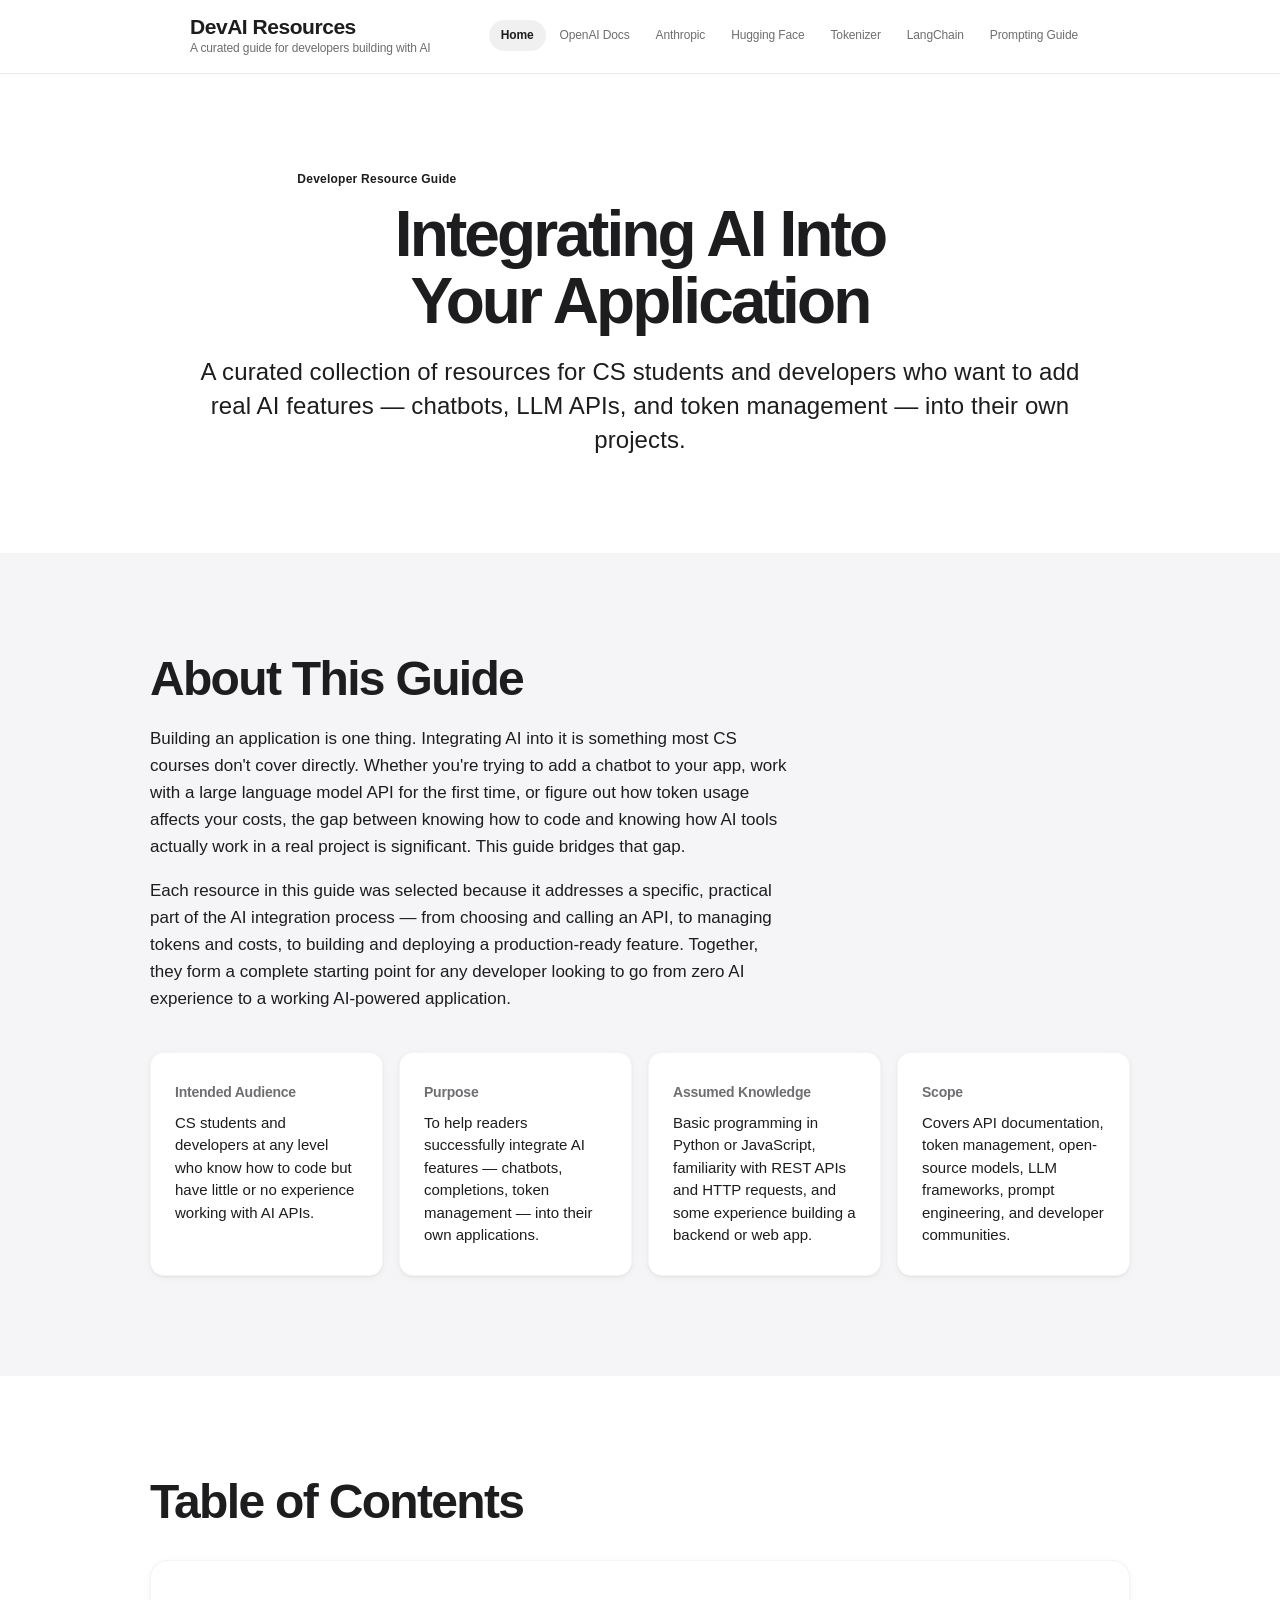
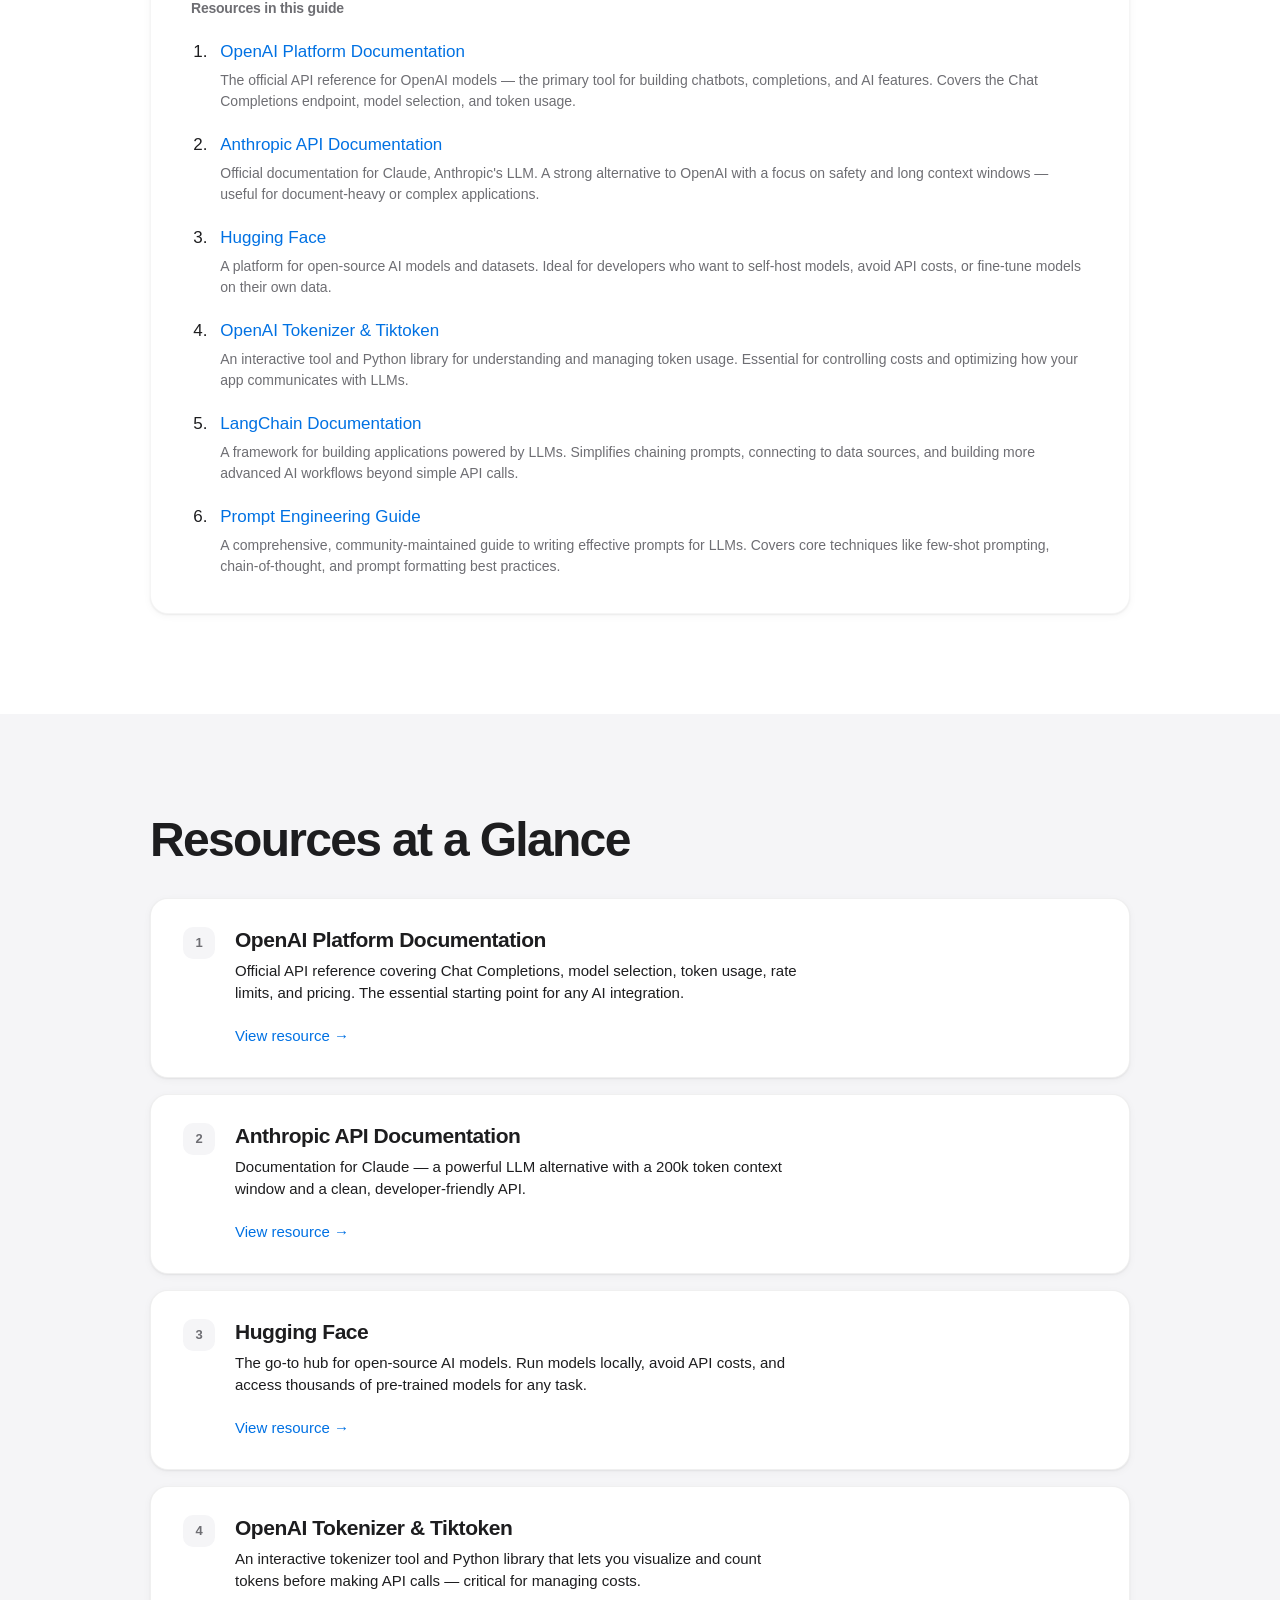
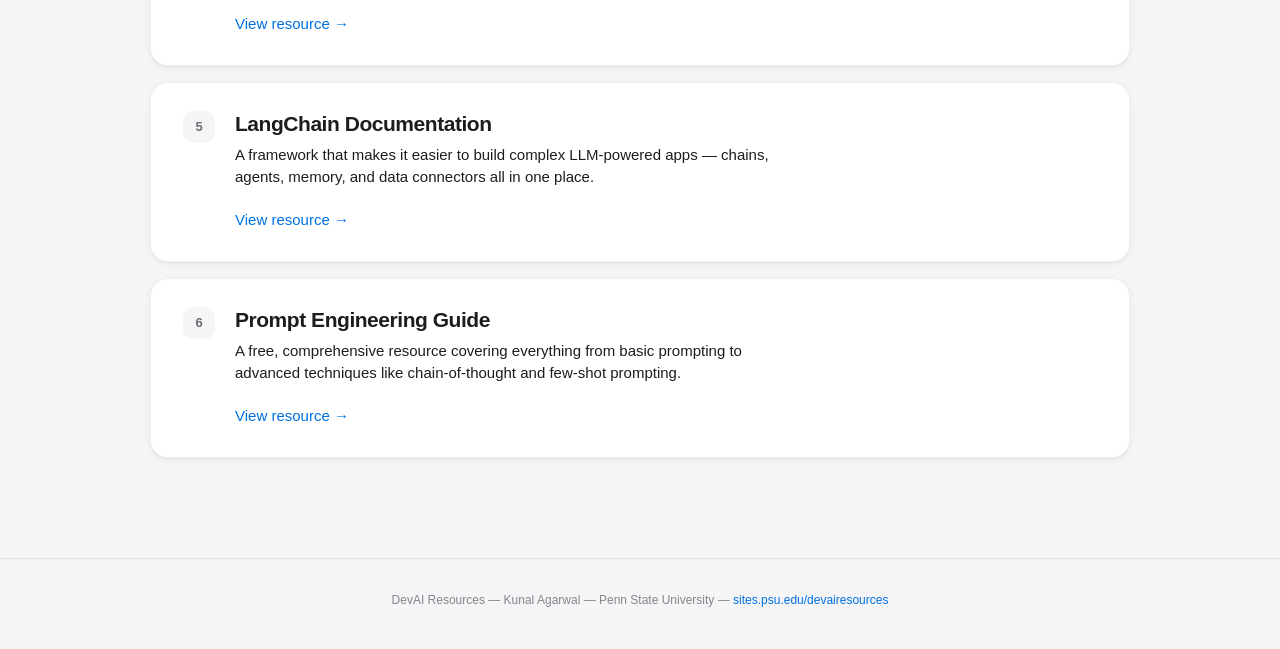
==== index.html @ 5e5536e2 "Redesign DevAI Resources with premium Apple-inspired UI Rebuild the static site styling and page str" ====
<!DOCTYPE html>
<html lang="en">
<head>
  <meta charset="UTF-8" />
  <meta name="viewport" content="width=device-width, initial-scale=1.0" />
  <title>DevAI Resources — Integrating AI Into Your Application</title>
  <link rel="stylesheet" href="style.css" />
</head>
<body>

  <header class="chrome-header">
    <div class="chrome-header__inner">
      <div class="brand-block">
        <div class="brand-block__title"><a href="index.html">DevAI Resources</a></div>
        <div class="brand-block__tagline">A curated guide for developers building with AI</div>
      </div>
      <nav class="site-nav" aria-label="Primary">
        <ul class="site-nav__list">
          <li><a href="index.html" class="site-nav__link is-current">Home</a></li>
          <li><a href="openai-docs.html" class="site-nav__link">OpenAI Docs</a></li>
          <li><a href="anthropic.html" class="site-nav__link">Anthropic</a></li>
          <li><a href="huggingface.html" class="site-nav__link">Hugging Face</a></li>
          <li><a href="tokenizer.html" class="site-nav__link">Tokenizer</a></li>
          <li><a href="langchain.html" class="site-nav__link">LangChain</a></li>
          <li><a href="prompting-guide.html" class="site-nav__link">Prompting Guide</a></li>
        </ul>
      </nav>
    </div>
  </header>

  <section class="band band--white hero" aria-label="Hero">
    <div class="layout-constrain">
      <p class="hero__eyebrow">Developer Resource Guide</p>
      <h1 class="hero__headline">Integrating AI Into<br>Your Application</h1>
      <p class="hero__subhead">A curated collection of resources for CS students and developers who want to add real AI features — chatbots, LLM APIs, and token management — into their own projects.</p>
    </div>
  </section>

  <main class="page-main">
    <section class="band band--tint">
      <div class="layout-constrain">
        <h2 class="section-headline">About This Guide</h2>
        <p>
          Building an application is one thing. Integrating AI into it is something most CS courses don't cover directly.
          Whether you're trying to add a chatbot to your app, work with a large language model API for the first time,
          or figure out how token usage affects your costs, the gap between knowing how to code and knowing how AI tools
          actually work in a real project is significant. This guide bridges that gap.
        </p>
        <p>
          Each resource in this guide was selected because it addresses a specific, practical part of the AI integration
          process — from choosing and calling an API, to managing tokens and costs, to building and deploying a
          production-ready feature. Together, they form a complete starting point for any developer looking to go from
          zero AI experience to a working AI-powered application.
        </p>

        <div class="pillar-grid">
          <div class="pillar-card">
            <h3 class="pillar-card__label">Intended Audience</h3>
            <p>CS students and developers at any level who know how to code but have little or no experience working with AI APIs.</p>
          </div>
          <div class="pillar-card">
            <h3 class="pillar-card__label">Purpose</h3>
            <p>To help readers successfully integrate AI features — chatbots, completions, token management — into their own applications.</p>
          </div>
          <div class="pillar-card">
            <h3 class="pillar-card__label">Assumed Knowledge</h3>
            <p>Basic programming in Python or JavaScript, familiarity with REST APIs and HTTP requests, and some experience building a backend or web app.</p>
          </div>
          <div class="pillar-card">
            <h3 class="pillar-card__label">Scope</h3>
            <p>Covers API documentation, token management, open-source models, LLM frameworks, prompt engineering, and developer communities.</p>
          </div>
        </div>
      </div>
    </section>

    <section class="band band--white">
      <div class="layout-constrain">
        <h2 class="section-headline">Table of Contents</h2>
        <div class="toc-panel">
          <div class="toc-panel__label">Resources in this guide</div>
          <ol class="toc-panel__list">
            <li>
              <a href="openai-docs.html">OpenAI Platform Documentation</a>
              <span class="toc-panel__summary">The official API reference for OpenAI models — the primary tool for building chatbots, completions, and AI features. Covers the Chat Completions endpoint, model selection, and token usage.</span>
            </li>
            <li>
              <a href="anthropic.html">Anthropic API Documentation</a>
              <span class="toc-panel__summary">Official documentation for Claude, Anthropic's LLM. A strong alternative to OpenAI with a focus on safety and long context windows — useful for document-heavy or complex applications.</span>
            </li>
            <li>
              <a href="huggingface.html">Hugging Face</a>
              <span class="toc-panel__summary">A platform for open-source AI models and datasets. Ideal for developers who want to self-host models, avoid API costs, or fine-tune models on their own data.</span>
            </li>
            <li>
              <a href="tokenizer.html">OpenAI Tokenizer &amp; Tiktoken</a>
              <span class="toc-panel__summary">An interactive tool and Python library for understanding and managing token usage. Essential for controlling costs and optimizing how your app communicates with LLMs.</span>
            </li>
            <li>
              <a href="langchain.html">LangChain Documentation</a>
              <span class="toc-panel__summary">A framework for building applications powered by LLMs. Simplifies chaining prompts, connecting to data sources, and building more advanced AI workflows beyond simple API calls.</span>
            </li>
            <li>
              <a href="prompting-guide.html">Prompt Engineering Guide</a>
              <span class="toc-panel__summary">A comprehensive, community-maintained guide to writing effective prompts for LLMs. Covers core techniques like few-shot prompting, chain-of-thought, and prompt formatting best practices.</span>
            </li>
          </ol>
        </div>
      </div>
    </section>

    <section class="band band--tint">
      <div class="layout-constrain">
        <h2 class="section-headline">Resources at a Glance</h2>
        <div class="resource-deck">

          <article class="resource-card">
            <div class="resource-card__index" aria-hidden="true">1</div>
            <div class="resource-card__body">
              <h3 class="resource-card__title">OpenAI Platform Documentation</h3>
              <p class="resource-card__blurb">Official API reference covering Chat Completions, model selection, token usage, rate limits, and pricing. The essential starting point for any AI integration.</p>
              <a class="resource-card__link" href="openai-docs.html">View resource →</a>
            </div>
          </article>

          <article class="resource-card">
            <div class="resource-card__index" aria-hidden="true">2</div>
            <div class="resource-card__body">
              <h3 class="resource-card__title">Anthropic API Documentation</h3>
              <p class="resource-card__blurb">Documentation for Claude — a powerful LLM alternative with a 200k token context window and a clean, developer-friendly API.</p>
              <a class="resource-card__link" href="anthropic.html">View resource →</a>
            </div>
          </article>

          <article class="resource-card">
            <div class="resource-card__index" aria-hidden="true">3</div>
            <div class="resource-card__body">
              <h3 class="resource-card__title">Hugging Face</h3>
              <p class="resource-card__blurb">The go-to hub for open-source AI models. Run models locally, avoid API costs, and access thousands of pre-trained models for any task.</p>
              <a class="resource-card__link" href="huggingface.html">View resource →</a>
            </div>
          </article>

          <article class="resource-card">
            <div class="resource-card__index" aria-hidden="true">4</div>
            <div class="resource-card__body">
              <h3 class="resource-card__title">OpenAI Tokenizer &amp; Tiktoken</h3>
              <p class="resource-card__blurb">An interactive tokenizer tool and Python library that lets you visualize and count tokens before making API calls — critical for managing costs.</p>
              <a class="resource-card__link" href="tokenizer.html">View resource →</a>
            </div>
          </article>

          <article class="resource-card">
            <div class="resource-card__index" aria-hidden="true">5</div>
            <div class="resource-card__body">
              <h3 class="resource-card__title">LangChain Documentation</h3>
              <p class="resource-card__blurb">A framework that makes it easier to build complex LLM-powered apps — chains, agents, memory, and data connectors all in one place.</p>
              <a class="resource-card__link" href="langchain.html">View resource →</a>
            </div>
          </article>

          <article class="resource-card">
            <div class="resource-card__index" aria-hidden="true">6</div>
            <div class="resource-card__body">
              <h3 class="resource-card__title">Prompt Engineering Guide</h3>
              <p class="resource-card__blurb">A free, comprehensive resource covering everything from basic prompting to advanced techniques like chain-of-thought and few-shot prompting.</p>
              <a class="resource-card__link" href="prompting-guide.html">View resource →</a>
            </div>
          </article>

        </div>
      </div>
    </section>
  </main>

  <footer class="chrome-footer">
    <div class="layout-constrain">
      <p class="chrome-footer__legal">DevAI Resources &mdash; Kunal Agarwal &mdash; Penn State University &mdash; <a href="https://sites.psu.edu/devairesources">sites.psu.edu/devairesources</a></p>
    </div>
  </footer>

</body>
</html>
---- style.css ----
/* ============================================
   DevAI Resources — Apple-inspired design system
   GitHub Pages: link from each HTML <head>
   WordPress: Appearance → Additional CSS (no <style> in HTML)
   ============================================ */

:root {
  --bg-white: #ffffff;
  --bg-tint: #f5f5f7;
  --text: #1d1d1f;
  --text-secondary: #6e6e73;
  --text-tertiary: #86868b;
  --link: #0071e3;
  --link-hover: #0077ed;
  --hairline: rgba(0, 0, 0, 0.08);
  --shadow-card: 0 2px 8px rgba(0, 0, 0, 0.04), 0 1px 2px rgba(0, 0, 0, 0.06);
  --shadow-card-hover: 0 12px 40px rgba(0, 0, 0, 0.08), 0 4px 12px rgba(0, 0, 0, 0.04);
  --radius-sm: 10px;
  --radius-md: 14px;
  --radius-lg: 18px;
  --font-stack: -apple-system, BlinkMacSystemFont, "SF Pro Display", "SF Pro Text",
    "Segoe UI", Roboto, "Helvetica Neue", Arial, sans-serif;
  --mono: "SF Mono", ui-monospace, Menlo, Monaco, "Cascadia Mono", monospace;
  --max-content: 980px;
  --band-pad-y: clamp(5rem, 11vw, 6.25rem);
  --band-pad-x: clamp(1.25rem, 5vw, 2.5rem);
  --ease: cubic-bezier(0.25, 0.1, 0.25, 1);
}

*,
*::before,
*::after {
  box-sizing: border-box;
  margin: 0;
  padding: 0;
}

html {
  scroll-behavior: smooth;
}

@media (prefers-reduced-motion: reduce) {
  html {
    scroll-behavior: auto;
  }
  *,
  *::before,
  *::after {
    transition-duration: 0.01ms !important;
  }
}

body {
  font-family: var(--font-stack);
  font-size: 17px;
  line-height: 1.5882352941;
  font-weight: 400;
  color: var(--text);
  background: var(--bg-white);
  -webkit-font-smoothing: antialiased;
  text-rendering: optimizeLegibility;
}

/* —— Links —— */
a {
  color: var(--link);
  text-decoration: none;
}

a:hover {
  text-decoration: underline;
  color: var(--link-hover);
}

a:focus-visible {
  outline: 2px solid var(--link);
  outline-offset: 3px;
  border-radius: 2px;
}

/* —— Chrome header (frosted, sticky) —— */
.chrome-header {
  position: sticky;
  top: 0;
  z-index: 1000;
  background: rgba(255, 255, 255, 0.72);
  -webkit-backdrop-filter: saturate(180%) blur(20px);
  backdrop-filter: saturate(180%) blur(20px);
  border-bottom: 1px solid var(--hairline);
}

.chrome-header__inner {
  max-width: var(--max-content);
  margin: 0 auto;
  padding: 14px var(--band-pad-x) 16px;
  display: flex;
  align-items: center;
  justify-content: space-between;
  flex-wrap: wrap;
  gap: 16px 24px;
}

.brand-block__title {
  font-size: 21px;
  font-weight: 600;
  letter-spacing: -0.022em;
  line-height: 1.2;
}

.brand-block__title a {
  color: var(--text);
  text-decoration: none;
}

.brand-block__title a:hover {
  color: var(--text);
  text-decoration: none;
  opacity: 0.85;
}

.brand-block__tagline {
  margin-top: 2px;
  font-size: 12px;
  font-weight: 400;
  letter-spacing: -0.01em;
  color: var(--text-secondary);
  line-height: 1.3;
}

.site-nav__list {
  list-style: none;
  display: flex;
  flex-wrap: wrap;
  align-items: center;
  gap: 4px 2px;
}

.site-nav__link {
  display: inline-block;
  padding: 6px 12px;
  font-size: 12px;
  font-weight: 400;
  letter-spacing: -0.01em;
  color: var(--text-secondary);
  text-decoration: none;
  border-radius: 980px;
  transition: color 0.2s var(--ease), background 0.2s var(--ease);
}

.site-nav__link:hover {
  color: var(--text);
  text-decoration: none;
  background: rgba(0, 0, 0, 0.04);
}

.site-nav__link.is-current {
  color: var(--text);
  font-weight: 600;
  text-decoration: none;
  background: rgba(0, 0, 0, 0.06);
}

.site-nav__link.is-current:hover {
  color: var(--text);
}

/* —— Layout bands —— */
.band {
  width: 100%;
  padding: var(--band-pad-y) var(--band-pad-x);
}

.band--white {
  background: var(--bg-white);
}

.band--tint {
  background: var(--bg-tint);
}

.band--tight-top {
  padding-top: clamp(2rem, 5vw, 3rem);
}

.layout-constrain {
  max-width: var(--max-content);
  margin: 0 auto;
  width: 100%;
}

/* —— Home hero —— */
.hero {
  text-align: center;
  padding-top: clamp(3.5rem, 12vw, 6rem);
  padding-bottom: clamp(3.5rem, 12vw, 6rem);
}

.hero__eyebrow {
  font-size: 12px;
  font-weight: 600;
  letter-spacing: 0.02em;
  color: var(--text-tertiary);
  margin-bottom: 12px;
}

.hero__headline {
  font-size: clamp(40px, 7vw, 64px);
  font-weight: 600;
  letter-spacing: -0.045em;
  line-height: 1.05;
  color: var(--text);
  margin: 0 auto 20px;
}

.hero__subhead {
  font-size: clamp(19px, 2.5vw, 24px);
  font-weight: 400;
  letter-spacing: 0.004em;
  line-height: 1.4211;
  color: var(--text-secondary);
  max-width: 38rem;
  margin: 0 auto;
}

/* —— Page main —— */
.page-main {
  display: block;
}

/* —— Section typography —— */
.band .section-headline {
  font-size: clamp(32px, 5vw, 48px);
  font-weight: 600;
  letter-spacing: -0.035em;
  line-height: 1.0833333333;
  color: var(--text);
  margin-bottom: 20px;
}

.band p {
  color: var(--text);
  margin-bottom: 1em;
  max-width: 68ch;
}

.band p:last-child {
  margin-bottom: 0;
}

/* —— Pillar grid (audience / purpose / etc.) —— */
.pillar-grid {
  display: grid;
  grid-template-columns: repeat(auto-fit, minmax(220px, 1fr));
  gap: 16px;
  margin-top: 40px;
}

.pillar-card {
  background: var(--bg-white);
  border-radius: var(--radius-md);
  padding: 28px 24px;
  box-shadow: var(--shadow-card);
  border: 1px solid rgba(0, 0, 0, 0.04);
  transition: box-shadow 0.35s var(--ease), transform 0.35s var(--ease);
}

.pillar-card:hover {
  box-shadow: var(--shadow-card-hover);
  transform: translateY(-2px);
}

.pillar-card h3.pillar-card__label {
  font-size: 14px;
  font-weight: 600;
  letter-spacing: -0.016em;
  color: var(--text-secondary);
  margin: 0 0 8px;
}

.pillar-card p {
  font-size: 15px;
  line-height: 1.5;
  color: var(--text);
  margin: 0;
  max-width: none;
}

/* —— TOC panel —— */
.toc-panel {
  margin-top: 32px;
  background: var(--bg-white);
  border-radius: var(--radius-lg);
  padding: 36px 40px;
  box-shadow: var(--shadow-card);
  border: 1px solid rgba(0, 0, 0, 0.04);
}

.toc-panel__label {
  font-size: 14px;
  font-weight: 600;
  letter-spacing: -0.016em;
  color: var(--text-secondary);
  margin-bottom: 20px;
}

.toc-panel__list {
  list-style: decimal;
  padding-left: 1.25em;
  margin: 0;
}

.toc-panel__list > li {
  margin-bottom: 20px;
  padding-left: 8px;
  font-size: 17px;
  line-height: 1.4705882353;
  color: var(--text);
}

.toc-panel__list > li:last-child {
  margin-bottom: 0;
}

.toc-panel__list a {
  font-weight: 500;
  color: var(--link);
}

.toc-panel__list a:hover {
  color: var(--link-hover);
}

.toc-panel__summary {
  display: block;
  margin-top: 6px;
  font-size: 14px;
  font-weight: 400;
  line-height: 1.5;
  color: var(--text-secondary);
  max-width: none;
}

/* —— Resource deck (index) —— */
.resource-deck {
  display: grid;
  gap: 16px;
  margin-top: 32px;
}

.resource-card {
  display: flex;
  align-items: flex-start;
  gap: 20px;
  background: var(--bg-white);
  border-radius: var(--radius-lg);
  padding: 28px 32px;
  border: 1px solid rgba(0, 0, 0, 0.06);
  box-shadow: var(--shadow-card);
  transition: box-shadow 0.35s var(--ease), transform 0.35s var(--ease);
}

.resource-card:hover {
  box-shadow: var(--shadow-card-hover);
  transform: translateY(-3px);
}

.resource-card__index {
  flex-shrink: 0;
  width: 32px;
  height: 32px;
  display: flex;
  align-items: center;
  justify-content: center;
  font-size: 13px;
  font-weight: 600;
  letter-spacing: -0.02em;
  color: var(--text-secondary);
  background: var(--bg-tint);
  border-radius: var(--radius-sm);
}

.resource-card__body {
  min-width: 0;
  flex: 1;
}

.resource-card__title {
  font-size: 21px;
  font-weight: 600;
  letter-spacing: -0.022em;
  line-height: 1.1904761905;
  color: var(--text);
  margin: 0 0 8px;
}

.resource-card__blurb {
  font-size: 15px;
  line-height: 1.5;
  color: var(--text-secondary);
  margin: 0 0 12px;
  max-width: none;
}

.resource-card__link {
  display: inline-flex;
  align-items: center;
  gap: 6px;
  font-size: 15px;
  font-weight: 400;
  color: var(--link);
  margin-top: 4px;
  text-decoration: none;
}

.resource-card__link:hover {
  text-decoration: underline;
  color: var(--link-hover);
}

/* —— Resource article (subpages) —— */
.resource-lede__tags {
  display: flex;
  flex-wrap: wrap;
  gap: 8px;
  margin-bottom: 16px;
}

.resource-lede__tag {
  display: inline-block;
  font-size: 12px;
  font-weight: 500;
  letter-spacing: -0.01em;
  color: var(--text-secondary);
  background: var(--bg-tint);
  padding: 5px 10px;
  border-radius: 980px;
  border: 1px solid rgba(0, 0, 0, 0.06);
}

.resource-lede__title {
  font-size: clamp(36px, 5.5vw, 56px);
  font-weight: 600;
  letter-spacing: -0.045em;
  line-height: 1.0714285714;
  color: var(--text);
  margin-bottom: 16px;
}

.resource-lede__url {
  font-size: 14px;
  line-height: 1.6;
  color: var(--text-secondary);
  margin: 0;
  max-width: none;
}

.resource-lede__url a {
  font-weight: 400;
  word-break: break-word;
}

.article-stack {
  display: flex;
  flex-direction: column;
  gap: 32px;
}

.feature-panel {
  background: var(--bg-white);
  border-radius: var(--radius-lg);
  padding: 40px 44px;
  border: 1px solid rgba(0, 0, 0, 0.05);
  box-shadow: var(--shadow-card);
}

.feature-panel__title {
  font-size: 24px;
  font-weight: 600;
  letter-spacing: -0.028em;
  line-height: 1.1666666667;
  color: var(--text);
  margin: 0 0 16px;
}

.feature-panel p {
  font-size: 17px;
  line-height: 1.5882352941;
  color: var(--text);
  margin-bottom: 1em;
  max-width: none;
}

.feature-panel p:last-child {
  margin-bottom: 0;
}

.tips-panel {
  background: var(--bg-white);
  border-radius: var(--radius-lg);
  padding: 40px 44px;
  border: 1px solid rgba(0, 0, 0, 0.05);
  box-shadow: var(--shadow-card);
  margin-bottom: 8px;
}

.tips-panel__title {
  font-size: 24px;
  font-weight: 600;
  letter-spacing: -0.028em;
  line-height: 1.1666666667;
  color: var(--text);
  margin: 0 0 20px;
}

.tips-panel ul {
  margin: 0;
  padding-left: 1.2em;
  max-width: none;
}

.tips-panel li {
  font-size: 17px;
  line-height: 1.5882352941;
  color: var(--text);
  margin-bottom: 12px;
}

.tips-panel li:last-child {
  margin-bottom: 0;
}

strong {
  font-weight: 600;
  color: var(--text);
}

code {
  font-family: var(--mono);
  font-size: 0.9em;
  font-weight: 500;
  color: var(--text);
  background: var(--bg-tint);
  padding: 0.12em 0.4em;
  border-radius: 6px;
  border: 1px solid rgba(0, 0, 0, 0.06);
}

/* —— Footer —— */
.chrome-footer {
  background: var(--bg-tint);
  border-top: 1px solid var(--hairline);
  padding: 32px var(--band-pad-x) 40px;
  text-align: center;
}

.chrome-footer__legal {
  font-size: 12px;
  line-height: 1.5;
  color: var(--text-tertiary);
  margin: 0 auto;
  max-width: 42rem;
}

.chrome-footer__legal a {
  color: var(--link);
  font-weight: 400;
}

.chrome-footer__legal a:hover {
  color: var(--link-hover);
}

/* —— Responsive —— */
@media (max-width: 734px) {
  .chrome-header__inner {
    flex-direction: column;
    align-items: flex-start;
  }

  .site-nav__list {
    gap: 2px;
  }

  .toc-panel {
    padding: 28px 24px;
  }

  .feature-panel,
  .tips-panel {
    padding: 32px 24px;
  }

  .resource-card {
    padding: 24px 20px;
    flex-direction: column;
    gap: 16px;
  }

  body {
    font-size: 16px;
  }

  .toc-panel__list > li,
  .feature-panel p,
  .tips-panel li {
    font-size: 16px;
  }
}
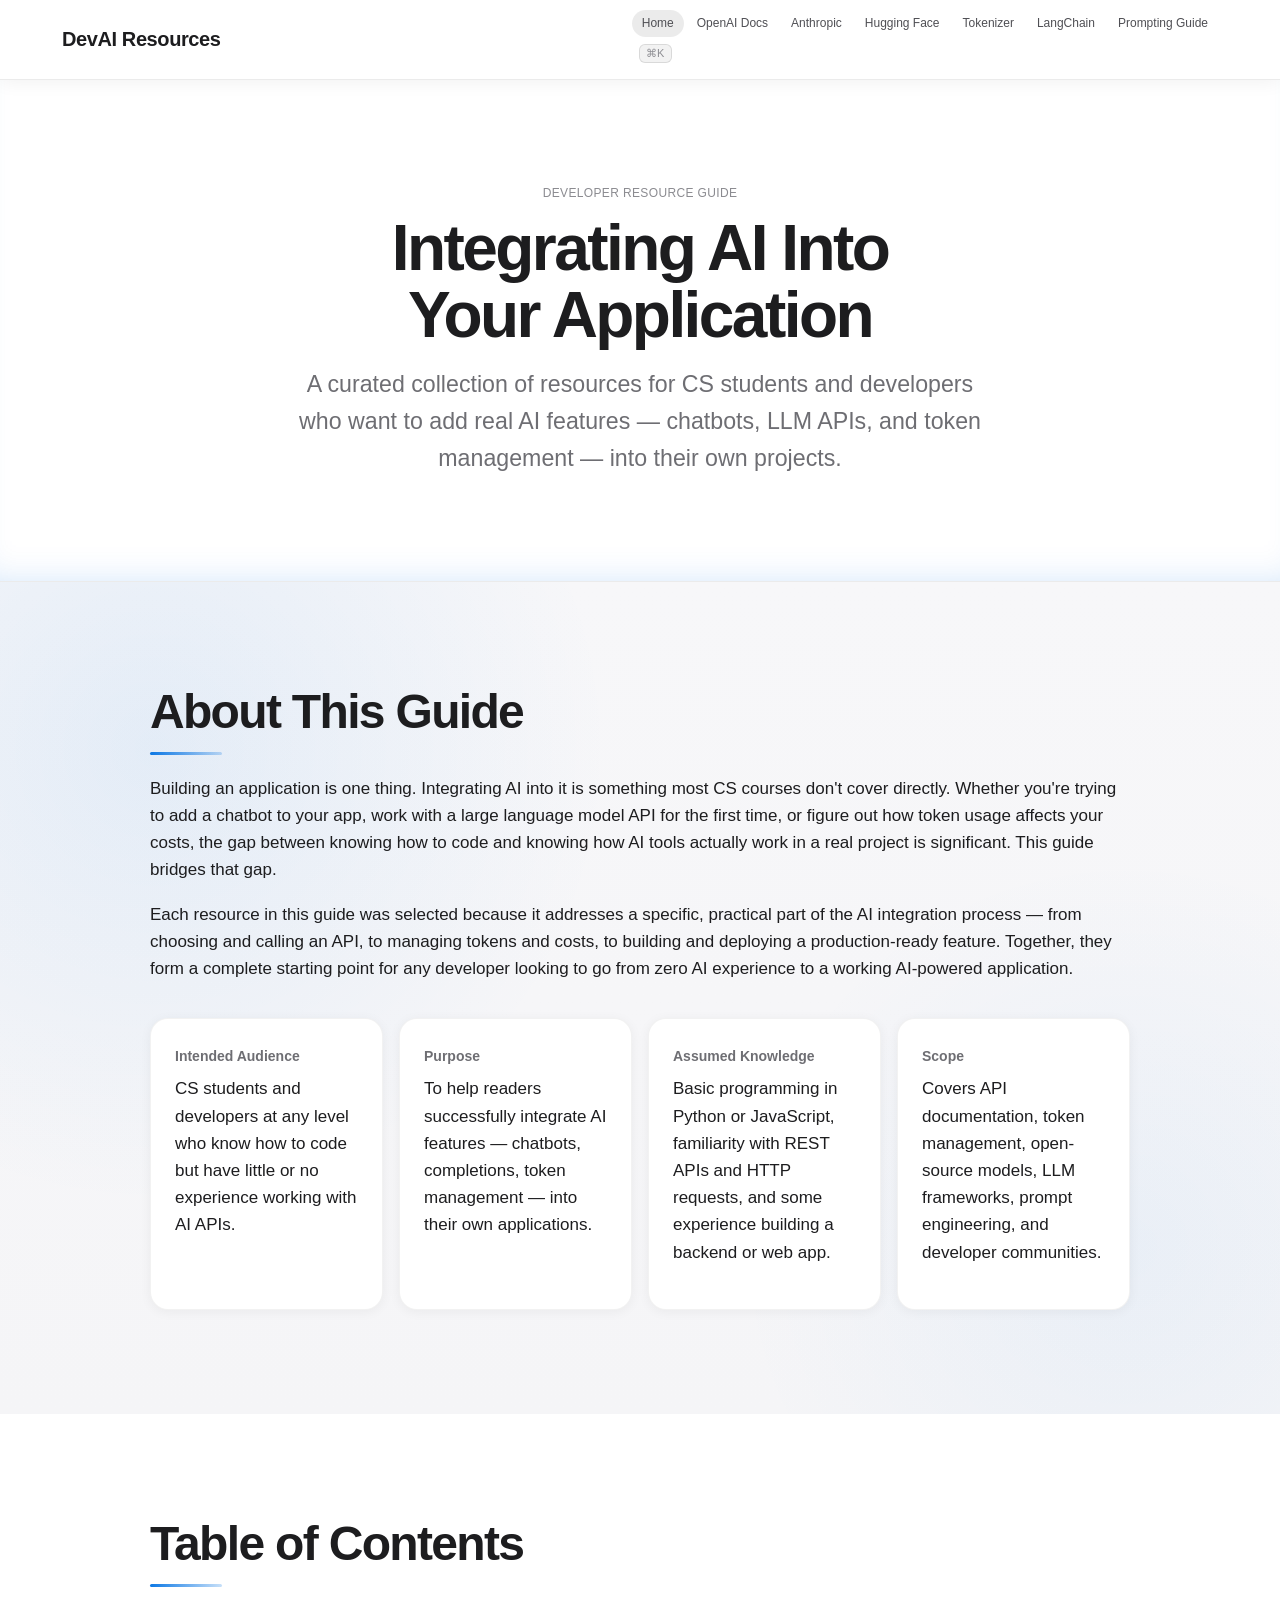
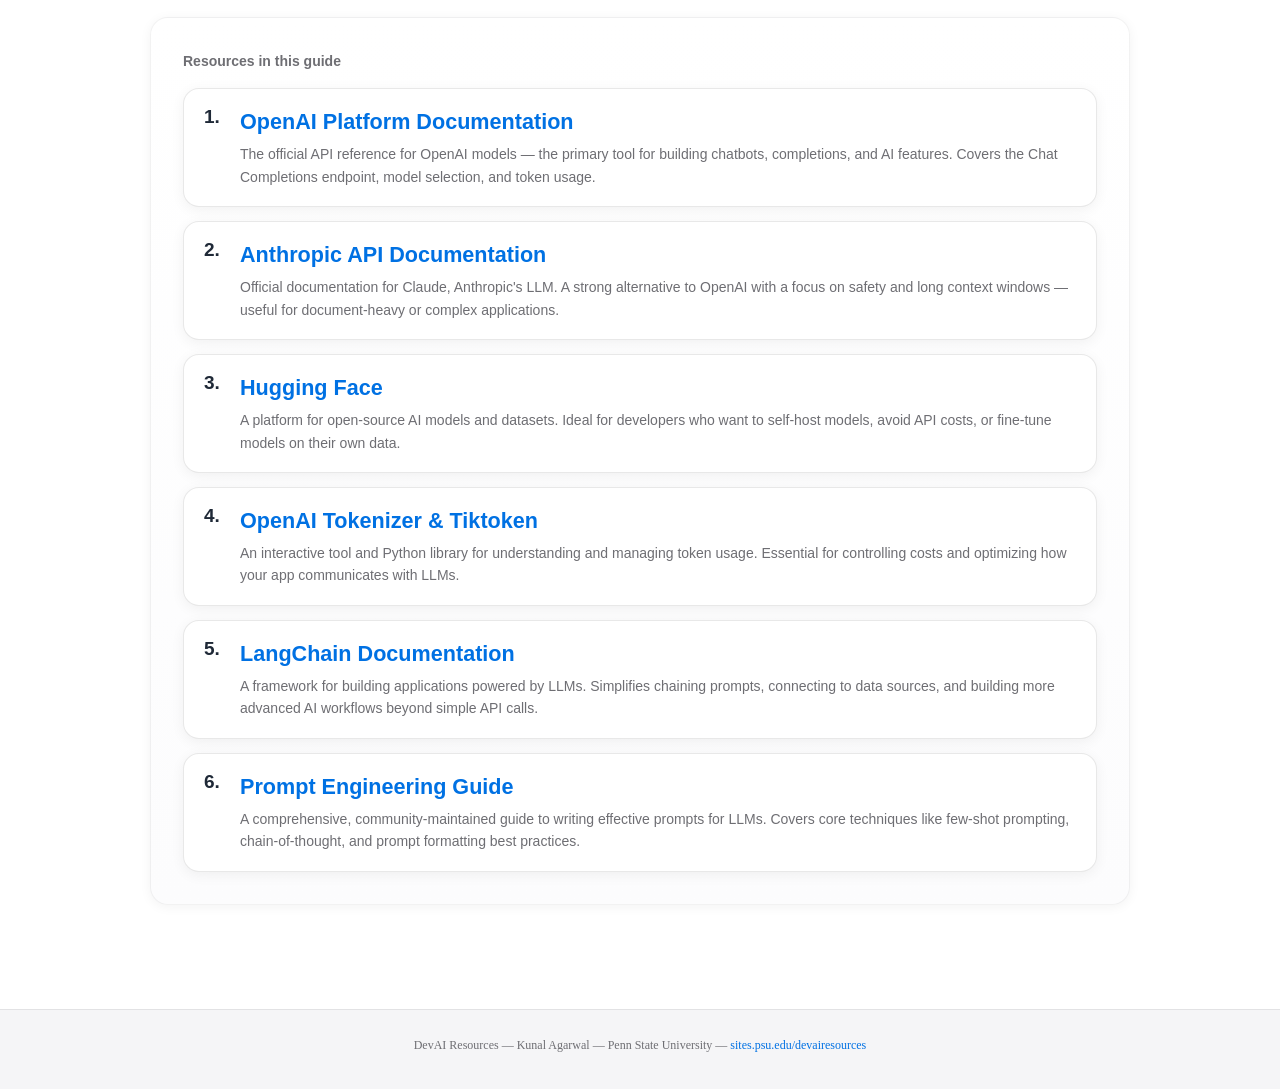
==== commit c2df6080: "Add fully functional client-side search bar to nav - New search.js with scored search index across a" ====
--- a/index.html
+++ b/index.html
@@ -3,40 +3,57 @@
 <head>
   <meta charset="UTF-8" />
   <meta name="viewport" content="width=device-width, initial-scale=1.0" />
-  <title>DevAI Resources — Integrating AI Into Your Application</title>
+<title>DevAI Resources — Integrating AI Into Your Application</title>
   <link rel="stylesheet" href="style.css" />
 </head>
 <body>
 
-  <header class="chrome-header">
-    <div class="chrome-header__inner">
-      <div class="brand-block">
-        <div class="brand-block__title"><a href="index.html">DevAI Resources</a></div>
-        <div class="brand-block__tagline">A curated guide for developers building with AI</div>
-      </div>
-      <nav class="site-nav" aria-label="Primary">
-        <ul class="site-nav__list">
-          <li><a href="index.html" class="site-nav__link is-current">Home</a></li>
-          <li><a href="openai-docs.html" class="site-nav__link">OpenAI Docs</a></li>
-          <li><a href="anthropic.html" class="site-nav__link">Anthropic</a></li>
-          <li><a href="huggingface.html" class="site-nav__link">Hugging Face</a></li>
-          <li><a href="tokenizer.html" class="site-nav__link">Tokenizer</a></li>
-          <li><a href="langchain.html" class="site-nav__link">LangChain</a></li>
-          <li><a href="prompting-guide.html" class="site-nav__link">Prompting Guide</a></li>
+  <!-- GITHUB PAGES ONLY — do not paste this into WordPress -->
+  <header class="devai-header">
+    <div class="devai-header__inner">
+      <a class="devai-brand" href="index.html">DevAI Resources</a>
+      <nav class="devai-nav" aria-label="Primary">
+        <ul class="devai-nav__list">
+          <li><a href="index.html" class="devai-nav__link is-current">Home</a></li>
+          <li><a href="openai-docs.html" class="devai-nav__link">OpenAI Docs</a></li>
+          <li><a href="anthropic.html" class="devai-nav__link">Anthropic</a></li>
+          <li><a href="huggingface.html" class="devai-nav__link">Hugging Face</a></li>
+          <li><a href="tokenizer.html" class="devai-nav__link">Tokenizer</a></li>
+          <li><a href="langchain.html" class="devai-nav__link">LangChain</a></li>
+          <li><a href="prompting-guide.html" class="devai-nav__link">Prompting Guide</a></li>
         </ul>
+        <div class="devai-search" id="devaiSearch">
+          <button class="devai-search__btn" id="devaiSearchToggle" aria-label="Search" aria-expanded="false">
+            <svg width="16" height="16" viewBox="0 0 16 16" fill="none" xmlns="http://www.w3.org/2000/svg">
+              <circle cx="6.5" cy="6.5" r="5" stroke="currentColor" stroke-width="1.5"/>
+              <path d="M10.5 10.5L14 14" stroke="currentColor" stroke-width="1.5" stroke-linecap="round"/>
+            </svg>
+            <span class="devai-search__shortcut">&#8984;K</span>
+          </button>
+          <div class="devai-search__popover" id="devaiSearchPopover">
+            <input
+              type="text"
+              class="devai-search__input"
+              id="devaiSearchInput"
+              placeholder="Search resources&#8230;"
+              autocomplete="off"
+              spellcheck="false"
+            />
+            <div class="devai-search__results" id="devaiSearchResults"></div>
+          </div>
+        </div>
       </nav>
     </div>
   </header>
 
-  <section class="band band--white hero" aria-label="Hero">
+<main class="page-main">
+<section class="band band--white hero devai-hero-break" aria-label="Hero">
     <div class="layout-constrain">
       <p class="hero__eyebrow">Developer Resource Guide</p>
       <h1 class="hero__headline">Integrating AI Into<br>Your Application</h1>
       <p class="hero__subhead">A curated collection of resources for CS students and developers who want to add real AI features — chatbots, LLM APIs, and token management — into their own projects.</p>
     </div>
   </section>
-
-  <main class="page-main">
     <section class="band band--tint">
       <div class="layout-constrain">
         <h2 class="section-headline">About This Guide</h2>
@@ -109,75 +126,15 @@
       </div>
     </section>
 
-    <section class="band band--tint">
-      <div class="layout-constrain">
-        <h2 class="section-headline">Resources at a Glance</h2>
-        <div class="resource-deck">
 
-          <article class="resource-card">
-            <div class="resource-card__index" aria-hidden="true">1</div>
-            <div class="resource-card__body">
-              <h3 class="resource-card__title">OpenAI Platform Documentation</h3>
-              <p class="resource-card__blurb">Official API reference covering Chat Completions, model selection, token usage, rate limits, and pricing. The essential starting point for any AI integration.</p>
-              <a class="resource-card__link" href="openai-docs.html">View resource →</a>
-            </div>
-          </article>
-
-          <article class="resource-card">
-            <div class="resource-card__index" aria-hidden="true">2</div>
-            <div class="resource-card__body">
-              <h3 class="resource-card__title">Anthropic API Documentation</h3>
-              <p class="resource-card__blurb">Documentation for Claude — a powerful LLM alternative with a 200k token context window and a clean, developer-friendly API.</p>
-              <a class="resource-card__link" href="anthropic.html">View resource →</a>
-            </div>
-          </article>
-
-          <article class="resource-card">
-            <div class="resource-card__index" aria-hidden="true">3</div>
-            <div class="resource-card__body">
-              <h3 class="resource-card__title">Hugging Face</h3>
-              <p class="resource-card__blurb">The go-to hub for open-source AI models. Run models locally, avoid API costs, and access thousands of pre-trained models for any task.</p>
-              <a class="resource-card__link" href="huggingface.html">View resource →</a>
-            </div>
-          </article>
-
-          <article class="resource-card">
-            <div class="resource-card__index" aria-hidden="true">4</div>
-            <div class="resource-card__body">
-              <h3 class="resource-card__title">OpenAI Tokenizer &amp; Tiktoken</h3>
-              <p class="resource-card__blurb">An interactive tokenizer tool and Python library that lets you visualize and count tokens before making API calls — critical for managing costs.</p>
-              <a class="resource-card__link" href="tokenizer.html">View resource →</a>
-            </div>
-          </article>
-
-          <article class="resource-card">
-            <div class="resource-card__index" aria-hidden="true">5</div>
-            <div class="resource-card__body">
-              <h3 class="resource-card__title">LangChain Documentation</h3>
-              <p class="resource-card__blurb">A framework that makes it easier to build complex LLM-powered apps — chains, agents, memory, and data connectors all in one place.</p>
-              <a class="resource-card__link" href="langchain.html">View resource →</a>
-            </div>
-          </article>
-
-          <article class="resource-card">
-            <div class="resource-card__index" aria-hidden="true">6</div>
-            <div class="resource-card__body">
-              <h3 class="resource-card__title">Prompt Engineering Guide</h3>
-              <p class="resource-card__blurb">A free, comprehensive resource covering everything from basic prompting to advanced techniques like chain-of-thought and few-shot prompting.</p>
-              <a class="resource-card__link" href="prompting-guide.html">View resource →</a>
-            </div>
-          </article>
-
-        </div>
-      </div>
-    </section>
   </main>
 
-  <footer class="chrome-footer">
-    <div class="layout-constrain">
-      <p class="chrome-footer__legal">DevAI Resources &mdash; Kunal Agarwal &mdash; Penn State University &mdash; <a href="https://sites.psu.edu/devairesources">sites.psu.edu/devairesources</a></p>
+  <footer class="devai-footer">
+    <div class="devai-footer__inner">
+      <p>DevAI Resources &mdash; Kunal Agarwal &mdash; Penn State University &mdash; <a href="https://sites.psu.edu/devairesources">sites.psu.edu/devairesources</a></p>
     </div>
   </footer>
 
+  <script src="search.js"></script>
 </body>
 </html>
--- a/style.css
+++ b/style.css
@@ -1,608 +1,1218 @@
-/* ============================================
-   DevAI Resources — Apple-inspired design system
-   GitHub Pages: link from each HTML <head>
-   WordPress: Appearance → Additional CSS (no <style> in HTML)
-   ============================================ */
+/* DevAI Resources — GitHub Pages + WordPress-friendly stylesheet */
 
 :root {
-  --bg-white: #ffffff;
-  --bg-tint: #f5f5f7;
-  --text: #1d1d1f;
-  --text-secondary: #6e6e73;
-  --text-tertiary: #86868b;
-  --link: #0071e3;
-  --link-hover: #0077ed;
-  --hairline: rgba(0, 0, 0, 0.08);
-  --shadow-card: 0 2px 8px rgba(0, 0, 0, 0.04), 0 1px 2px rgba(0, 0, 0, 0.06);
-  --shadow-card-hover: 0 12px 40px rgba(0, 0, 0, 0.08), 0 4px 12px rgba(0, 0, 0, 0.04);
-  --radius-sm: 10px;
-  --radius-md: 14px;
-  --radius-lg: 18px;
-  --font-stack: -apple-system, BlinkMacSystemFont, "SF Pro Display", "SF Pro Text",
-    "Segoe UI", Roboto, "Helvetica Neue", Arial, sans-serif;
-  --mono: "SF Mono", ui-monospace, Menlo, Monaco, "Cascadia Mono", monospace;
-  --max-content: 980px;
-  --band-pad-y: clamp(5rem, 11vw, 6.25rem);
-  --band-pad-x: clamp(1.25rem, 5vw, 2.5rem);
-  --ease: cubic-bezier(0.25, 0.1, 0.25, 1);
-}
-
-*,
-*::before,
-*::after {
-  box-sizing: border-box;
-  margin: 0;
-  padding: 0;
-}
-
-html {
-  scroll-behavior: smooth;
-}
-
-@media (prefers-reduced-motion: reduce) {
-  html {
-    scroll-behavior: auto;
+  --devai-bg: #ffffff;
+  --devai-bg-alt: #f5f5f7;
+  --devai-text: #1d1d1f;
+  --devai-muted: #6e6e73;
+  --devai-link: #0071e3;
+  --devai-link-hover: #0077ed;
+  --devai-border: rgba(0, 0, 0, 0.08);
+  --devai-border-soft: rgba(0, 0, 0, 0.05);
+  --devai-shadow: 0 2px 12px rgba(0, 0, 0, 0.05);
+  --devai-shadow-hover: 0 16px 38px rgba(0, 0, 0, 0.12);
+  --devai-accent-glow: rgba(0, 113, 227, 0.14);
+  --devai-radius: 18px;
+  --devai-max: 980px;
+}
+
+/* ── WordPress Twenty Sixteen nav override ─────────────────── */
+/* Replaces the default theme header with the devai-header look */
+.site-header {
+  position: sticky !important;
+  top: 0 !important;
+  z-index: 1000 !important;
+  background: rgba(255, 255, 255, 0.9) !important;
+  -webkit-backdrop-filter: saturate(180%) blur(18px) !important;
+  backdrop-filter: saturate(180%) blur(18px) !important;
+  border-bottom: 1px solid rgba(0, 0, 0, 0.08) !important;
+  box-shadow: 0 2px 18px rgba(0, 0, 0, 0.06) !important;
+  padding: 0 !important;
+}
+
+.site-header .site-branding {
+  display: flex !important;
+  align-items: center !important;
+  justify-content: space-between !important;
+  max-width: 1200px !important;
+  margin: 0 auto !important;
+  padding: 10px 22px !important;
+  gap: 20px !important;
+  flex-wrap: wrap !important;
+}
+
+.site-title {
+  margin: 0 !important;
+  padding: 0 !important;
+  font-size: 20px !important;
+  font-weight: 700 !important;
+  line-height: 1 !important;
+}
+
+.site-title a {
+  font-family: -apple-system, BlinkMacSystemFont, "SF Pro Display", "Segoe UI", sans-serif !important;
+  font-size: 20px !important;
+  font-weight: 700 !important;
+  color: #1d1d1f !important;
+  text-decoration: none !important;
+  letter-spacing: -0.02em !important;
+  white-space: nowrap !important;
+}
+
+.site-title a:hover {
+  color: #1d1d1f !important;
+  text-decoration: none !important;
+}
+
+/* Hide tagline and header image area */
+.site-description {
+  display: none !important;
+}
+
+.site-header-main {
+  padding: 0 !important;
+  border: none !important;
+}
+
+/* Nav container */
+.main-navigation {
+  background: none !important;
+  border: none !important;
+  padding: 0 !important;
+  float: none !important;
+  clear: none !important;
+}
+
+.main-navigation ul {
+  display: flex !important;
+  flex-wrap: wrap !important;
+  align-items: center !important;
+  gap: 3px !important;
+  list-style: none !important;
+  margin: 0 !important;
+  padding: 0 !important;
+  background: none !important;
+  border: none !important;
+  box-shadow: none !important;
+}
+
+.main-navigation ul li {
+  float: none !important;
+  margin: 0 !important;
+  padding: 0 !important;
+  border: none !important;
+  background: none !important;
+  position: static !important;
+}
+
+.main-navigation ul li a {
+  font-family: -apple-system, BlinkMacSystemFont, "SF Pro Display", "Segoe UI", sans-serif !important;
+  display: inline-flex !important;
+  align-items: center !important;
+  padding: 6px 10px !important;
+  border-radius: 999px !important;
+  color: #4f4f54 !important;
+  text-decoration: none !important;
+  font-size: 12px !important;
+  font-weight: 500 !important;
+  line-height: 1.25 !important;
+  background: none !important;
+  border: none !important;
+  transition: background 0.2s ease, color 0.2s ease !important;
+  white-space: nowrap !important;
+}
+
+.main-navigation ul li a:hover {
+  color: #1d1d1f !important;
+  background: rgba(0, 0, 0, 0.05) !important;
+  text-decoration: none !important;
+}
+
+.main-navigation ul li.current-menu-item > a,
+.main-navigation ul li.current_page_item > a,
+.main-navigation ul li.current-menu-ancestor > a {
+  color: #1d1d1f !important;
+  background: rgba(0, 0, 0, 0.08) !important;
+}
+
+/* Hide mobile hamburger toggle on all sizes */
+.menu-toggle {
+  display: none !important;
+}
+
+/* Hide dropdown arrows and sub-menus */
+.main-navigation .dropdown-toggle,
+.main-navigation ul ul {
+  display: none !important;
+}
+
+@media (max-width: 980px) {
+  .site-header .site-branding {
+    flex-direction: column !important;
+    align-items: flex-start !important;
+    gap: 8px !important;
   }
-  *,
-  *::before,
-  *::after {
-    transition-duration: 0.01ms !important;
+}
+/* ── end WordPress nav override ────────────────────────────── */
+
+/* ── Search bar ──────────────────────────────────────────────── */
+.devai-search {
+  position: relative;
+  display: flex;
+  align-items: center;
+  margin-left: 6px;
+}
+
+.devai-search__btn {
+  display: inline-flex !important;
+  align-items: center !important;
+  justify-content: center !important;
+  width: 32px !important;
+  height: 32px !important;
+  border-radius: 999px !important;
+  border: none !important;
+  background: none !important;
+  cursor: pointer !important;
+  color: #4f4f54 !important;
+  padding: 0 !important;
+  flex-shrink: 0;
+  transition: background 0.2s ease, color 0.2s ease;
+}
+
+.devai-search__btn:hover {
+  background: rgba(0, 0, 0, 0.05) !important;
+  color: #1d1d1f !important;
+}
+
+.devai-search__btn[aria-expanded="true"] {
+  background: rgba(0, 0, 0, 0.08) !important;
+  color: #1d1d1f !important;
+}
+
+.devai-search__popover {
+  display: none;
+  position: absolute;
+  top: calc(100% + 12px);
+  right: 0;
+  width: 340px;
+  background: #fff;
+  border-radius: 18px;
+  box-shadow: 0 12px 40px rgba(0, 0, 0, 0.14), 0 2px 8px rgba(0, 0, 0, 0.06);
+  border: 1px solid rgba(0, 0, 0, 0.08);
+  overflow: hidden;
+  z-index: 2000;
+  animation: devai-search-in 0.18s ease;
+}
+
+.devai-search__popover.is-open {
+  display: block;
+}
+
+@keyframes devai-search-in {
+  from { opacity: 0; transform: translateY(-6px) scale(0.98); }
+  to   { opacity: 1; transform: translateY(0)    scale(1);    }
+}
+
+.devai-search__input {
+  width: 100% !important;
+  border: none !important;
+  outline: none !important;
+  padding: 14px 16px !important;
+  font-size: 15px !important;
+  font-family: -apple-system, BlinkMacSystemFont, "SF Pro Text", "Segoe UI", sans-serif !important;
+  color: #1d1d1f !important;
+  background: transparent !important;
+  border-bottom: 1px solid rgba(0, 0, 0, 0.07) !important;
+  box-shadow: none !important;
+  border-radius: 0 !important;
+}
+
+.devai-search__input::placeholder {
+  color: #b0b0b8 !important;
+}
+
+.devai-search__results {
+  max-height: 300px;
+  overflow-y: auto;
+}
+
+.devai-search__result {
+  display: block !important;
+  padding: 12px 16px !important;
+  text-decoration: none !important;
+  border-bottom: 1px solid rgba(0, 0, 0, 0.04) !important;
+  transition: background 0.12s ease !important;
+  cursor: pointer;
+}
+
+.devai-search__result:last-child {
+  border-bottom: none !important;
+}
+
+.devai-search__result:hover,
+.devai-search__result.is-active {
+  background: rgba(0, 113, 227, 0.06) !important;
+  text-decoration: none !important;
+}
+
+.devai-search__result-title {
+  display: block;
+  font-size: 14px !important;
+  font-weight: 600 !important;
+  color: #1d1d1f !important;
+  margin-bottom: 3px !important;
+  line-height: 1.3 !important;
+}
+
+.devai-search__result-excerpt {
+  display: block;
+  font-size: 12px !important;
+  color: #6e6e73 !important;
+  line-height: 1.45 !important;
+  white-space: nowrap;
+  overflow: hidden;
+  text-overflow: ellipsis;
+  margin: 0 !important;
+}
+
+.devai-search__hl {
+  background: rgba(0, 113, 227, 0.12) !important;
+  color: #0071e3 !important;
+  border-radius: 3px;
+  padding: 0 2px;
+  font-style: normal;
+}
+
+.devai-search__result-excerpt .devai-search__hl {
+  background: transparent !important;
+  color: #0071e3 !important;
+  font-weight: 600 !important;
+}
+
+.devai-search__empty {
+  padding: 18px 16px !important;
+  font-size: 14px !important;
+  color: #6e6e73 !important;
+  text-align: center;
+  margin: 0 !important;
+}
+
+/* Keyboard shortcut hint inside the search button */
+.devai-search__shortcut {
+  display: inline-flex;
+  align-items: center;
+  gap: 3px;
+  padding: 2px 7px 2px 6px;
+  border-radius: 6px;
+  background: rgba(0, 0, 0, 0.05);
+  font-size: 11px;
+  font-weight: 500;
+  color: #8e8e93;
+  border: 1px solid rgba(0, 0, 0, 0.1);
+  pointer-events: none;
+  margin-left: 4px;
+}
+
+@media (max-width: 768px) {
+  .devai-search__popover {
+    width: calc(100vw - 32px);
+    right: -8px;
   }
-}
-
-body {
-  font-family: var(--font-stack);
-  font-size: 17px;
-  line-height: 1.5882352941;
-  font-weight: 400;
-  color: var(--text);
-  background: var(--bg-white);
-  -webkit-font-smoothing: antialiased;
-  text-rendering: optimizeLegibility;
-}
-
-/* —— Links —— */
-a {
-  color: var(--link);
-  text-decoration: none;
-}
-
-a:hover {
-  text-decoration: underline;
-  color: var(--link-hover);
-}
-
-a:focus-visible {
-  outline: 2px solid var(--link);
-  outline-offset: 3px;
-  border-radius: 2px;
-}
-
-/* —— Chrome header (frosted, sticky) —— */
-.chrome-header {
+
+  .devai-search__shortcut {
+    display: none;
+  }
+}
+/* ── end search bar ──────────────────────────────────────────── */
+
+/* GitHub-only header/footer chrome */
+.devai-header {
   position: sticky;
   top: 0;
   z-index: 1000;
-  background: rgba(255, 255, 255, 0.72);
-  -webkit-backdrop-filter: saturate(180%) blur(20px);
-  backdrop-filter: saturate(180%) blur(20px);
-  border-bottom: 1px solid var(--hairline);
-}
-
-.chrome-header__inner {
-  max-width: var(--max-content);
+  background: rgba(255, 255, 255, 0.9) !important;
+  -webkit-backdrop-filter: saturate(180%) blur(18px);
+  backdrop-filter: saturate(180%) blur(18px);
+  border-bottom: 1px solid var(--devai-border) !important;
+  box-shadow: 0 2px 18px rgba(0, 0, 0, 0.06) !important;
+}
+
+.devai-header,
+.devai-header * {
+  font-family: -apple-system, BlinkMacSystemFont, "SF Pro Display", "SF Pro Text", "Segoe UI",
+    Roboto, "Helvetica Neue", Arial, sans-serif !important;
+  box-sizing: border-box;
+}
+
+.devai-header__inner {
+  max-width: 1200px;
+  margin: 0 auto !important;
+  padding: 10px 22px !important;
+  display: flex !important;
+  align-items: center !important;
+  justify-content: space-between !important;
+  gap: 20px;
+}
+
+.devai-brand {
+  color: var(--devai-text) !important;
+  text-decoration: none !important;
+  font-size: 20px !important;
+  font-weight: 700 !important;
+  letter-spacing: -0.02em;
+  white-space: nowrap;
+}
+
+.devai-brand:hover {
+  color: var(--devai-text);
+  text-decoration: none;
+}
+
+.devai-nav__list {
+  list-style: none !important;
+  display: flex !important;
+  flex-wrap: wrap !important;
+  align-items: center !important;
+  gap: 3px !important;
+  margin: 0 !important;
+  padding: 0 !important;
+}
+
+.devai-header .devai-nav ul,
+.devai-header .devai-nav ol,
+.devai-header .devai-nav li {
+  list-style: none !important;
+  margin: 0 !important;
+  padding: 0 !important;
+}
+
+.devai-nav__list li {
+  list-style: none !important;
+  margin: 0 !important;
+  padding: 0 !important;
+}
+
+.devai-nav__link {
+  display: inline-flex !important;
+  align-items: center !important;
+  padding: 6px 10px !important;
+  border-radius: 999px !important;
+  color: #4f4f54 !important;
+  text-decoration: none !important;
+  font-size: 12px !important;
+  font-weight: 500 !important;
+  line-height: 1.25 !important;
+  transition: background 0.2s ease, color 0.2s ease;
+}
+
+.devai-header .devai-nav__link:link,
+.devai-header .devai-nav__link:visited {
+  color: #4f4f54 !important;
+  text-decoration: none !important;
+}
+
+.devai-nav__link:hover {
+  color: var(--devai-text) !important;
+  background: rgba(0, 0, 0, 0.05) !important;
+  text-decoration: none !important;
+}
+
+.devai-nav__link.is-current {
+  color: var(--devai-text) !important;
+  background: rgba(0, 0, 0, 0.08) !important;
+}
+
+.devai-footer {
+  background: var(--devai-bg-alt);
+  border-top: 1px solid var(--devai-border);
+  padding: 28px 20px 36px;
+}
+
+.devai-footer__inner {
+  max-width: var(--devai-max);
   margin: 0 auto;
-  padding: 14px var(--band-pad-x) 16px;
-  display: flex;
-  align-items: center;
-  justify-content: space-between;
-  flex-wrap: wrap;
-  gap: 16px 24px;
-}
-
-.brand-block__title {
-  font-size: 21px;
-  font-weight: 600;
-  letter-spacing: -0.022em;
-  line-height: 1.2;
-}
-
-.brand-block__title a {
-  color: var(--text);
+}
+
+.devai-footer__inner p {
+  margin: 0;
+  text-align: center;
+  color: var(--devai-muted);
+  font-size: 12px;
+}
+
+.devai-footer__inner a {
+  color: var(--devai-link);
   text-decoration: none;
 }
 
-.brand-block__title a:hover {
-  color: var(--text);
+.devai-footer__inner a:hover {
+  color: var(--devai-link-hover);
+  text-decoration: underline;
+}
+
+/* Page content blocks */
+.page-main {
+  font-family: -apple-system, BlinkMacSystemFont, "SF Pro Display", "SF Pro Text", "Segoe UI",
+    Roboto, "Helvetica Neue", Arial, sans-serif !important;
+  color: var(--devai-text) !important;
+  font-size: 17px !important;
+  line-height: 1.6 !important;
+  margin: 0 !important;
+}
+
+.page-main * {
+  box-sizing: border-box;
+}
+
+.page-main a {
+  color: var(--devai-link) !important;
   text-decoration: none;
-  opacity: 0.85;
-}
-
-.brand-block__tagline {
-  margin-top: 2px;
-  font-size: 12px;
-  font-weight: 400;
-  letter-spacing: -0.01em;
-  color: var(--text-secondary);
-  line-height: 1.3;
-}
-
-.site-nav__list {
-  list-style: none;
-  display: flex;
-  flex-wrap: wrap;
-  align-items: center;
-  gap: 4px 2px;
-}
-
-.site-nav__link {
-  display: inline-block;
-  padding: 6px 12px;
-  font-size: 12px;
-  font-weight: 400;
-  letter-spacing: -0.01em;
-  color: var(--text-secondary);
-  text-decoration: none;
-  border-radius: 980px;
-  transition: color 0.2s var(--ease), background 0.2s var(--ease);
-}
-
-.site-nav__link:hover {
-  color: var(--text);
-  text-decoration: none;
-  background: rgba(0, 0, 0, 0.04);
-}
-
-.site-nav__link.is-current {
-  color: var(--text);
-  font-weight: 600;
-  text-decoration: none;
-  background: rgba(0, 0, 0, 0.06);
-}
-
-.site-nav__link.is-current:hover {
-  color: var(--text);
-}
-
-/* —— Layout bands —— */
-.band {
+}
+
+.page-main a:hover {
+  color: var(--devai-link-hover) !important;
+  text-decoration: underline;
+}
+
+.page-main .band {
   width: 100%;
-  padding: var(--band-pad-y) var(--band-pad-x);
-}
-
-.band--white {
-  background: var(--bg-white);
-}
-
-.band--tint {
-  background: var(--bg-tint);
-}
-
-.band--tight-top {
-  padding-top: clamp(2rem, 5vw, 3rem);
-}
-
-.layout-constrain {
-  max-width: var(--max-content);
-  margin: 0 auto;
+  margin: 0 !important;
+  padding: clamp(5rem, 9vw, 6.5rem) clamp(1.25rem, 4vw, 2.5rem) !important;
+  position: relative;
+}
+
+.page-main .band--white {
+  background: var(--devai-bg) !important;
+}
+
+.page-main .band--tint {
+  background: linear-gradient(180deg, #f7f7f9 0%, var(--devai-bg-alt) 100%) !important;
+}
+
+.page-main .band--tint::before {
+  content: "";
+  position: absolute;
+  inset: 0;
+  pointer-events: none;
+  background: radial-gradient(circle at 12% 20%, rgba(0, 113, 227, 0.08), transparent 35%),
+    radial-gradient(circle at 88% 80%, rgba(0, 113, 227, 0.05), transparent 30%);
+}
+
+.page-main .band--tight-top {
+  padding-top: clamp(3rem, 6vw, 4rem) !important;
+}
+
+.page-main .layout-constrain {
+  max-width: var(--devai-max);
+  margin: 0 auto !important;
   width: 100%;
-}
-
-/* —— Home hero —— */
-.hero {
+  position: relative;
+  z-index: 1;
+}
+
+.page-main .hero {
   text-align: center;
-  padding-top: clamp(3.5rem, 12vw, 6rem);
-  padding-bottom: clamp(3.5rem, 12vw, 6rem);
-}
-
-.hero__eyebrow {
-  font-size: 12px;
-  font-weight: 600;
-  letter-spacing: 0.02em;
-  color: var(--text-tertiary);
-  margin-bottom: 12px;
-}
-
-.hero__headline {
-  font-size: clamp(40px, 7vw, 64px);
-  font-weight: 600;
-  letter-spacing: -0.045em;
-  line-height: 1.05;
-  color: var(--text);
-  margin: 0 auto 20px;
-}
-
-.hero__subhead {
-  font-size: clamp(19px, 2.5vw, 24px);
-  font-weight: 400;
-  letter-spacing: 0.004em;
-  line-height: 1.4211;
-  color: var(--text-secondary);
-  max-width: 38rem;
-  margin: 0 auto;
-}
-
-/* —— Page main —— */
-.page-main {
+}
+
+.page-main .devai-hero-break {
+  border-bottom: 1px solid var(--devai-border);
+  box-shadow: inset 0 -24px 44px -36px rgba(0, 113, 227, 0.3);
+}
+
+.page-main .hero__eyebrow {
+  margin: 0 0 12px !important;
+  font-size: 12px !important;
+  color: #8b8b90 !important;
+  text-transform: uppercase;
+  letter-spacing: 0.03em;
+}
+
+.page-main .hero__headline {
+  margin: 0 0 16px !important;
+  font-size: clamp(2.5rem, 7vw, 4rem) !important;
+  line-height: 1.05 !important;
+  letter-spacing: -0.04em !important;
+  font-weight: 700 !important;
+  color: var(--devai-text) !important;
+}
+
+.page-main .hero__subhead {
+  max-width: 700px;
+  margin: 0 auto !important;
+  color: var(--devai-muted) !important;
+  font-size: clamp(1.15rem, 2.4vw, 1.45rem) !important;
+}
+
+.page-main .section-headline {
+  margin: 0 0 20px !important;
+  font-size: clamp(2rem, 5vw, 3rem) !important;
+  line-height: 1.08 !important;
+  letter-spacing: -0.035em !important;
+  font-weight: 700 !important;
+  color: var(--devai-text) !important;
+}
+
+.page-main .section-headline::after {
+  content: "";
   display: block;
-}
-
-/* —— Section typography —— */
-.band .section-headline {
-  font-size: clamp(32px, 5vw, 48px);
-  font-weight: 600;
-  letter-spacing: -0.035em;
-  line-height: 1.0833333333;
-  color: var(--text);
-  margin-bottom: 20px;
-}
-
-.band p {
-  color: var(--text);
-  margin-bottom: 1em;
-  max-width: 68ch;
-}
-
-.band p:last-child {
-  margin-bottom: 0;
-}
-
-/* —— Pillar grid (audience / purpose / etc.) —— */
-.pillar-grid {
+  width: 72px;
+  height: 3px;
+  margin-top: 14px;
+  border-radius: 999px;
+  background: linear-gradient(90deg, rgba(0, 113, 227, 0.95), rgba(0, 113, 227, 0.22));
+}
+
+.page-main p {
+  margin: 0 0 1em !important;
+  color: var(--devai-text) !important;
+}
+
+.page-main strong {
+  color: var(--devai-text) !important;
+  font-weight: 600 !important;
+}
+
+.page-main code {
+  font-family: ui-monospace, SFMono-Regular, Menlo, Monaco, Consolas, "Liberation Mono", monospace !important;
+  font-size: 0.9em !important;
+  padding: 0.1em 0.4em !important;
+  border-radius: 6px !important;
+  border: 1px solid var(--devai-border) !important;
+  background: var(--devai-bg-alt) !important;
+}
+
+.page-main .pillar-grid {
   display: grid;
   grid-template-columns: repeat(auto-fit, minmax(220px, 1fr));
   gap: 16px;
-  margin-top: 40px;
-}
-
-.pillar-card {
-  background: var(--bg-white);
-  border-radius: var(--radius-md);
-  padding: 28px 24px;
-  box-shadow: var(--shadow-card);
-  border: 1px solid rgba(0, 0, 0, 0.04);
-  transition: box-shadow 0.35s var(--ease), transform 0.35s var(--ease);
-}
-
-.pillar-card:hover {
-  box-shadow: var(--shadow-card-hover);
+  margin-top: 36px !important;
+}
+
+.page-main .pillar-card,
+.page-main .toc-panel,
+.page-main .feature-panel,
+.page-main .tips-panel,
+.page-main .resource-card {
+  background: #fff !important;
+  border: 1px solid var(--devai-border-soft) !important;
+  border-radius: var(--devai-radius) !important;
+  box-shadow: var(--devai-shadow) !important;
+}
+
+.page-main .pillar-card,
+.page-main .feature-panel,
+.page-main .tips-panel {
+  transition: transform 0.28s ease, box-shadow 0.28s ease, border-color 0.28s ease;
+}
+
+.page-main .pillar-card:hover,
+.page-main .feature-panel:hover,
+.page-main .tips-panel:hover {
   transform: translateY(-2px);
-}
-
-.pillar-card h3.pillar-card__label {
-  font-size: 14px;
-  font-weight: 600;
-  letter-spacing: -0.016em;
-  color: var(--text-secondary);
-  margin: 0 0 8px;
-}
-
-.pillar-card p {
-  font-size: 15px;
-  line-height: 1.5;
-  color: var(--text);
-  margin: 0;
-  max-width: none;
-}
-
-/* —— TOC panel —— */
-.toc-panel {
-  margin-top: 32px;
-  background: var(--bg-white);
-  border-radius: var(--radius-lg);
-  padding: 36px 40px;
-  box-shadow: var(--shadow-card);
-  border: 1px solid rgba(0, 0, 0, 0.04);
-}
-
-.toc-panel__label {
-  font-size: 14px;
-  font-weight: 600;
-  letter-spacing: -0.016em;
-  color: var(--text-secondary);
-  margin-bottom: 20px;
-}
-
-.toc-panel__list {
-  list-style: decimal;
-  padding-left: 1.25em;
-  margin: 0;
-}
-
-.toc-panel__list > li {
-  margin-bottom: 20px;
-  padding-left: 8px;
-  font-size: 17px;
-  line-height: 1.4705882353;
-  color: var(--text);
-}
-
-.toc-panel__list > li:last-child {
-  margin-bottom: 0;
-}
-
-.toc-panel__list a {
-  font-weight: 500;
-  color: var(--link);
-}
-
-.toc-panel__list a:hover {
-  color: var(--link-hover);
-}
-
-.toc-panel__summary {
+  border-color: rgba(0, 113, 227, 0.2) !important;
+  box-shadow: 0 16px 36px rgba(0, 0, 0, 0.09), 0 4px 16px var(--devai-accent-glow) !important;
+}
+
+.page-main .pillar-card {
+  padding: 26px 24px !important;
+}
+
+.page-main .pillar-card__label {
+  margin: 0 0 8px !important;
+  font-size: 14px !important;
+  color: var(--devai-muted) !important;
+  font-weight: 600 !important;
+}
+
+.page-main .toc-panel {
+  margin-top: 30px !important;
+  padding: 32px !important;
+  background: linear-gradient(180deg, #ffffff 0%, #fcfcfd 100%) !important;
+}
+
+.page-main .toc-panel__label {
+  margin-bottom: 16px !important;
+  font-size: 14px !important;
+  font-weight: 600 !important;
+  color: var(--devai-muted) !important;
+}
+
+.page-main .toc-panel__list {
+  counter-reset: devai-toc;
+  list-style: none !important;
+  margin: 0 !important;
+  padding: 0 !important;
+}
+
+.page-main .toc-panel__list > li {
+  position: relative;
+  counter-increment: devai-toc;
+  margin: 0 0 14px !important;
+  padding: 20px 20px 18px 56px !important;
+  border-radius: 16px;
+  border: 1px solid rgba(0, 0, 0, 0.09);
+  background: #ffffff !important;
+  box-shadow: 0 3px 14px rgba(0, 0, 0, 0.055);
+  transition: transform 0.2s ease, box-shadow 0.2s ease, border-color 0.2s ease;
+}
+
+.page-main .toc-panel__list > li::before {
+  content: counter(devai-toc) ".";
+  position: absolute;
+  left: 20px;
+  top: 18px;
+  font-size: 19px;
+  font-weight: 700;
+  line-height: 1;
+  color: #1f2937;
+}
+
+.page-main .toc-panel__list > li:hover {
+  transform: translateY(-1px);
+  border-color: rgba(0, 113, 227, 0.3);
+  box-shadow: 0 8px 22px rgba(0, 0, 0, 0.08);
+}
+
+.page-main .toc-panel__list > li:last-child {
+  margin-bottom: 0 !important;
+}
+
+.page-main .toc-panel__list > li > a {
+  font-size: clamp(1.1rem, 1.8vw, 1.35rem) !important;
+  font-weight: 700 !important;
+  line-height: 1.2 !important;
+}
+
+.page-main .toc-panel__summary {
   display: block;
-  margin-top: 6px;
-  font-size: 14px;
-  font-weight: 400;
-  line-height: 1.5;
-  color: var(--text-secondary);
-  max-width: none;
-}
-
-/* —— Resource deck (index) —— */
-.resource-deck {
+  margin-top: 6px !important;
+  font-size: 14px !important;
+  color: var(--devai-muted) !important;
+}
+
+.page-main .resource-lede__tags {
+  display: flex;
+  flex-wrap: wrap;
+  gap: 8px;
+  margin-bottom: 16px !important;
+}
+
+.page-main .resource-lede__tag {
+  font-size: 12px !important;
+  padding: 5px 10px !important;
+  border-radius: 999px;
+  border: 1px solid var(--devai-border) !important;
+  color: var(--devai-muted) !important;
+  background: linear-gradient(180deg, #ffffff 0%, var(--devai-bg-alt) 100%) !important;
+}
+
+.page-main .resource-lede__title {
+  margin: 0 0 8px !important;
+  font-size: clamp(2.25rem, 5.5vw, 3.5rem) !important;
+  line-height: 1.08 !important;
+  letter-spacing: -0.04em !important;
+  font-weight: 700 !important;
+}
+
+.page-main .resource-lede__back {
+  margin: 0 0 14px !important;
+  font-size: 13px !important;
+  color: var(--devai-muted) !important;
+  letter-spacing: 0.01em;
+}
+
+.page-main .resource-lede__url {
+  margin: 0 !important;
+  display: inline-block;
+  padding-bottom: 2px;
+  font-size: 14px !important;
+  color: var(--devai-muted) !important;
+  border-bottom: 1px dashed rgba(0, 0, 0, 0.14);
+}
+
+.page-main .article-stack {
+  display: flex;
+  flex-direction: column;
+  gap: 28px;
+}
+
+.page-main .feature-panel,
+.page-main .tips-panel {
+  padding: 36px 40px !important;
+}
+
+.page-main .feature-panel {
+  border-top: 2px solid rgba(0, 0, 0, 0.04) !important;
+}
+
+.page-main .feature-panel__title,
+.page-main .tips-panel__title {
+  margin: 0 0 16px !important;
+  font-size: 28px !important;
+  line-height: 1.15 !important;
+  letter-spacing: -0.025em !important;
+  font-weight: 700 !important;
+  color: var(--devai-text) !important;
+}
+
+.page-main .tips-panel ul {
+  margin: 0 !important;
+  padding-left: 1.2em !important;
+}
+
+.page-main .tips-panel li {
+  margin-bottom: 10px !important;
+}
+
+/* Complementary panel rhythm: media/code/callout read as supplementary blocks */
+.page-main .devai-video-panel,
+.page-main .devai-code-panel,
+.page-main .devai-callout {
+  border-top: 3px solid rgba(0, 113, 227, 0.24) !important;
+}
+
+.page-main .resource-deck {
   display: grid;
   gap: 16px;
-  margin-top: 32px;
-}
-
-.resource-card {
+  margin-top: 32px !important;
+}
+
+.page-main .resource-card {
   display: flex;
   align-items: flex-start;
-  gap: 20px;
-  background: var(--bg-white);
-  border-radius: var(--radius-lg);
-  padding: 28px 32px;
-  border: 1px solid rgba(0, 0, 0, 0.06);
-  box-shadow: var(--shadow-card);
-  transition: box-shadow 0.35s var(--ease), transform 0.35s var(--ease);
-}
-
-.resource-card:hover {
-  box-shadow: var(--shadow-card-hover);
-  transform: translateY(-3px);
-}
-
-.resource-card__index {
-  flex-shrink: 0;
+  gap: 18px;
+  padding: 26px 28px !important;
+  transition: transform 0.25s ease, box-shadow 0.25s ease;
+}
+
+.page-main .resource-card:hover {
+  transform: translateY(-4px) scale(1.005);
+  box-shadow: var(--devai-shadow-hover), 0 2px 14px var(--devai-accent-glow) !important;
+}
+
+.page-main .resource-card__index {
   width: 32px;
   height: 32px;
+  border-radius: 10px;
   display: flex;
   align-items: center;
   justify-content: center;
-  font-size: 13px;
-  font-weight: 600;
-  letter-spacing: -0.02em;
-  color: var(--text-secondary);
-  background: var(--bg-tint);
-  border-radius: var(--radius-sm);
-}
-
-.resource-card__body {
-  min-width: 0;
-  flex: 1;
-}
-
-.resource-card__title {
-  font-size: 21px;
-  font-weight: 600;
-  letter-spacing: -0.022em;
-  line-height: 1.1904761905;
-  color: var(--text);
-  margin: 0 0 8px;
-}
-
-.resource-card__blurb {
-  font-size: 15px;
-  line-height: 1.5;
-  color: var(--text-secondary);
-  margin: 0 0 12px;
-  max-width: none;
-}
-
-.resource-card__link {
+  flex-shrink: 0;
+  font-size: 13px !important;
+  font-weight: 600 !important;
+  color: var(--devai-muted);
+  background: var(--devai-bg-alt);
+}
+
+.page-main .resource-card__title {
+  margin: 0 0 8px !important;
+  font-size: 23px !important;
+  line-height: 1.2 !important;
+  font-weight: 700 !important;
+}
+
+.page-main .resource-card__blurb {
+  margin: 0 0 10px !important;
+  font-size: 15px !important;
+  color: var(--devai-muted) !important;
+}
+
+.page-main .resource-card__link {
+  font-size: 15px !important;
+  font-weight: 500 !important;
+  transition: transform 0.2s ease;
+}
+
+.page-main .resource-card__link:hover {
+  transform: translateX(2px);
+}
+
+@media (max-width: 980px) {
+  .devai-header__inner {
+    flex-direction: column;
+    align-items: flex-start;
+  }
+}
+
+@media (max-width: 768px) {
+  .page-main .resource-card {
+    flex-direction: column;
+    padding: 22px !important;
+  }
+
+  .page-main .feature-panel,
+  .page-main .tips-panel,
+  .page-main .toc-panel {
+    padding: 24px !important;
+  }
+}
+
+/* ── Video embed panel ─────────────────────────────────────── */
+.page-main .devai-video-panel {
+  background: #fff !important;
+  border: 1px solid var(--devai-border-soft) !important;
+  border-radius: var(--devai-radius) !important;
+  box-shadow: var(--devai-shadow) !important;
+  padding: 36px 40px !important;
+  transition: transform 0.28s ease, box-shadow 0.28s ease;
+}
+
+.page-main .devai-video-panel:hover {
+  transform: translateY(-2px);
+  box-shadow: 0 16px 36px rgba(0,0,0,0.09), 0 4px 16px var(--devai-accent-glow) !important;
+}
+
+.page-main .devai-video-panel__label {
   display: inline-flex;
   align-items: center;
   gap: 6px;
-  font-size: 15px;
-  font-weight: 400;
-  color: var(--link);
-  margin-top: 4px;
-  text-decoration: none;
-}
-
-.resource-card__link:hover {
-  text-decoration: underline;
-  color: var(--link-hover);
-}
-
-/* —— Resource article (subpages) —— */
-.resource-lede__tags {
-  display: flex;
-  flex-wrap: wrap;
-  gap: 8px;
-  margin-bottom: 16px;
-}
-
-.resource-lede__tag {
-  display: inline-block;
+  padding: 5px 10px !important;
+  border-radius: 999px;
+  background: rgba(0, 113, 227, 0.08) !important;
+  border: 1px solid rgba(0, 113, 227, 0.2) !important;
+  font-size: 10px !important;
+  font-weight: 700 !important;
+  text-transform: uppercase;
+  letter-spacing: 0.07em;
+  color: var(--devai-link) !important;
+  margin: 0 0 10px !important;
+}
+
+.page-main .devai-video-panel__title {
+  font-size: 24px !important;
+  font-weight: 700 !important;
+  line-height: 1.2 !important;
+  letter-spacing: -0.02em !important;
+  color: var(--devai-text) !important;
+  margin: 0 0 6px !important;
+}
+
+.page-main .devai-video-panel__desc {
+  font-size: 15px !important;
+  color: var(--devai-muted) !important;
+  margin: 0 0 16px !important;
+  max-width: 72ch;
+}
+
+.page-main .devai-video-wrap {
+  position: relative;
+  padding-bottom: 56.25%;
+  height: 0;
+  overflow: hidden;
+  border-radius: 12px;
+  background: #000;
+  margin: 0 !important;
+}
+
+.page-main .devai-video-wrap iframe {
+  position: absolute;
+  top: 0;
+  left: 0;
+  width: 100%;
+  height: 100%;
+  border: 0;
+  border-radius: 12px;
+}
+
+/* ── Code block panel ──────────────────────────────────────── */
+.page-main .devai-code-panel {
+  background: #fff !important;
+  border: 1px solid var(--devai-border-soft) !important;
+  border-radius: var(--devai-radius) !important;
+  box-shadow: var(--devai-shadow) !important;
+  padding: 36px 40px !important;
+  transition: transform 0.28s ease, box-shadow 0.28s ease;
+}
+
+.page-main .devai-code-panel:hover {
+  transform: translateY(-2px);
+  box-shadow: 0 16px 36px rgba(0,0,0,0.09), 0 4px 16px var(--devai-accent-glow) !important;
+}
+
+.page-main .devai-code-panel__title {
+  font-size: 24px !important;
+  font-weight: 700 !important;
+  line-height: 1.2 !important;
+  letter-spacing: -0.02em !important;
+  color: var(--devai-text) !important;
+  margin: 0 0 4px !important;
+}
+
+.page-main .devai-code-panel__desc {
+  font-size: 15px !important;
+  color: var(--devai-muted) !important;
+  margin: 0 0 16px !important;
+  max-width: 72ch;
+}
+
+.page-main .devai-code-block {
+  position: relative;
+  background: #111318 !important;
+  border-radius: 12px !important;
+  padding: 54px 22px 22px !important;
+  overflow-x: auto;
+  margin: 0 !important;
+  border: 1px solid rgba(255, 255, 255, 0.08) !important;
+  box-shadow: inset 0 1px 0 rgba(255, 255, 255, 0.04);
+}
+
+.page-main .devai-code-block::before {
+  content: "";
+  position: absolute;
+  top: 14px;
+  left: 16px;
+  width: 10px;
+  height: 10px;
+  border-radius: 50%;
+  background: #ff5f57;
+  box-shadow: 16px 0 0 #febc2e, 32px 0 0 #28c840;
+}
+
+.page-main .devai-code-block::after {
+  content: "example.py";
+  position: absolute;
+  top: 12px;
+  left: 64px;
   font-size: 12px;
   font-weight: 500;
-  letter-spacing: -0.01em;
-  color: var(--text-secondary);
-  background: var(--bg-tint);
-  padding: 5px 10px;
-  border-radius: 980px;
-  border: 1px solid rgba(0, 0, 0, 0.06);
-}
-
-.resource-lede__title {
-  font-size: clamp(36px, 5.5vw, 56px);
-  font-weight: 600;
-  letter-spacing: -0.045em;
-  line-height: 1.0714285714;
-  color: var(--text);
-  margin-bottom: 16px;
-}
-
-.resource-lede__url {
+  color: #9ca3af;
+  letter-spacing: 0.01em;
+}
+
+.page-main .devai-code-block code {
+  font-family: ui-monospace, SFMono-Regular, Menlo, Monaco, Consolas, "Liberation Mono", monospace !important;
+  font-size: 13px !important;
+  line-height: 1.65 !important;
+  color: #e5e5ea !important;
+  background: none !important;
+  border: none !important;
+  padding: 0 !important;
+  border-radius: 0 !important;
+  white-space: pre !important;
+  display: block;
+}
+
+/* Syntax highlight tokens */
+.page-main .dk { color: #ff7eb6 !important; }  /* keywords: import, from, def, return */
+.page-main .ds { color: #a8ff78 !important; }  /* strings */
+.page-main .dc { color: #636366 !important; }  /* comments */
+.page-main .df { color: #79c0ff !important; }  /* function/method names */
+.page-main .dn { color: #ffa560 !important; }  /* numbers */
+.page-main .dp { color: #e5e5ea !important; }  /* default text */
+
+/* ── Callout box ───────────────────────────────────────────── */
+.page-main .devai-callout {
+  background: linear-gradient(135deg, rgba(255, 248, 234, 0.9) 0%, rgba(255, 255, 255, 0.85) 100%) !important;
+  border: 1px solid rgba(0,113,227,0.18) !important;
+  border-left: 4px solid var(--devai-link) !important;
+  border-radius: var(--devai-radius) !important;
+  padding: 24px 28px !important;
+}
+
+.page-main .devai-callout__label {
+  display: inline-flex;
+  align-items: center;
+  gap: 7px;
+  font-size: 11px !important;
+  font-weight: 700 !important;
+  text-transform: uppercase;
+  letter-spacing: 0.07em;
+  color: var(--devai-link) !important;
+  margin: 0 0 10px !important;
+}
+
+.page-main .devai-callout__label::before {
+  content: "💡";
   font-size: 14px;
-  line-height: 1.6;
-  color: var(--text-secondary);
-  margin: 0;
-  max-width: none;
-}
-
-.resource-lede__url a {
-  font-weight: 400;
-  word-break: break-word;
-}
-
-.article-stack {
-  display: flex;
-  flex-direction: column;
-  gap: 32px;
-}
-
-.feature-panel {
-  background: var(--bg-white);
-  border-radius: var(--radius-lg);
-  padding: 40px 44px;
-  border: 1px solid rgba(0, 0, 0, 0.05);
-  box-shadow: var(--shadow-card);
-}
-
-.feature-panel__title {
-  font-size: 24px;
-  font-weight: 600;
-  letter-spacing: -0.028em;
-  line-height: 1.1666666667;
-  color: var(--text);
-  margin: 0 0 16px;
-}
-
-.feature-panel p {
-  font-size: 17px;
-  line-height: 1.5882352941;
-  color: var(--text);
-  margin-bottom: 1em;
-  max-width: none;
-}
-
-.feature-panel p:last-child {
-  margin-bottom: 0;
-}
-
-.tips-panel {
-  background: var(--bg-white);
-  border-radius: var(--radius-lg);
-  padding: 40px 44px;
-  border: 1px solid rgba(0, 0, 0, 0.05);
-  box-shadow: var(--shadow-card);
-  margin-bottom: 8px;
-}
-
-.tips-panel__title {
-  font-size: 24px;
-  font-weight: 600;
-  letter-spacing: -0.028em;
-  line-height: 1.1666666667;
-  color: var(--text);
-  margin: 0 0 20px;
-}
-
-.tips-panel ul {
-  margin: 0;
-  padding-left: 1.2em;
-  max-width: none;
-}
-
-.tips-panel li {
-  font-size: 17px;
-  line-height: 1.5882352941;
-  color: var(--text);
-  margin-bottom: 12px;
-}
-
-.tips-panel li:last-child {
-  margin-bottom: 0;
-}
-
-strong {
-  font-weight: 600;
-  color: var(--text);
-}
-
-code {
-  font-family: var(--mono);
-  font-size: 0.9em;
-  font-weight: 500;
-  color: var(--text);
-  background: var(--bg-tint);
-  padding: 0.12em 0.4em;
-  border-radius: 6px;
-  border: 1px solid rgba(0, 0, 0, 0.06);
-}
-
-/* —— Footer —— */
-.chrome-footer {
-  background: var(--bg-tint);
-  border-top: 1px solid var(--hairline);
-  padding: 32px var(--band-pad-x) 40px;
-  text-align: center;
-}
-
-.chrome-footer__legal {
-  font-size: 12px;
-  line-height: 1.5;
-  color: var(--text-tertiary);
-  margin: 0 auto;
-  max-width: 42rem;
-}
-
-.chrome-footer__legal a {
-  color: var(--link);
-  font-weight: 400;
-}
-
-.chrome-footer__legal a:hover {
-  color: var(--link-hover);
-}
-
-/* —— Responsive —— */
-@media (max-width: 734px) {
-  .chrome-header__inner {
-    flex-direction: column;
-    align-items: flex-start;
+  line-height: 1;
+}
+
+.page-main .devai-callout p {
+  margin: 0 !important;
+  font-size: 15px !important;
+  color: var(--devai-text) !important;
+  line-height: 1.65 !important;
+}
+
+/* ── Stat pills row ────────────────────────────────────────── */
+.page-main .devai-stats {
+  display: grid;
+  grid-template-columns: repeat(auto-fit, minmax(170px, 1fr));
+  gap: 12px;
+  margin-top: 18px !important;
+}
+
+.page-main .devai-stat {
+  background: linear-gradient(180deg, #ffffff 0%, #f8f9fc 100%) !important;
+  border: 1px solid rgba(0, 0, 0, 0.09) !important;
+  border-radius: 14px !important;
+  padding: 16px 16px 15px !important;
+  min-width: 0;
+  box-shadow: 0 6px 14px rgba(0, 0, 0, 0.05);
+  transition: transform 0.2s ease, box-shadow 0.2s ease;
+}
+
+.page-main .devai-stat:hover {
+  transform: translateY(-1px);
+  box-shadow: 0 10px 20px rgba(0, 0, 0, 0.08);
+}
+
+.page-main .devai-stat__value {
+  font-size: 26px !important;
+  font-weight: 700 !important;
+  color: var(--devai-text) !important;
+  line-height: 1.1 !important;
+  margin: 0 0 5px !important;
+  letter-spacing: -0.03em;
+}
+
+.page-main .devai-stat__label {
+  font-size: 11px !important;
+  text-transform: uppercase;
+  letter-spacing: 0.04em;
+  color: var(--devai-muted) !important;
+  margin: 0 !important;
+  line-height: 1.35 !important;
+}
+
+/* ── Responsive additions ──────────────────────────────────── */
+@media (max-width: 768px) {
+  .page-main .devai-video-panel,
+  .page-main .devai-code-panel {
+    padding: 24px !important;
   }
 
-  .site-nav__list {
-    gap: 2px;
+  .page-main .devai-code-block {
+    padding: 46px 16px 16px !important;
   }
 
-  .toc-panel {
-    padding: 28px 24px;
+  .page-main .devai-code-block code {
+    font-size: 12px !important;
   }
 
-  .feature-panel,
-  .tips-panel {
-    padding: 32px 24px;
+  .page-main .devai-code-block::after {
+    left: 16px;
+    top: 30px;
   }
 
-  .resource-card {
-    padding: 24px 20px;
-    flex-direction: column;
-    gap: 16px;
+  .page-main .devai-callout {
+    padding: 20px 22px !important;
   }
 
-  body {
-    font-size: 16px;
+  .page-main .devai-stats {
+    grid-template-columns: 1fr 1fr;
+    gap: 10px;
   }
-
-  .toc-panel__list > li,
-  .feature-panel p,
-  .tips-panel li {
-    font-size: 16px;
+}
+
+@media (max-width: 560px) {
+  .page-main .devai-stats {
+    grid-template-columns: 1fr;
   }
 }
+
+/* ── WordPress iframe embed mode ───────────────────────────── */
+/* Add this to Appearance → Additional CSS when using a single  */
+/* WordPress page with an <iframe src="your-github-pages-url">  */
+/* It strips the WP chrome so the iframe fills the full screen. */
+
+.devai-iframe-mode .site-header,
+.devai-iframe-mode .site-footer,
+.devai-iframe-mode .widget-area,
+.devai-iframe-mode .site-info,
+.devai-iframe-mode #colophon {
+  display: none !important;
+}
+
+.devai-iframe-mode #page,
+.devai-iframe-mode #content,
+.devai-iframe-mode .site-content,
+.devai-iframe-mode .entry-content,
+.devai-iframe-mode .post-content,
+.devai-iframe-mode article {
+  margin: 0 !important;
+  padding: 0 !important;
+  max-width: 100% !important;
+  width: 100% !important;
+}
+
+/* The iframe itself */
+.devai-iframe-mode iframe {
+  display: block !important;
+  width: 100% !important;
+  height: 100vh !important;
+  border: none !important;
+  margin: 0 !important;
+  padding: 0 !important;
+}
+
+/* ── Alternatively: use these selectors WITHOUT the body class ─
+   Paste these directly if you want the iframe to always take
+   over on that specific WordPress page.                        */
+
+/* Hide all WP chrome */
+.site-header,
+.site-footer,
+#colophon,
+.widget-area,
+.site-info,
+#secondary {
+  display: none !important;
+}
+
+/* Strip every container of margin/padding/max-width */
+html, body,
+#page,
+#content,
+#primary,
+.site-content,
+.content-area,
+.entry-content,
+.post-content,
+.entry-header,
+.entry-footer,
+.hentry,
+.post-inner-content,
+article,
+.type-page {
+  margin: 0 !important;
+  padding: 0 !important;
+  max-width: 100% !important;
+  width: 100% !important;
+  float: none !important;
+  border: none !important;
+  background: none !important;
+}
+
+/* Nuclear iframe fix — bypasses all WP container constraints */
+body {
+  margin: 0 !important;
+  padding: 0 !important;
+  overflow: hidden !important;
+}
+
+/* Hide the WP admin bar so it doesn't cover the iframe */
+#wpadminbar {
+  display: none !important;
+}
+
+/* Also tell WP not to push the body down for the admin bar */
+html {
+  margin-top: 0 !important;
+}
+
+.entry-content iframe,
+.post-content iframe {
+  position: fixed !important;
+  top: 0 !important;
+  left: 0 !important;
+  width: 100vw !important;
+  height: 100vh !important;
+  border: none !important;
+  margin: 0 !important;
+  padding: 0 !important;
+  z-index: 9999 !important;
+  display: block !important;
+  transform: none !important;
+}
+/* ── end iframe embed mode ─────────────────────────────────── */
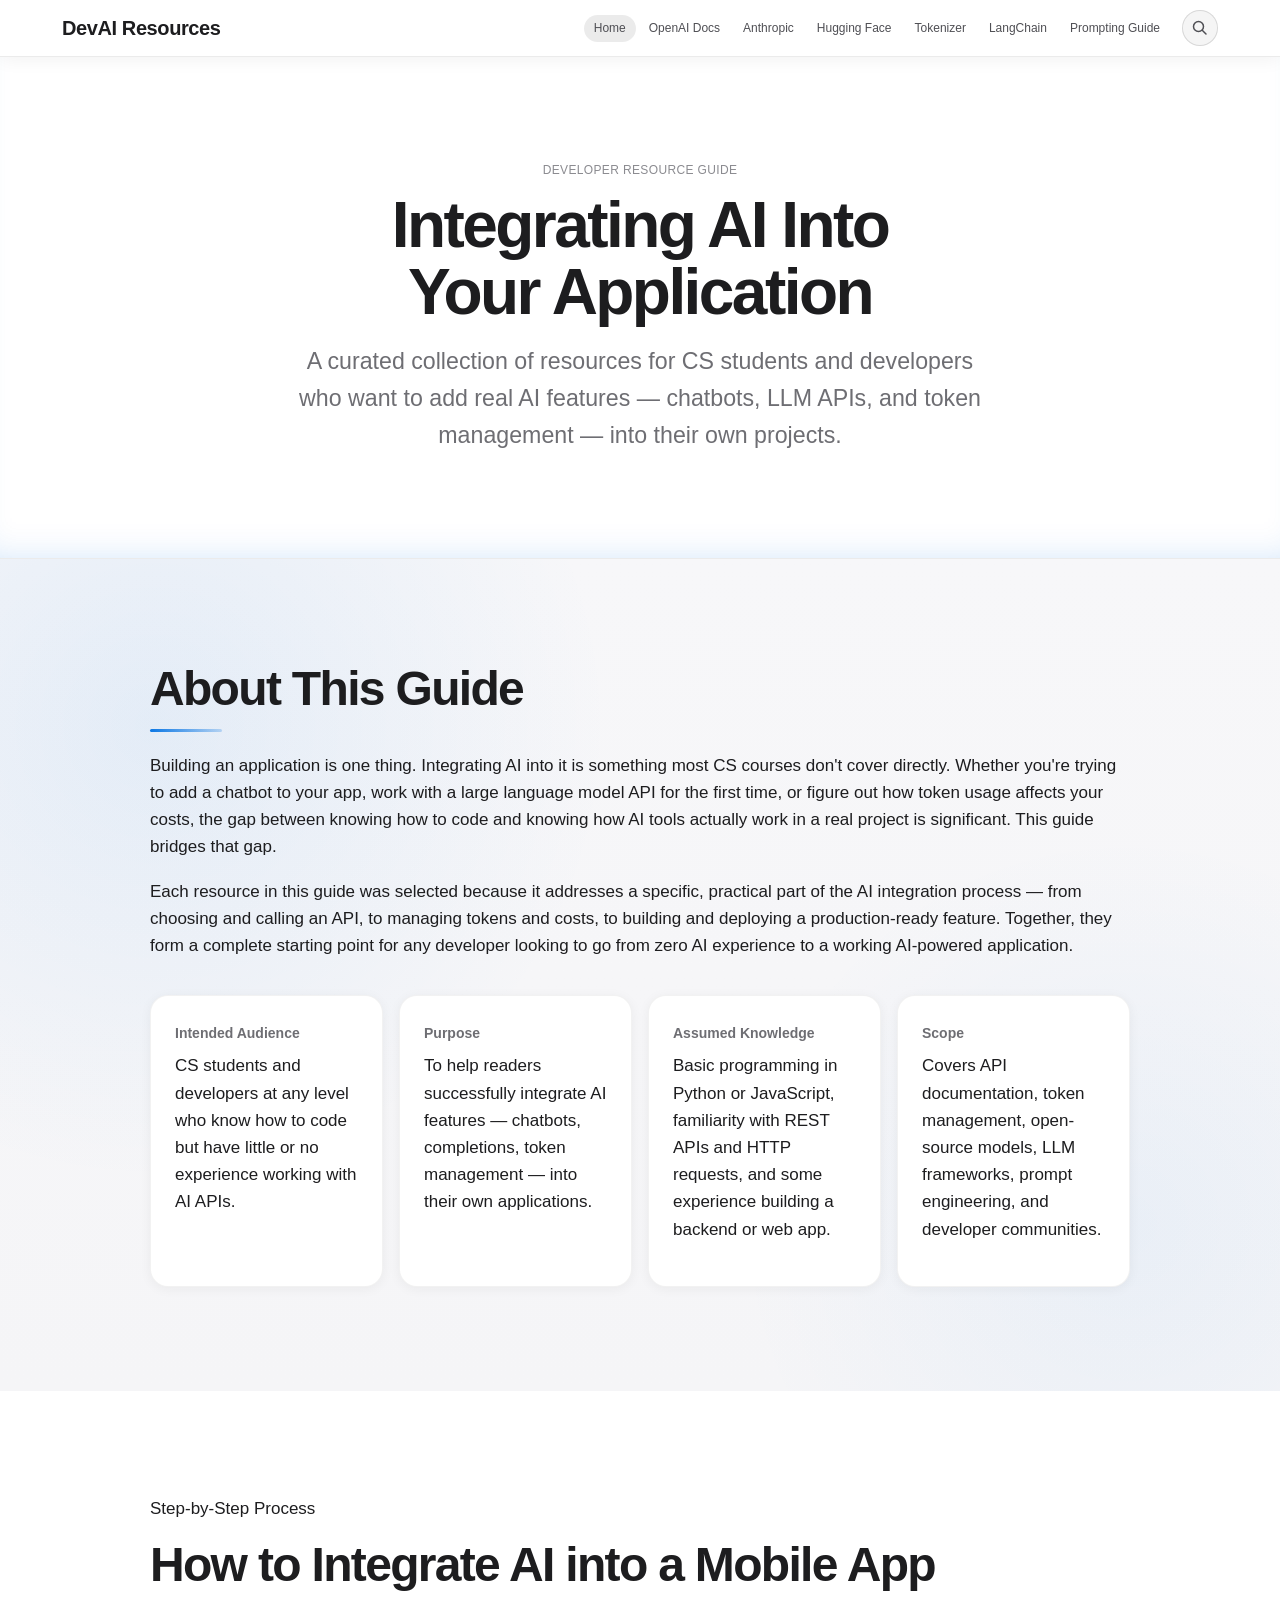
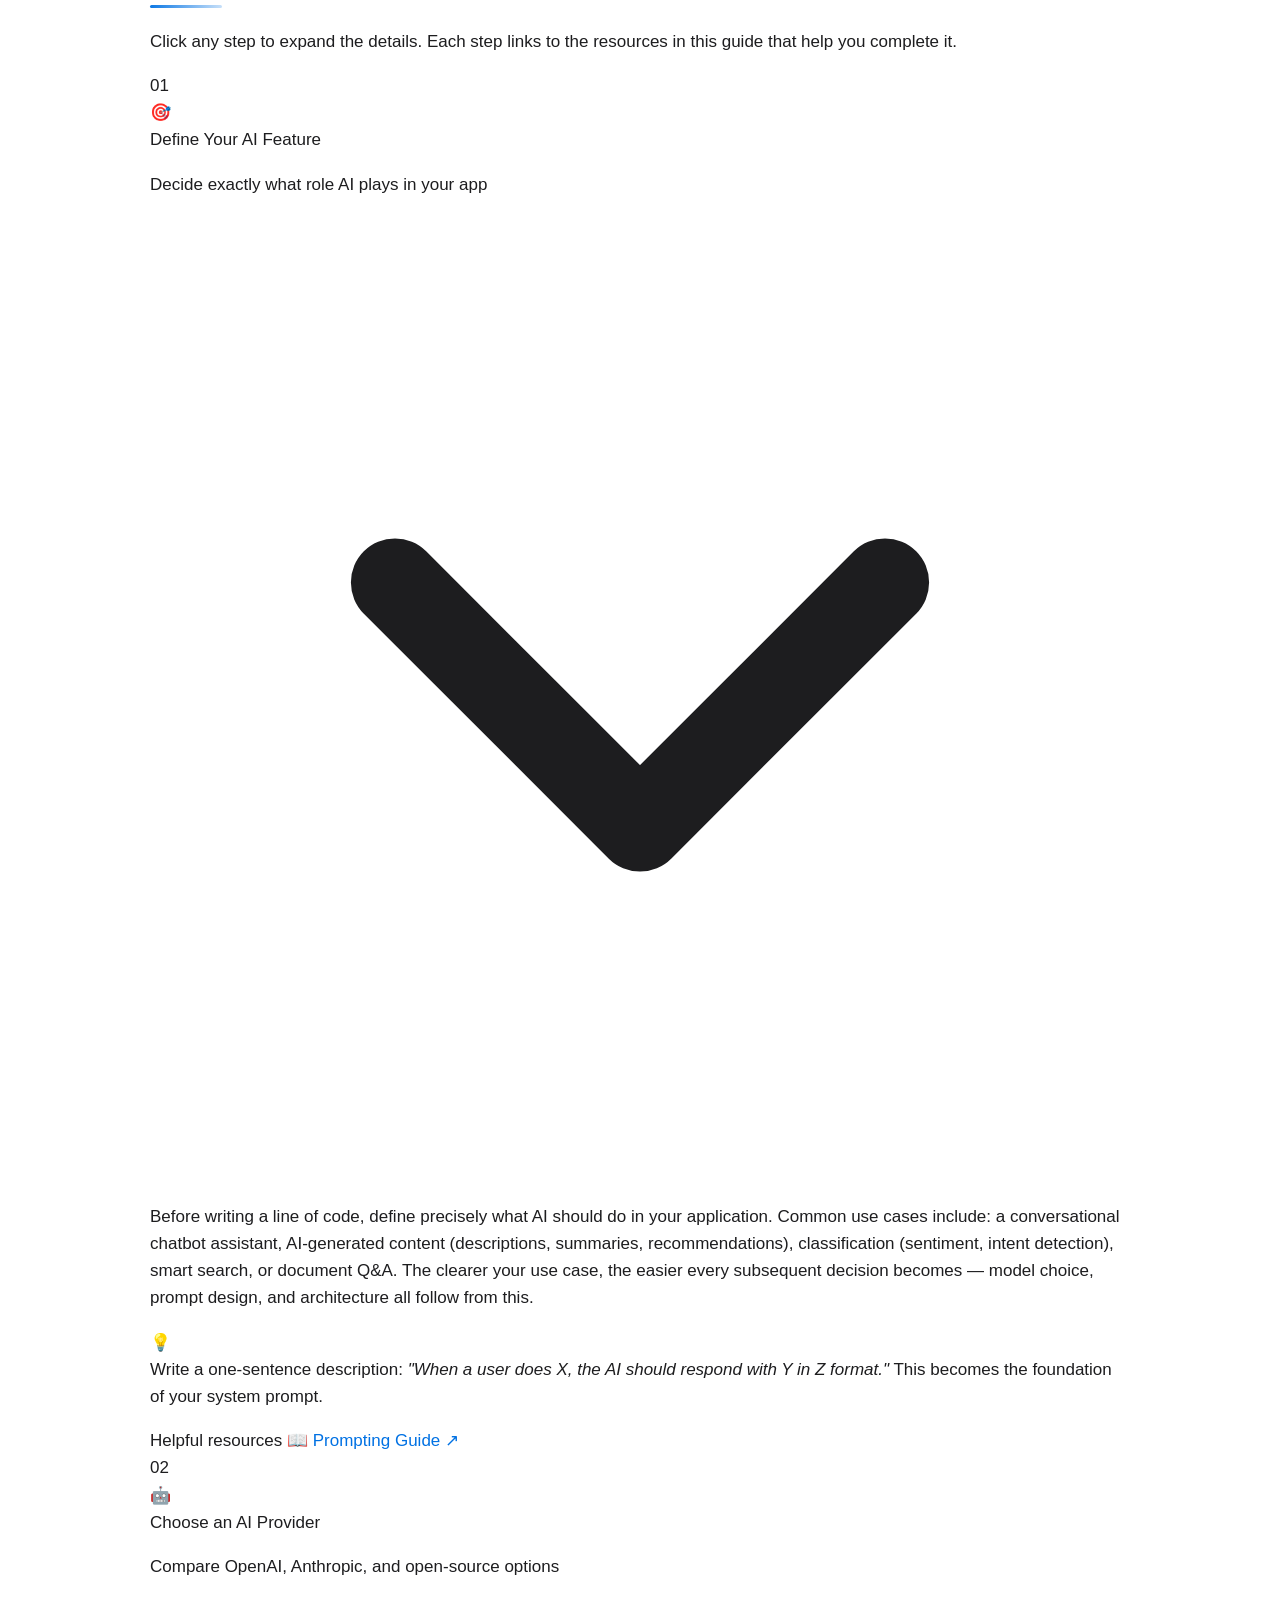
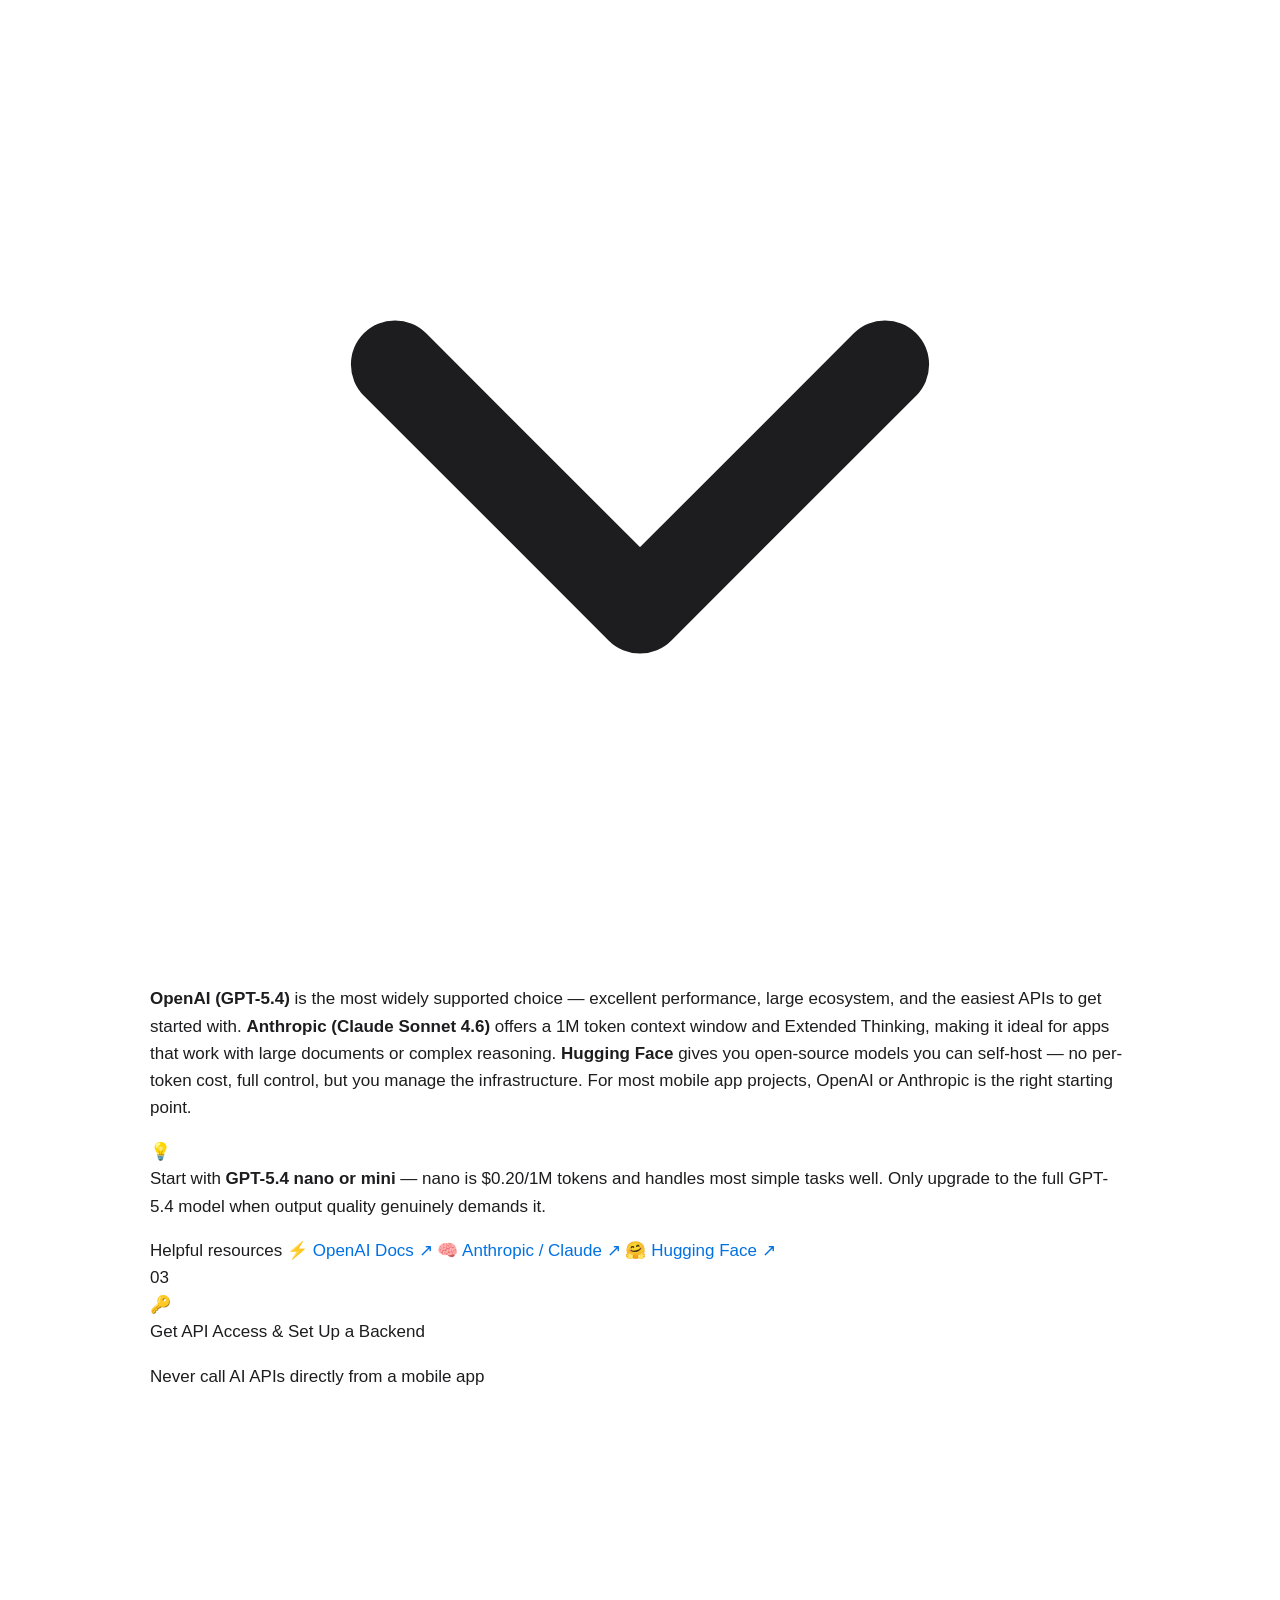
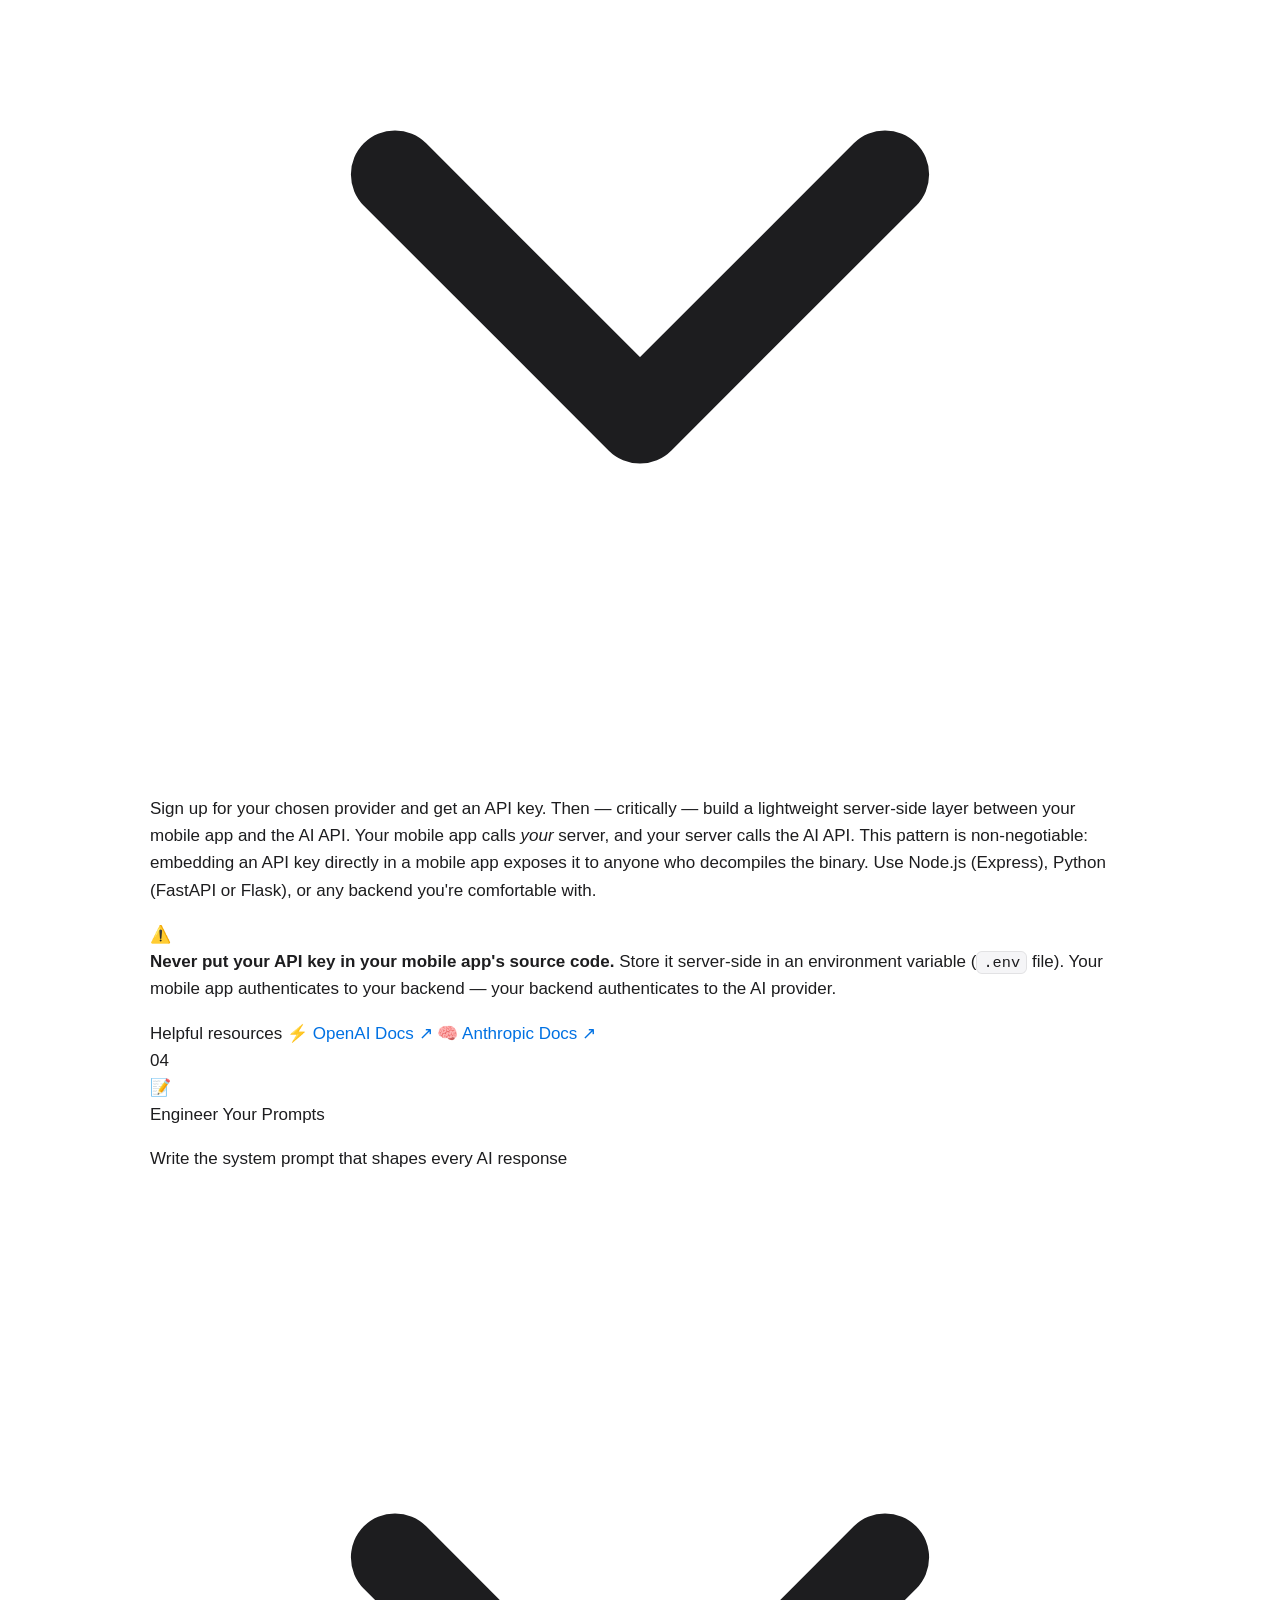
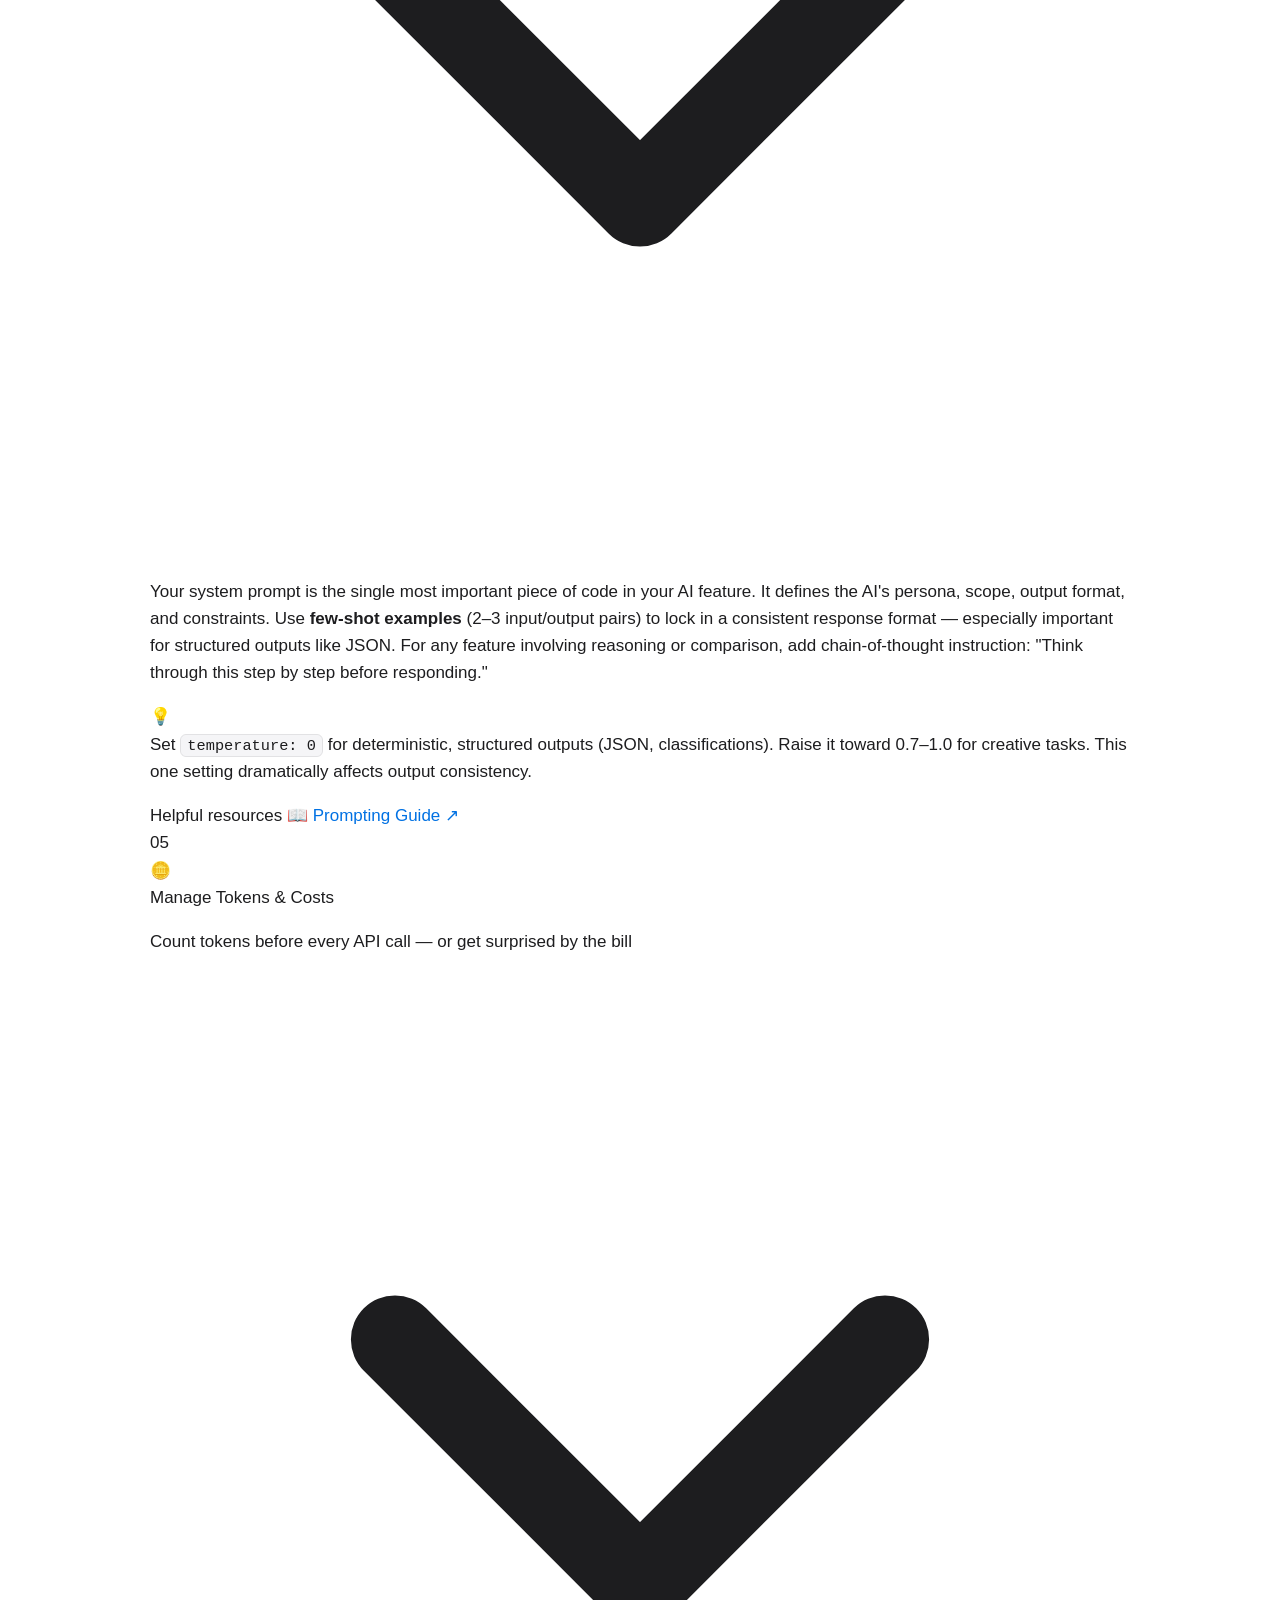
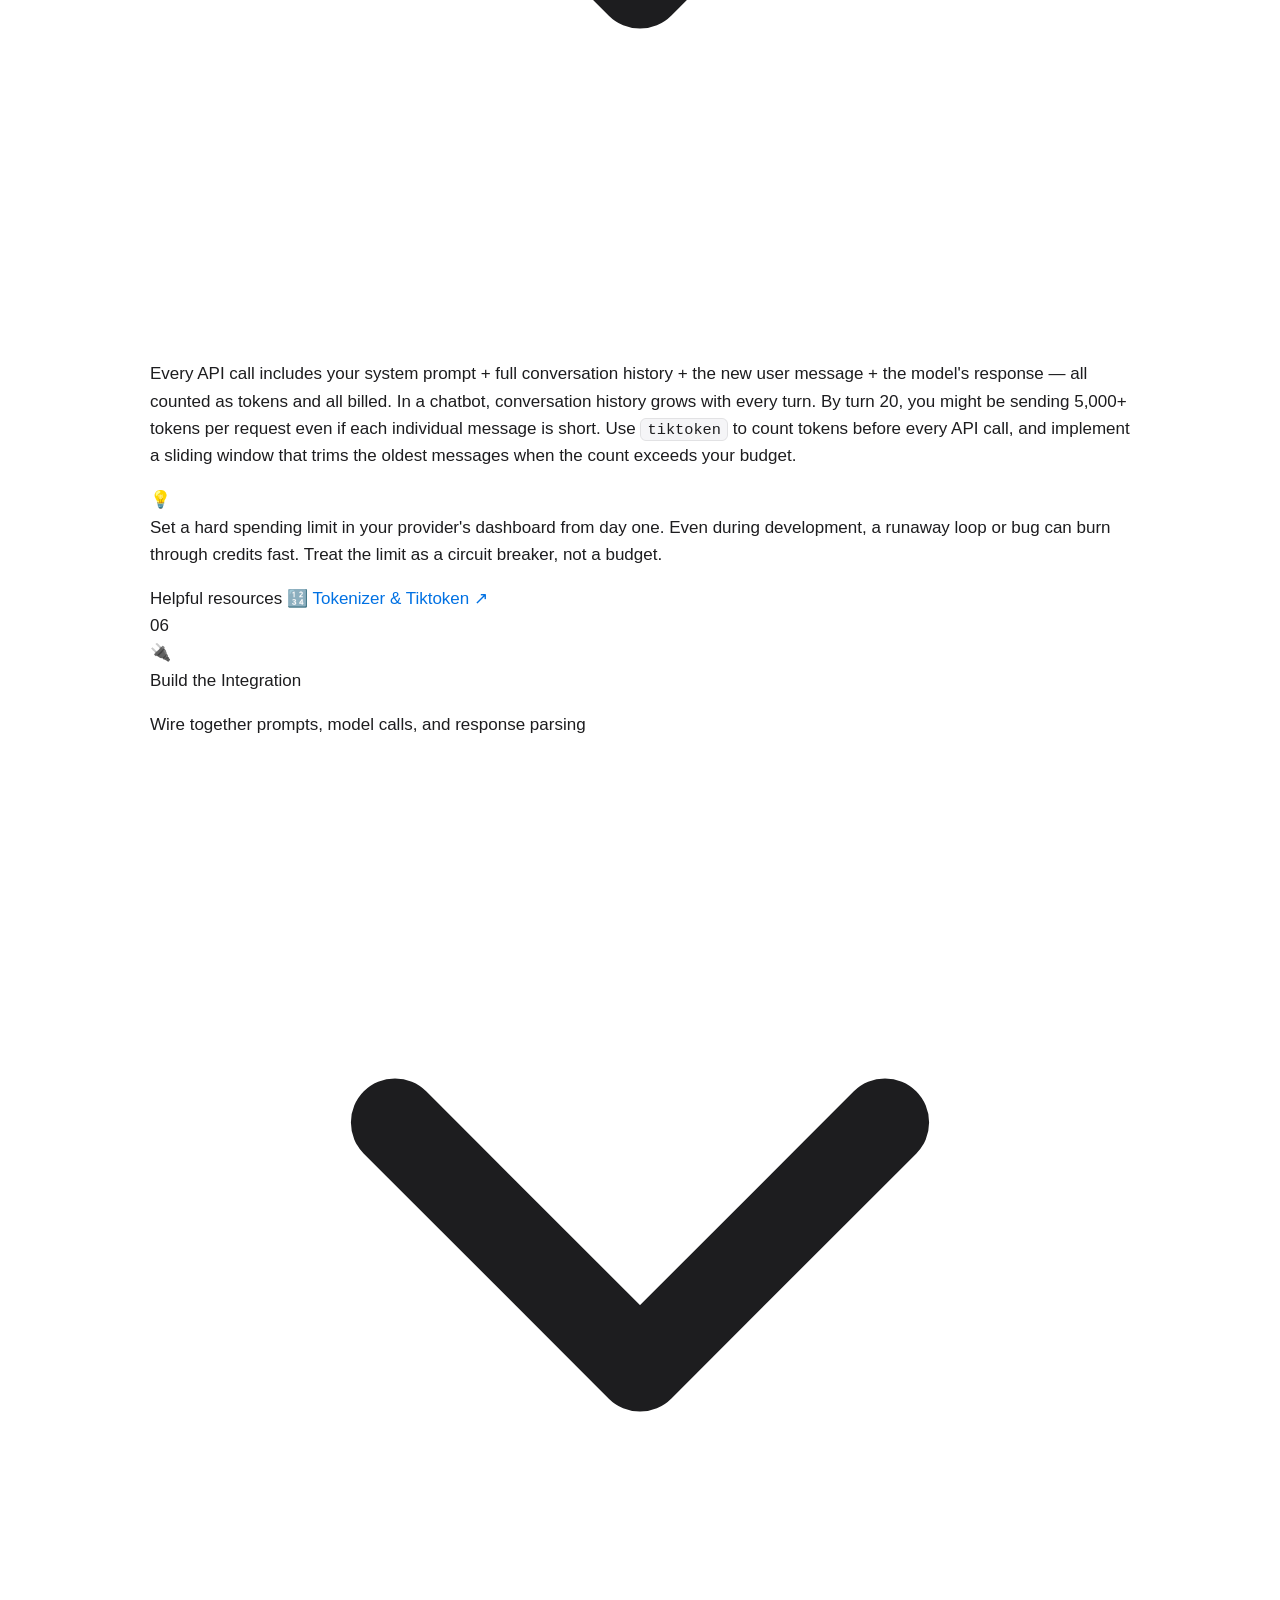
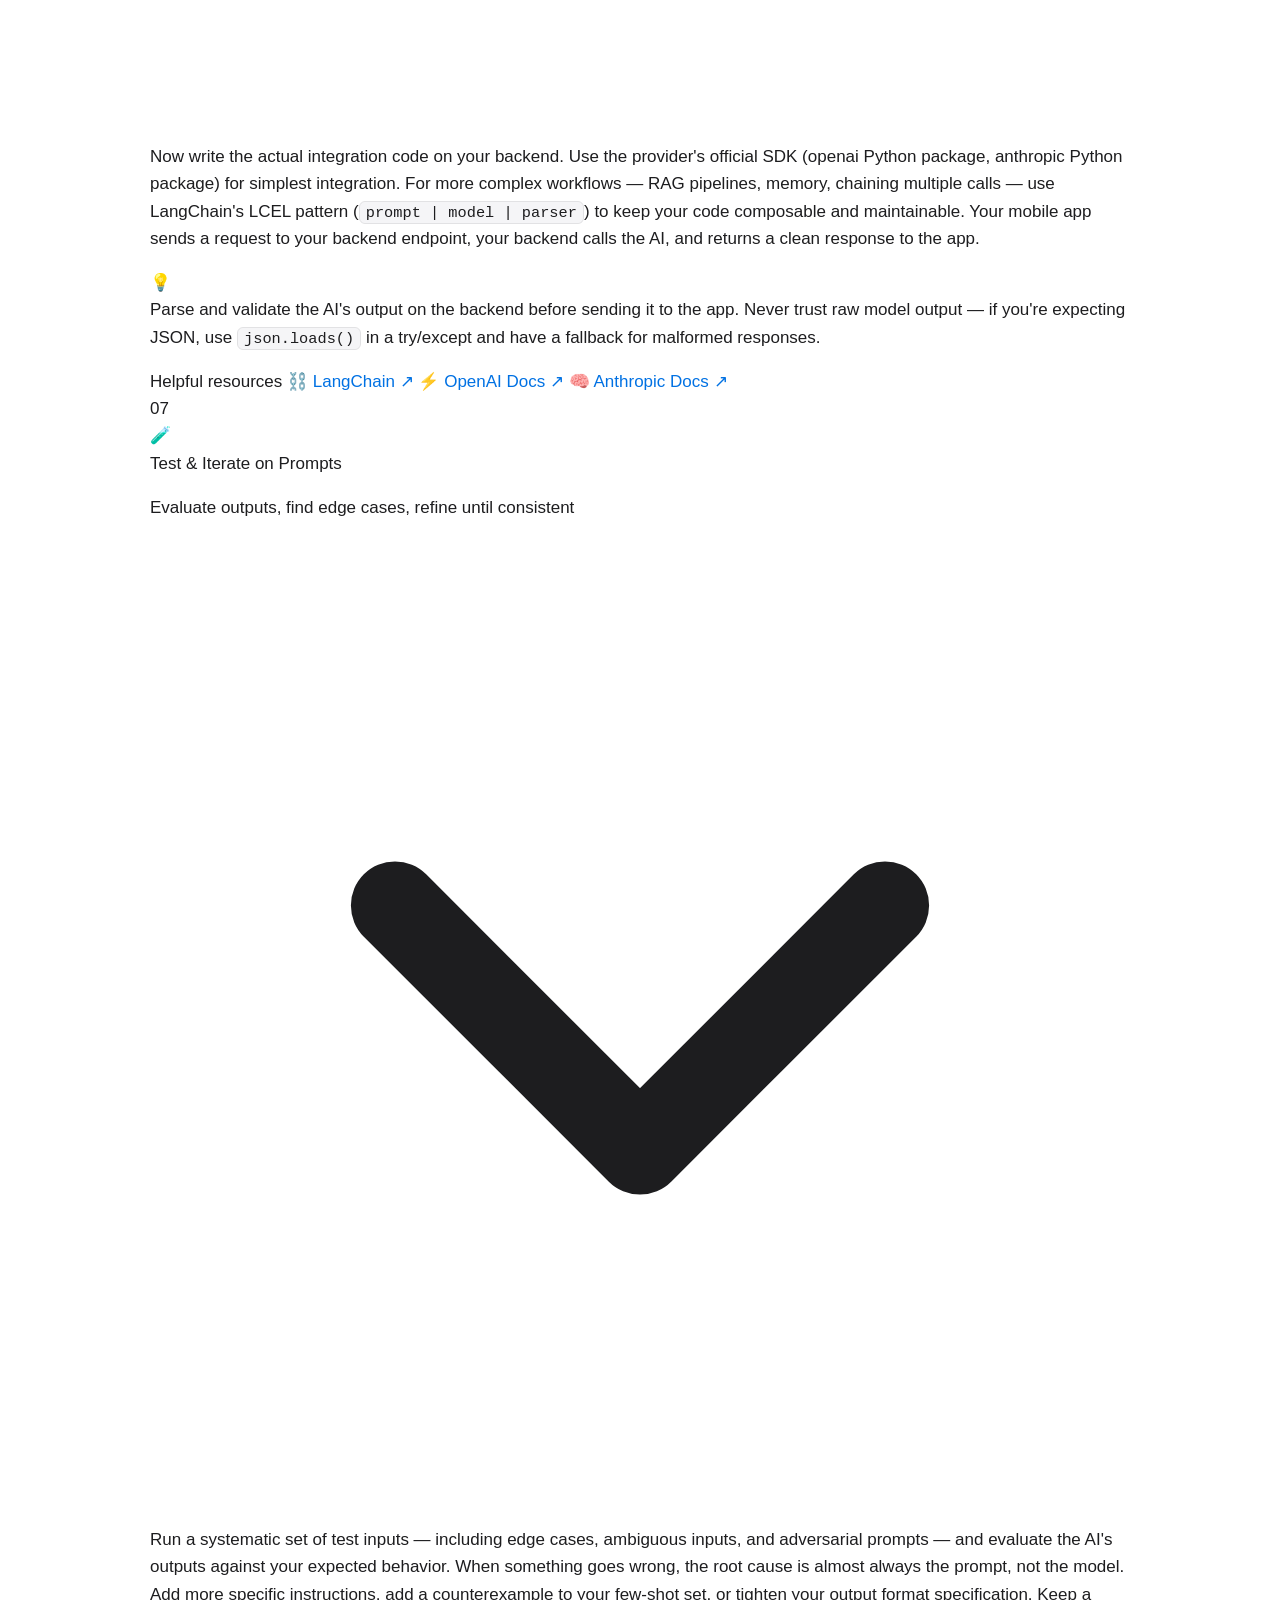
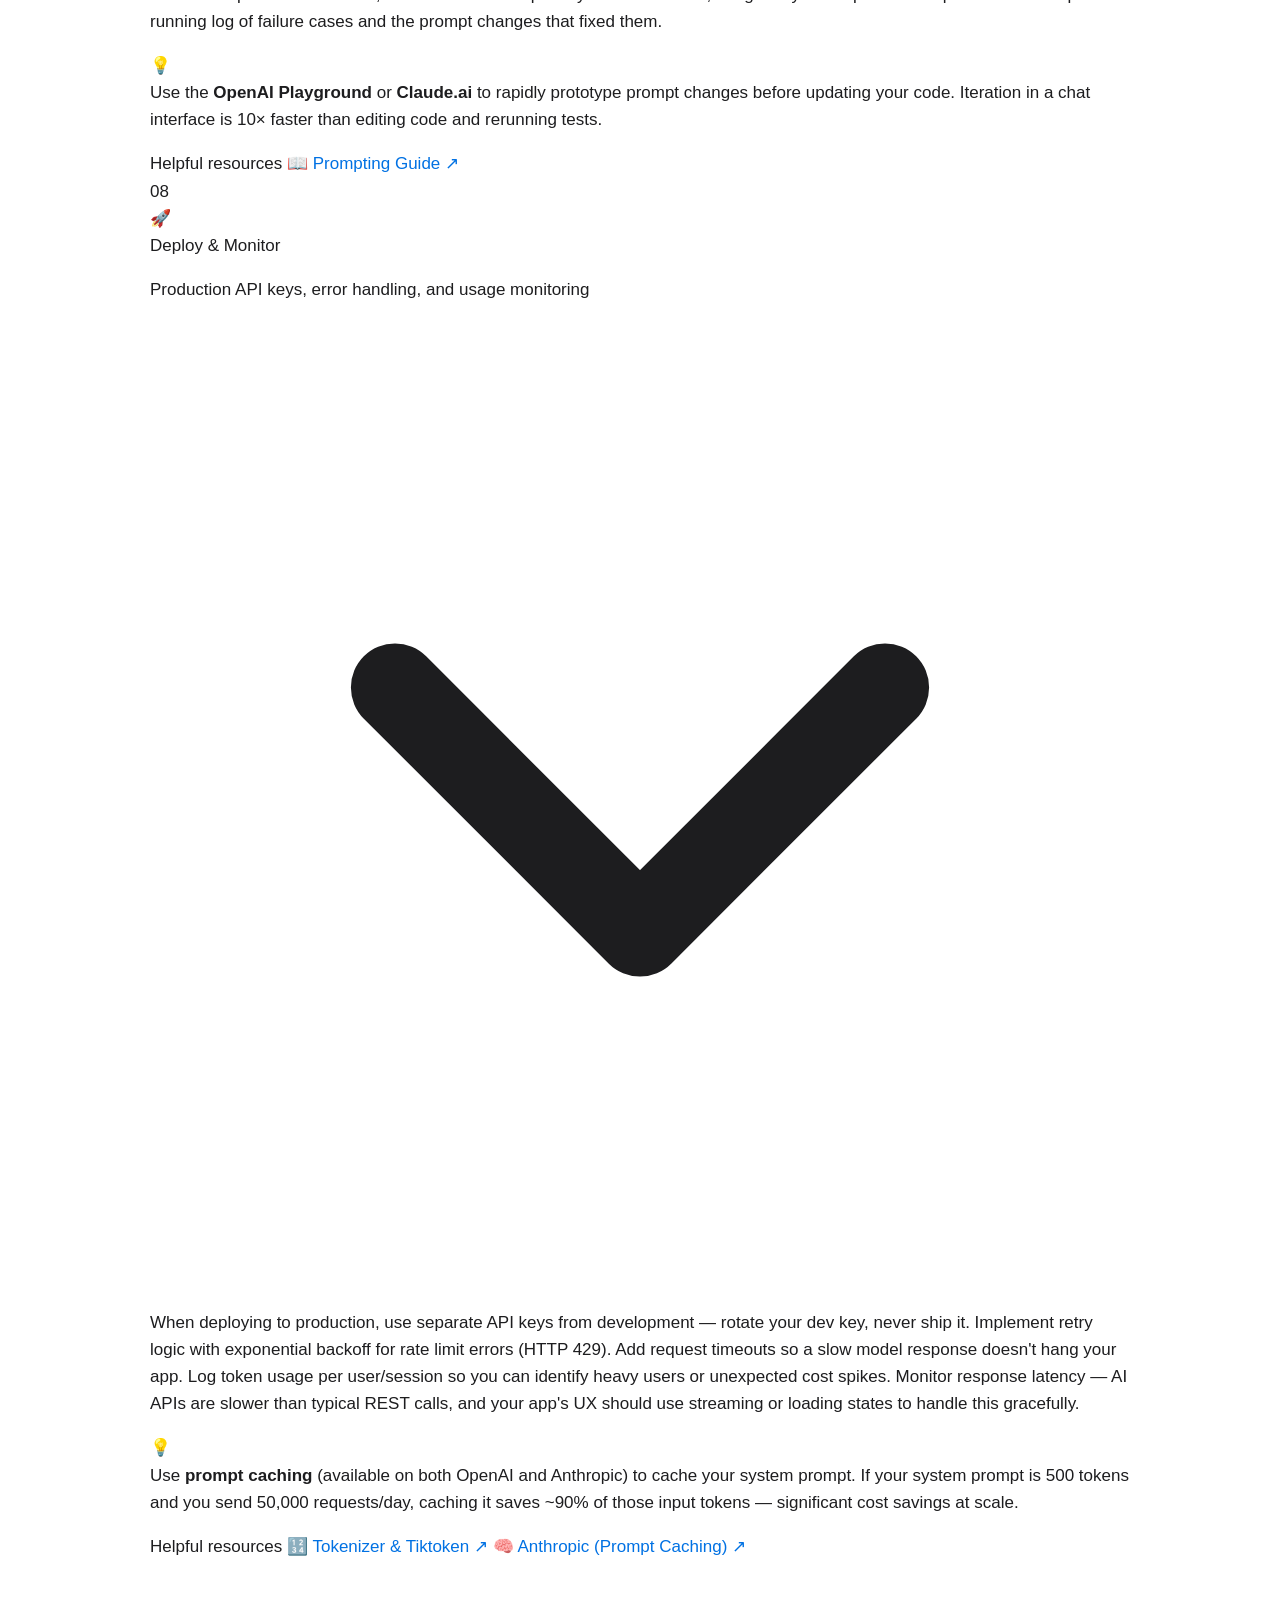
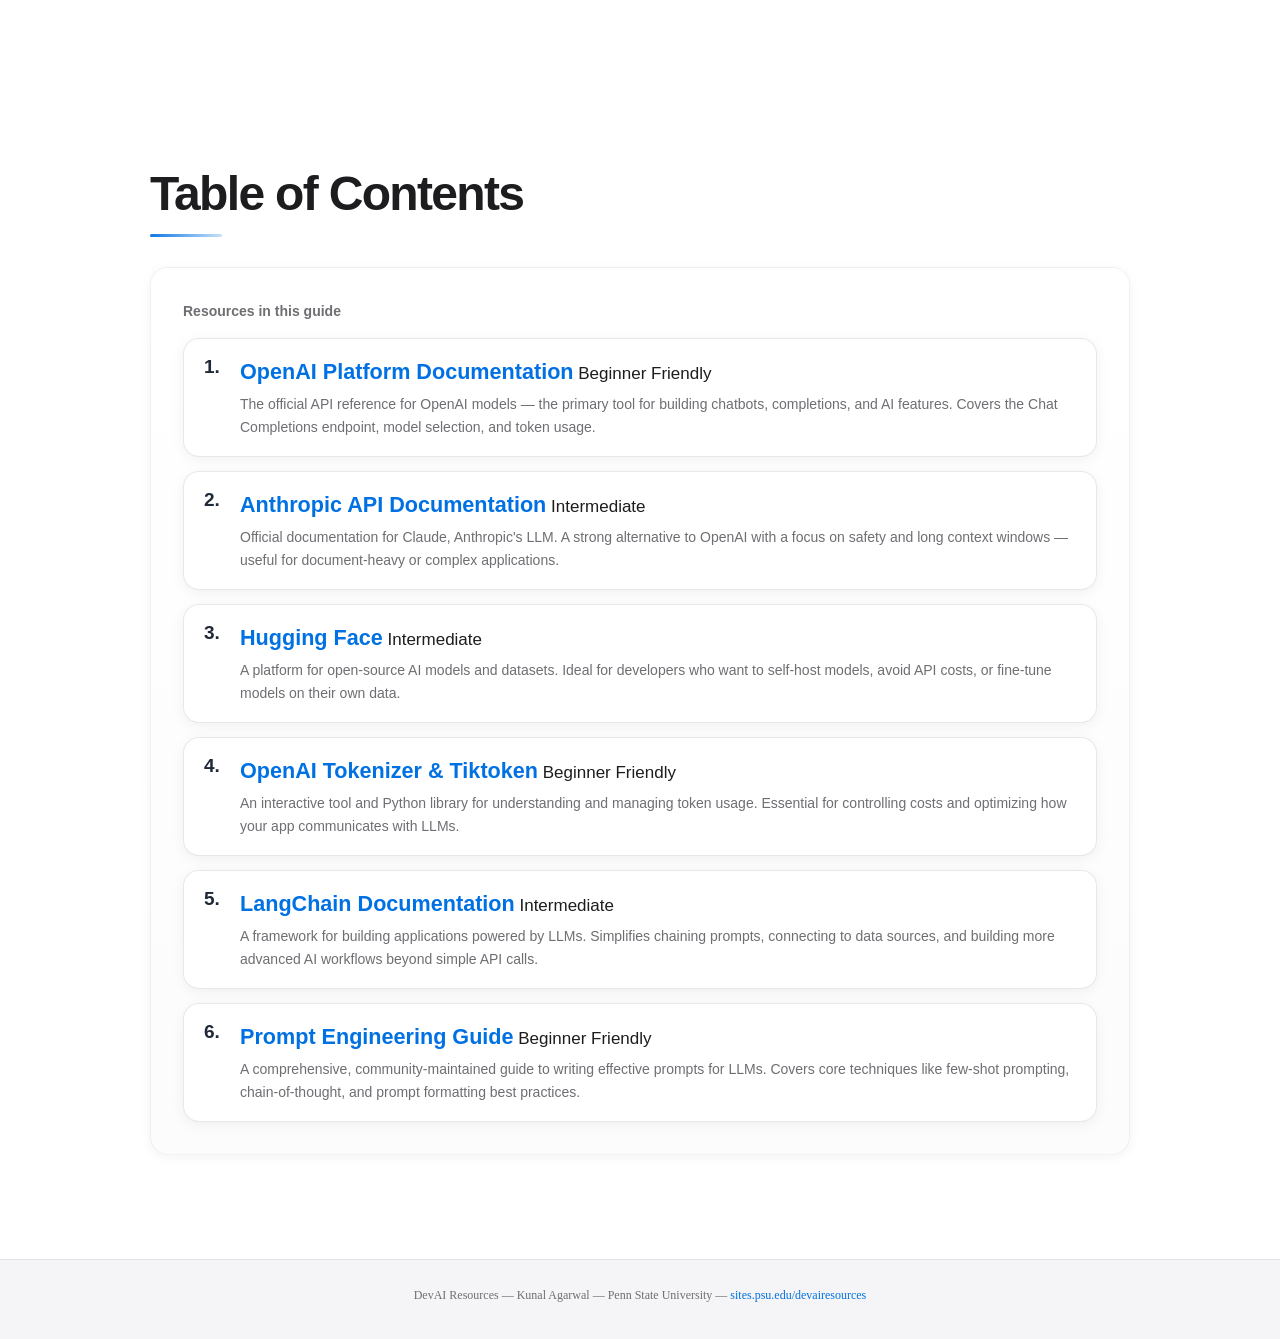
==== commit 0a4fa710: "Add real-world UX: copy buttons, difficulty tags, resource nav, back-to-top" ====
--- a/index.html
+++ b/index.html
@@ -91,6 +91,278 @@
       </div>
     </section>
 
+    <!-- ══ AI Integration Flowchart ══════════════════════════════ -->
+    <section class="band band--white flow-section">
+      <div class="layout-constrain">
+        <p class="flow-eyebrow">Step-by-Step Process</p>
+        <h2 class="section-headline">How to Integrate AI into a Mobile App</h2>
+        <p class="flow-subhead">Click any step to expand the details. Each step links to the resources in this guide that help you complete it.</p>
+
+        <!-- progress segments -->
+        <div class="flow-progress" id="flowProgress">
+          <div class="flow-progress__seg" data-seg="0"></div>
+          <div class="flow-progress__seg" data-seg="1"></div>
+          <div class="flow-progress__seg" data-seg="2"></div>
+          <div class="flow-progress__seg" data-seg="3"></div>
+          <div class="flow-progress__seg" data-seg="4"></div>
+          <div class="flow-progress__seg" data-seg="5"></div>
+          <div class="flow-progress__seg" data-seg="6"></div>
+          <div class="flow-progress__seg" data-seg="7"></div>
+        </div>
+
+        <div class="flow-timeline" id="flowTimeline">
+
+          <!-- Step 1 -->
+          <div class="flow-step" data-step="0">
+            <div class="flow-step__dot">01</div>
+            <div class="flow-step__card">
+              <div class="flow-step__header">
+                <span class="flow-step__icon">🎯</span>
+                <div class="flow-step__title-wrap">
+                  <p class="flow-step__title">Define Your AI Feature</p>
+                  <p class="flow-step__tagline">Decide exactly what role AI plays in your app</p>
+                </div>
+                <svg class="flow-step__chevron" viewBox="0 0 20 20" fill="none"><path d="M5 7.5L10 12.5L15 7.5" stroke="currentColor" stroke-width="1.8" stroke-linecap="round" stroke-linejoin="round"/></svg>
+              </div>
+              <div class="flow-step__body">
+                <div class="flow-step__body-inner">
+                  <div class="flow-step__body-content">
+                    <p class="flow-step__desc">Before writing a line of code, define precisely what AI should do in your application. Common use cases include: a conversational chatbot assistant, AI-generated content (descriptions, summaries, recommendations), classification (sentiment, intent detection), smart search, or document Q&amp;A. The clearer your use case, the easier every subsequent decision becomes — model choice, prompt design, and architecture all follow from this.</p>
+                    <div class="flow-step__tip">
+                      <span class="flow-step__tip-icon">💡</span>
+                      <p class="flow-step__tip-text">Write a one-sentence description: <em>"When a user does X, the AI should respond with Y in Z format."</em> This becomes the foundation of your system prompt.</p>
+                    </div>
+                    <div class="flow-step__resources">
+                      <span class="flow-step__resources-label">Helpful resources</span>
+                      <a class="flow-chip" href="prompting-guide.html">📖 Prompting Guide <span class="flow-chip__arrow">↗</span></a>
+                    </div>
+                  </div>
+                </div>
+              </div>
+            </div>
+          </div>
+
+          <!-- Step 2 -->
+          <div class="flow-step" data-step="1">
+            <div class="flow-step__dot">02</div>
+            <div class="flow-step__card">
+              <div class="flow-step__header">
+                <span class="flow-step__icon">🤖</span>
+                <div class="flow-step__title-wrap">
+                  <p class="flow-step__title">Choose an AI Provider</p>
+                  <p class="flow-step__tagline">Compare OpenAI, Anthropic, and open-source options</p>
+                </div>
+                <svg class="flow-step__chevron" viewBox="0 0 20 20" fill="none"><path d="M5 7.5L10 12.5L15 7.5" stroke="currentColor" stroke-width="1.8" stroke-linecap="round" stroke-linejoin="round"/></svg>
+              </div>
+              <div class="flow-step__body">
+                <div class="flow-step__body-inner">
+                  <div class="flow-step__body-content">
+                    <p class="flow-step__desc"><strong>OpenAI (GPT-5.4)</strong> is the most widely supported choice — excellent performance, large ecosystem, and the easiest APIs to get started with. <strong>Anthropic (Claude Sonnet 4.6)</strong> offers a 1M token context window and Extended Thinking, making it ideal for apps that work with large documents or complex reasoning. <strong>Hugging Face</strong> gives you open-source models you can self-host — no per-token cost, full control, but you manage the infrastructure. For most mobile app projects, OpenAI or Anthropic is the right starting point.</p>
+                    <div class="flow-step__tip">
+                      <span class="flow-step__tip-icon">💡</span>
+                      <p class="flow-step__tip-text">Start with <strong>GPT-5.4 nano or mini</strong> — nano is $0.20/1M tokens and handles most simple tasks well. Only upgrade to the full GPT-5.4 model when output quality genuinely demands it.</p>
+                    </div>
+                    <div class="flow-step__resources">
+                      <span class="flow-step__resources-label">Helpful resources</span>
+                      <a class="flow-chip" href="openai-docs.html">⚡ OpenAI Docs <span class="flow-chip__arrow">↗</span></a>
+                      <a class="flow-chip" href="anthropic.html">🧠 Anthropic / Claude <span class="flow-chip__arrow">↗</span></a>
+                      <a class="flow-chip" href="huggingface.html">🤗 Hugging Face <span class="flow-chip__arrow">↗</span></a>
+                    </div>
+                  </div>
+                </div>
+              </div>
+            </div>
+          </div>
+
+          <!-- Step 3 -->
+          <div class="flow-step" data-step="2">
+            <div class="flow-step__dot">03</div>
+            <div class="flow-step__card">
+              <div class="flow-step__header">
+                <span class="flow-step__icon">🔑</span>
+                <div class="flow-step__title-wrap">
+                  <p class="flow-step__title">Get API Access &amp; Set Up a Backend</p>
+                  <p class="flow-step__tagline">Never call AI APIs directly from a mobile app</p>
+                </div>
+                <svg class="flow-step__chevron" viewBox="0 0 20 20" fill="none"><path d="M5 7.5L10 12.5L15 7.5" stroke="currentColor" stroke-width="1.8" stroke-linecap="round" stroke-linejoin="round"/></svg>
+              </div>
+              <div class="flow-step__body">
+                <div class="flow-step__body-inner">
+                  <div class="flow-step__body-content">
+                    <p class="flow-step__desc">Sign up for your chosen provider and get an API key. Then — critically — build a lightweight server-side layer between your mobile app and the AI API. Your mobile app calls <em>your</em> server, and your server calls the AI API. This pattern is non-negotiable: embedding an API key directly in a mobile app exposes it to anyone who decompiles the binary. Use Node.js (Express), Python (FastAPI or Flask), or any backend you're comfortable with.</p>
+                    <div class="flow-step__tip">
+                      <span class="flow-step__tip-icon">⚠️</span>
+                      <p class="flow-step__tip-text"><strong>Never put your API key in your mobile app's source code.</strong> Store it server-side in an environment variable (<code>.env</code> file). Your mobile app authenticates to your backend — your backend authenticates to the AI provider.</p>
+                    </div>
+                    <div class="flow-step__resources">
+                      <span class="flow-step__resources-label">Helpful resources</span>
+                      <a class="flow-chip" href="openai-docs.html">⚡ OpenAI Docs <span class="flow-chip__arrow">↗</span></a>
+                      <a class="flow-chip" href="anthropic.html">🧠 Anthropic Docs <span class="flow-chip__arrow">↗</span></a>
+                    </div>
+                  </div>
+                </div>
+              </div>
+            </div>
+          </div>
+
+          <!-- Step 4 -->
+          <div class="flow-step" data-step="3">
+            <div class="flow-step__dot">04</div>
+            <div class="flow-step__card">
+              <div class="flow-step__header">
+                <span class="flow-step__icon">📝</span>
+                <div class="flow-step__title-wrap">
+                  <p class="flow-step__title">Engineer Your Prompts</p>
+                  <p class="flow-step__tagline">Write the system prompt that shapes every AI response</p>
+                </div>
+                <svg class="flow-step__chevron" viewBox="0 0 20 20" fill="none"><path d="M5 7.5L10 12.5L15 7.5" stroke="currentColor" stroke-width="1.8" stroke-linecap="round" stroke-linejoin="round"/></svg>
+              </div>
+              <div class="flow-step__body">
+                <div class="flow-step__body-inner">
+                  <div class="flow-step__body-content">
+                    <p class="flow-step__desc">Your system prompt is the single most important piece of code in your AI feature. It defines the AI's persona, scope, output format, and constraints. Use <strong>few-shot examples</strong> (2–3 input/output pairs) to lock in a consistent response format — especially important for structured outputs like JSON. For any feature involving reasoning or comparison, add chain-of-thought instruction: "Think through this step by step before responding."</p>
+                    <div class="flow-step__tip">
+                      <span class="flow-step__tip-icon">💡</span>
+                      <p class="flow-step__tip-text">Set <code>temperature: 0</code> for deterministic, structured outputs (JSON, classifications). Raise it toward 0.7–1.0 for creative tasks. This one setting dramatically affects output consistency.</p>
+                    </div>
+                    <div class="flow-step__resources">
+                      <span class="flow-step__resources-label">Helpful resources</span>
+                      <a class="flow-chip" href="prompting-guide.html">📖 Prompting Guide <span class="flow-chip__arrow">↗</span></a>
+                    </div>
+                  </div>
+                </div>
+              </div>
+            </div>
+          </div>
+
+          <!-- Step 5 -->
+          <div class="flow-step" data-step="4">
+            <div class="flow-step__dot">05</div>
+            <div class="flow-step__card">
+              <div class="flow-step__header">
+                <span class="flow-step__icon">🪙</span>
+                <div class="flow-step__title-wrap">
+                  <p class="flow-step__title">Manage Tokens &amp; Costs</p>
+                  <p class="flow-step__tagline">Count tokens before every API call — or get surprised by the bill</p>
+                </div>
+                <svg class="flow-step__chevron" viewBox="0 0 20 20" fill="none"><path d="M5 7.5L10 12.5L15 7.5" stroke="currentColor" stroke-width="1.8" stroke-linecap="round" stroke-linejoin="round"/></svg>
+              </div>
+              <div class="flow-step__body">
+                <div class="flow-step__body-inner">
+                  <div class="flow-step__body-content">
+                    <p class="flow-step__desc">Every API call includes your system prompt + full conversation history + the new user message + the model's response — all counted as tokens and all billed. In a chatbot, conversation history grows with every turn. By turn 20, you might be sending 5,000+ tokens per request even if each individual message is short. Use <code>tiktoken</code> to count tokens before every API call, and implement a sliding window that trims the oldest messages when the count exceeds your budget.</p>
+                    <div class="flow-step__tip">
+                      <span class="flow-step__tip-icon">💡</span>
+                      <p class="flow-step__tip-text">Set a hard spending limit in your provider's dashboard from day one. Even during development, a runaway loop or bug can burn through credits fast. Treat the limit as a circuit breaker, not a budget.</p>
+                    </div>
+                    <div class="flow-step__resources">
+                      <span class="flow-step__resources-label">Helpful resources</span>
+                      <a class="flow-chip" href="tokenizer.html">🔢 Tokenizer &amp; Tiktoken <span class="flow-chip__arrow">↗</span></a>
+                    </div>
+                  </div>
+                </div>
+              </div>
+            </div>
+          </div>
+
+          <!-- Step 6 -->
+          <div class="flow-step" data-step="5">
+            <div class="flow-step__dot">06</div>
+            <div class="flow-step__card">
+              <div class="flow-step__header">
+                <span class="flow-step__icon">🔌</span>
+                <div class="flow-step__title-wrap">
+                  <p class="flow-step__title">Build the Integration</p>
+                  <p class="flow-step__tagline">Wire together prompts, model calls, and response parsing</p>
+                </div>
+                <svg class="flow-step__chevron" viewBox="0 0 20 20" fill="none"><path d="M5 7.5L10 12.5L15 7.5" stroke="currentColor" stroke-width="1.8" stroke-linecap="round" stroke-linejoin="round"/></svg>
+              </div>
+              <div class="flow-step__body">
+                <div class="flow-step__body-inner">
+                  <div class="flow-step__body-content">
+                    <p class="flow-step__desc">Now write the actual integration code on your backend. Use the provider's official SDK (openai Python package, anthropic Python package) for simplest integration. For more complex workflows — RAG pipelines, memory, chaining multiple calls — use LangChain's LCEL pattern (<code>prompt | model | parser</code>) to keep your code composable and maintainable. Your mobile app sends a request to your backend endpoint, your backend calls the AI, and returns a clean response to the app.</p>
+                    <div class="flow-step__tip">
+                      <span class="flow-step__tip-icon">💡</span>
+                      <p class="flow-step__tip-text">Parse and validate the AI's output on the backend before sending it to the app. Never trust raw model output — if you're expecting JSON, use <code>json.loads()</code> in a try/except and have a fallback for malformed responses.</p>
+                    </div>
+                    <div class="flow-step__resources">
+                      <span class="flow-step__resources-label">Helpful resources</span>
+                      <a class="flow-chip" href="langchain.html">⛓️ LangChain <span class="flow-chip__arrow">↗</span></a>
+                      <a class="flow-chip" href="openai-docs.html">⚡ OpenAI Docs <span class="flow-chip__arrow">↗</span></a>
+                      <a class="flow-chip" href="anthropic.html">🧠 Anthropic Docs <span class="flow-chip__arrow">↗</span></a>
+                    </div>
+                  </div>
+                </div>
+              </div>
+            </div>
+          </div>
+
+          <!-- Step 7 -->
+          <div class="flow-step" data-step="6">
+            <div class="flow-step__dot">07</div>
+            <div class="flow-step__card">
+              <div class="flow-step__header">
+                <span class="flow-step__icon">🧪</span>
+                <div class="flow-step__title-wrap">
+                  <p class="flow-step__title">Test &amp; Iterate on Prompts</p>
+                  <p class="flow-step__tagline">Evaluate outputs, find edge cases, refine until consistent</p>
+                </div>
+                <svg class="flow-step__chevron" viewBox="0 0 20 20" fill="none"><path d="M5 7.5L10 12.5L15 7.5" stroke="currentColor" stroke-width="1.8" stroke-linecap="round" stroke-linejoin="round"/></svg>
+              </div>
+              <div class="flow-step__body">
+                <div class="flow-step__body-inner">
+                  <div class="flow-step__body-content">
+                    <p class="flow-step__desc">Run a systematic set of test inputs — including edge cases, ambiguous inputs, and adversarial prompts — and evaluate the AI's outputs against your expected behavior. When something goes wrong, the root cause is almost always the prompt, not the model. Add more specific instructions, add a counterexample to your few-shot set, or tighten your output format specification. Keep a running log of failure cases and the prompt changes that fixed them.</p>
+                    <div class="flow-step__tip">
+                      <span class="flow-step__tip-icon">💡</span>
+                      <p class="flow-step__tip-text">Use the <strong>OpenAI Playground</strong> or <strong>Claude.ai</strong> to rapidly prototype prompt changes before updating your code. Iteration in a chat interface is 10× faster than editing code and rerunning tests.</p>
+                    </div>
+                    <div class="flow-step__resources">
+                      <span class="flow-step__resources-label">Helpful resources</span>
+                      <a class="flow-chip" href="prompting-guide.html">📖 Prompting Guide <span class="flow-chip__arrow">↗</span></a>
+                    </div>
+                  </div>
+                </div>
+              </div>
+            </div>
+          </div>
+
+          <!-- Step 8 -->
+          <div class="flow-step" data-step="7">
+            <div class="flow-step__dot">08</div>
+            <div class="flow-step__card">
+              <div class="flow-step__header">
+                <span class="flow-step__icon">🚀</span>
+                <div class="flow-step__title-wrap">
+                  <p class="flow-step__title">Deploy &amp; Monitor</p>
+                  <p class="flow-step__tagline">Production API keys, error handling, and usage monitoring</p>
+                </div>
+                <svg class="flow-step__chevron" viewBox="0 0 20 20" fill="none"><path d="M5 7.5L10 12.5L15 7.5" stroke="currentColor" stroke-width="1.8" stroke-linecap="round" stroke-linejoin="round"/></svg>
+              </div>
+              <div class="flow-step__body">
+                <div class="flow-step__body-inner">
+                  <div class="flow-step__body-content">
+                    <p class="flow-step__desc">When deploying to production, use separate API keys from development — rotate your dev key, never ship it. Implement retry logic with exponential backoff for rate limit errors (HTTP 429). Add request timeouts so a slow model response doesn't hang your app. Log token usage per user/session so you can identify heavy users or unexpected cost spikes. Monitor response latency — AI APIs are slower than typical REST calls, and your app's UX should use streaming or loading states to handle this gracefully.</p>
+                    <div class="flow-step__tip">
+                      <span class="flow-step__tip-icon">💡</span>
+                      <p class="flow-step__tip-text">Use <strong>prompt caching</strong> (available on both OpenAI and Anthropic) to cache your system prompt. If your system prompt is 500 tokens and you send 50,000 requests/day, caching it saves ~90% of those input tokens — significant cost savings at scale.</p>
+                    </div>
+                    <div class="flow-step__resources">
+                      <span class="flow-step__resources-label">Helpful resources</span>
+                      <a class="flow-chip" href="tokenizer.html">🔢 Tokenizer &amp; Tiktoken <span class="flow-chip__arrow">↗</span></a>
+                      <a class="flow-chip" href="anthropic.html">🧠 Anthropic (Prompt Caching) <span class="flow-chip__arrow">↗</span></a>
+                    </div>
+                  </div>
+                </div>
+              </div>
+            </div>
+          </div>
+
+        </div><!-- /.flow-timeline -->
+      </div>
+    </section>
+
+    <!-- ══ Table of Contents ═══════════════════════════════════ -->
     <section class="band band--white">
       <div class="layout-constrain">
         <h2 class="section-headline">Table of Contents</h2>
@@ -99,26 +371,32 @@
           <ol class="toc-panel__list">
             <li>
               <a href="openai-docs.html">OpenAI Platform Documentation</a>
+              <span class="toc-panel__difficulty"><span class="devai-difficulty devai-difficulty--beginner"><span class="devai-difficulty__dot"></span>Beginner Friendly</span></span>
               <span class="toc-panel__summary">The official API reference for OpenAI models — the primary tool for building chatbots, completions, and AI features. Covers the Chat Completions endpoint, model selection, and token usage.</span>
             </li>
             <li>
               <a href="anthropic.html">Anthropic API Documentation</a>
+              <span class="toc-panel__difficulty"><span class="devai-difficulty devai-difficulty--intermediate"><span class="devai-difficulty__dot"></span>Intermediate</span></span>
               <span class="toc-panel__summary">Official documentation for Claude, Anthropic's LLM. A strong alternative to OpenAI with a focus on safety and long context windows — useful for document-heavy or complex applications.</span>
             </li>
             <li>
               <a href="huggingface.html">Hugging Face</a>
+              <span class="toc-panel__difficulty"><span class="devai-difficulty devai-difficulty--intermediate"><span class="devai-difficulty__dot"></span>Intermediate</span></span>
               <span class="toc-panel__summary">A platform for open-source AI models and datasets. Ideal for developers who want to self-host models, avoid API costs, or fine-tune models on their own data.</span>
             </li>
             <li>
               <a href="tokenizer.html">OpenAI Tokenizer &amp; Tiktoken</a>
+              <span class="toc-panel__difficulty"><span class="devai-difficulty devai-difficulty--beginner"><span class="devai-difficulty__dot"></span>Beginner Friendly</span></span>
               <span class="toc-panel__summary">An interactive tool and Python library for understanding and managing token usage. Essential for controlling costs and optimizing how your app communicates with LLMs.</span>
             </li>
             <li>
               <a href="langchain.html">LangChain Documentation</a>
+              <span class="toc-panel__difficulty"><span class="devai-difficulty devai-difficulty--intermediate"><span class="devai-difficulty__dot"></span>Intermediate</span></span>
               <span class="toc-panel__summary">A framework for building applications powered by LLMs. Simplifies chaining prompts, connecting to data sources, and building more advanced AI workflows beyond simple API calls.</span>
             </li>
             <li>
               <a href="prompting-guide.html">Prompt Engineering Guide</a>
+              <span class="toc-panel__difficulty"><span class="devai-difficulty devai-difficulty--beginner"><span class="devai-difficulty__dot"></span>Beginner Friendly</span></span>
               <span class="toc-panel__summary">A comprehensive, community-maintained guide to writing effective prompts for LLMs. Covers core techniques like few-shot prompting, chain-of-thought, and prompt formatting best practices.</span>
             </li>
           </ol>
@@ -136,5 +414,59 @@
   </footer>
 
   <script src="search.js"></script>
+  <script src="ui.js"></script>
+  <script>
+  /* ── AI Integration Flowchart interaction ──────────────────── */
+  (function () {
+    var steps    = document.querySelectorAll('.flow-step');
+    var segs     = document.querySelectorAll('.flow-progress__seg');
+    var openIdx  = -1;
+
+    function openStep(idx) {
+      steps.forEach(function (s, i) {
+        s.classList.toggle('is-active', i === idx);
+      });
+      segs.forEach(function (seg, i) {
+        seg.classList.toggle('is-done', i <= idx);
+      });
+      openIdx = idx;
+    }
+
+    steps.forEach(function (step, idx) {
+      step.addEventListener('click', function (e) {
+        /* don't close when clicking a resource chip link */
+        if (e.target.closest('.flow-chip')) return;
+        openStep(openIdx === idx ? -1 : idx);
+      });
+    });
+
+    segs.forEach(function (seg, idx) {
+      seg.addEventListener('click', function () { openStep(idx); });
+    });
+
+    /* open first step by default */
+    openStep(0);
+
+    /* Animate steps in on scroll */
+    if ('IntersectionObserver' in window) {
+      var io = new IntersectionObserver(function (entries) {
+        entries.forEach(function (entry) {
+          if (entry.isIntersecting) {
+            entry.target.style.opacity  = '1';
+            entry.target.style.transform = 'translateY(0)';
+            io.unobserve(entry.target);
+          }
+        });
+      }, { threshold: 0.08 });
+
+      steps.forEach(function (step, i) {
+        step.style.opacity   = '0';
+        step.style.transform = 'translateY(18px)';
+        step.style.transition = 'opacity 0.4s ease ' + (i * 0.06) + 's, transform 0.4s ease ' + (i * 0.06) + 's';
+        io.observe(step);
+      });
+    }
+  })();
+  </script>
 </body>
 </html>
--- a/style.css
+++ b/style.css
@@ -155,38 +155,43 @@
 }
 /* ── end WordPress nav override ────────────────────────────── */
 
-/* ── Search bar ──────────────────────────────────────────────── */
+/* ── Search bar / command palette ───────────────────────────── */
 .devai-search {
   position: relative;
   display: flex;
   align-items: center;
-  margin-left: 6px;
+  margin-left: 8px;
 }
 
 .devai-search__btn {
   display: inline-flex !important;
   align-items: center !important;
   justify-content: center !important;
-  width: 32px !important;
-  height: 32px !important;
-  border-radius: 999px !important;
-  border: none !important;
-  background: none !important;
+  width: 36px !important;
+  height: 36px !important;
+  min-width: 36px !important;
+  border-radius: 50% !important;
+  border: 1px solid rgba(0, 0, 0, 0.12) !important;
+  background: rgba(0, 0, 0, 0.04) !important;
   cursor: pointer !important;
   color: #4f4f54 !important;
   padding: 0 !important;
   flex-shrink: 0;
-  transition: background 0.2s ease, color 0.2s ease;
+  transition: background 0.2s ease, color 0.2s ease, border-color 0.2s ease, box-shadow 0.2s ease;
 }
 
 .devai-search__btn:hover {
-  background: rgba(0, 0, 0, 0.05) !important;
+  background: rgba(0, 113, 227, 0.08) !important;
+  border-color: rgba(0, 113, 227, 0.3) !important;
+  color: #0071e3 !important;
+  box-shadow: 0 2px 10px rgba(0, 113, 227, 0.1);
+}
+
+.devai-search__btn[aria-expanded="true"] {
+  background: rgba(0, 113, 227, 0.08) !important;
+  border-color: rgba(0, 113, 227, 0.4) !important;
   color: #1d1d1f !important;
-}
-
-.devai-search__btn[aria-expanded="true"] {
-  background: rgba(0, 0, 0, 0.08) !important;
-  color: #1d1d1f !important;
+  box-shadow: 0 6px 18px rgba(0, 113, 227, 0.16);
 }
 
 .devai-search__popover {
@@ -194,14 +199,17 @@
   position: absolute;
   top: calc(100% + 12px);
   right: 0;
-  width: 340px;
-  background: #fff;
+  width: 420px;
+  max-width: min(420px, calc(100vw - 24px));
+  background: rgba(255, 255, 255, 0.98);
+  -webkit-backdrop-filter: saturate(180%) blur(14px);
+  backdrop-filter: saturate(180%) blur(14px);
   border-radius: 18px;
-  box-shadow: 0 12px 40px rgba(0, 0, 0, 0.14), 0 2px 8px rgba(0, 0, 0, 0.06);
-  border: 1px solid rgba(0, 0, 0, 0.08);
+  box-shadow: 0 20px 55px rgba(15, 23, 42, 0.22), 0 2px 8px rgba(15, 23, 42, 0.12);
+  border: 1px solid rgba(0, 0, 0, 0.09);
   overflow: hidden;
-  z-index: 2000;
-  animation: devai-search-in 0.18s ease;
+  z-index: 2500;
+  animation: devai-search-in 0.2s ease;
 }
 
 .devai-search__popover.is-open {
@@ -209,59 +217,64 @@
 }
 
 @keyframes devai-search-in {
-  from { opacity: 0; transform: translateY(-6px) scale(0.98); }
-  to   { opacity: 1; transform: translateY(0)    scale(1);    }
+  from { opacity: 0; transform: translateY(-8px) scale(0.98); }
+  to   { opacity: 1; transform: translateY(0) scale(1); }
 }
 
 .devai-search__input {
   width: 100% !important;
   border: none !important;
   outline: none !important;
-  padding: 14px 16px !important;
+  padding: 15px 16px !important;
   font-size: 15px !important;
   font-family: -apple-system, BlinkMacSystemFont, "SF Pro Text", "Segoe UI", sans-serif !important;
   color: #1d1d1f !important;
   background: transparent !important;
-  border-bottom: 1px solid rgba(0, 0, 0, 0.07) !important;
+  border-bottom: 1px solid rgba(0, 0, 0, 0.08) !important;
   box-shadow: none !important;
   border-radius: 0 !important;
 }
 
 .devai-search__input::placeholder {
-  color: #b0b0b8 !important;
+  color: #8f8f96 !important;
 }
 
 .devai-search__results {
-  max-height: 300px;
+  max-height: 360px;
   overflow-y: auto;
+  padding: 6px;
 }
 
 .devai-search__result {
   display: block !important;
-  padding: 12px 16px !important;
+  padding: 10px 11px !important;
+  border-radius: 12px;
   text-decoration: none !important;
-  border-bottom: 1px solid rgba(0, 0, 0, 0.04) !important;
-  transition: background 0.12s ease !important;
+  border: 1px solid transparent !important;
+  transition: background 0.14s ease, border-color 0.14s ease, transform 0.14s ease !important;
   cursor: pointer;
+  margin-bottom: 4px;
 }
 
 .devai-search__result:last-child {
-  border-bottom: none !important;
+  margin-bottom: 0;
 }
 
 .devai-search__result:hover,
 .devai-search__result.is-active {
-  background: rgba(0, 113, 227, 0.06) !important;
+  background: rgba(0, 113, 227, 0.08) !important;
+  border-color: rgba(0, 113, 227, 0.24) !important;
   text-decoration: none !important;
+  transform: translateY(-1px);
 }
 
 .devai-search__result-title {
   display: block;
   font-size: 14px !important;
-  font-weight: 600 !important;
+  font-weight: 650 !important;
   color: #1d1d1f !important;
   margin-bottom: 3px !important;
-  line-height: 1.3 !important;
+  line-height: 1.35 !important;
 }
 
 .devai-search__result-excerpt {
@@ -275,11 +288,29 @@
   margin: 0 !important;
 }
 
+.devai-search__meta {
+  display: flex;
+  gap: 6px;
+  flex-wrap: wrap;
+  margin-top: 7px;
+}
+
+.devai-search__tag {
+  font-size: 10px;
+  font-weight: 600;
+  color: #5b5f66;
+  background: rgba(0, 0, 0, 0.05);
+  border: 1px solid rgba(0, 0, 0, 0.09);
+  border-radius: 999px;
+  padding: 2px 7px;
+  line-height: 1.2;
+}
+
 .devai-search__hl {
-  background: rgba(0, 113, 227, 0.12) !important;
-  color: #0071e3 !important;
-  border-radius: 3px;
-  padding: 0 2px;
+  background: rgba(0, 113, 227, 0.14) !important;
+  color: #005fc2 !important;
+  border-radius: 4px;
+  padding: 0 3px;
   font-style: normal;
 }
 
@@ -287,43 +318,41 @@
   background: transparent !important;
   color: #0071e3 !important;
   font-weight: 600 !important;
+  padding: 0;
 }
 
 .devai-search__empty {
-  padding: 18px 16px !important;
-  font-size: 14px !important;
+  padding: 18px 14px !important;
+  font-size: 13px !important;
   color: #6e6e73 !important;
   text-align: center;
   margin: 0 !important;
 }
 
-/* Keyboard shortcut hint inside the search button */
+.devai-search__hint {
+  display: block;
+  margin-top: 8px;
+  font-size: 11px;
+  color: #8e8e93;
+}
+
 .devai-search__shortcut {
-  display: inline-flex;
-  align-items: center;
-  gap: 3px;
-  padding: 2px 7px 2px 6px;
-  border-radius: 6px;
-  background: rgba(0, 0, 0, 0.05);
-  font-size: 11px;
-  font-weight: 500;
-  color: #8e8e93;
-  border: 1px solid rgba(0, 0, 0, 0.1);
-  pointer-events: none;
-  margin-left: 4px;
+  display: none;
 }
 
 @media (max-width: 768px) {
   .devai-search__popover {
-    width: calc(100vw - 32px);
-    right: -8px;
+    width: calc(100vw - 20px);
+    right: -6px;
   }
 
-  .devai-search__shortcut {
-    display: none;
+  .devai-search__btn {
+    width: 36px !important;
+    height: 36px !important;
+    min-width: 36px !important;
   }
 }
-/* ── end search bar ──────────────────────────────────────────── */
+/* ── end search bar ─────────────────────────────────────────── */
 
 /* GitHub-only header/footer chrome */
 .devai-header {
@@ -368,10 +397,16 @@
   text-decoration: none;
 }
 
+.devai-nav {
+  display: flex !important;
+  align-items: center !important;
+  gap: 4px;
+}
+
 .devai-nav__list {
   list-style: none !important;
   display: flex !important;
-  flex-wrap: wrap !important;
+  flex-wrap: nowrap !important;
   align-items: center !important;
   gap: 3px !important;
   margin: 0 !important;
@@ -1185,10 +1220,11 @@
 }
 
 /* Nuclear iframe fix — bypasses all WP container constraints */
+/* Note: overflow is NOT set to hidden here — the GitHub Pages site must scroll normally.
+   The WP iframe fills the viewport via position:fixed so no overflow change is needed. */
 body {
   margin: 0 !important;
   padding: 0 !important;
-  overflow: hidden !important;
 }
 
 /* Hide the WP admin bar so it doesn't cover the iframe */
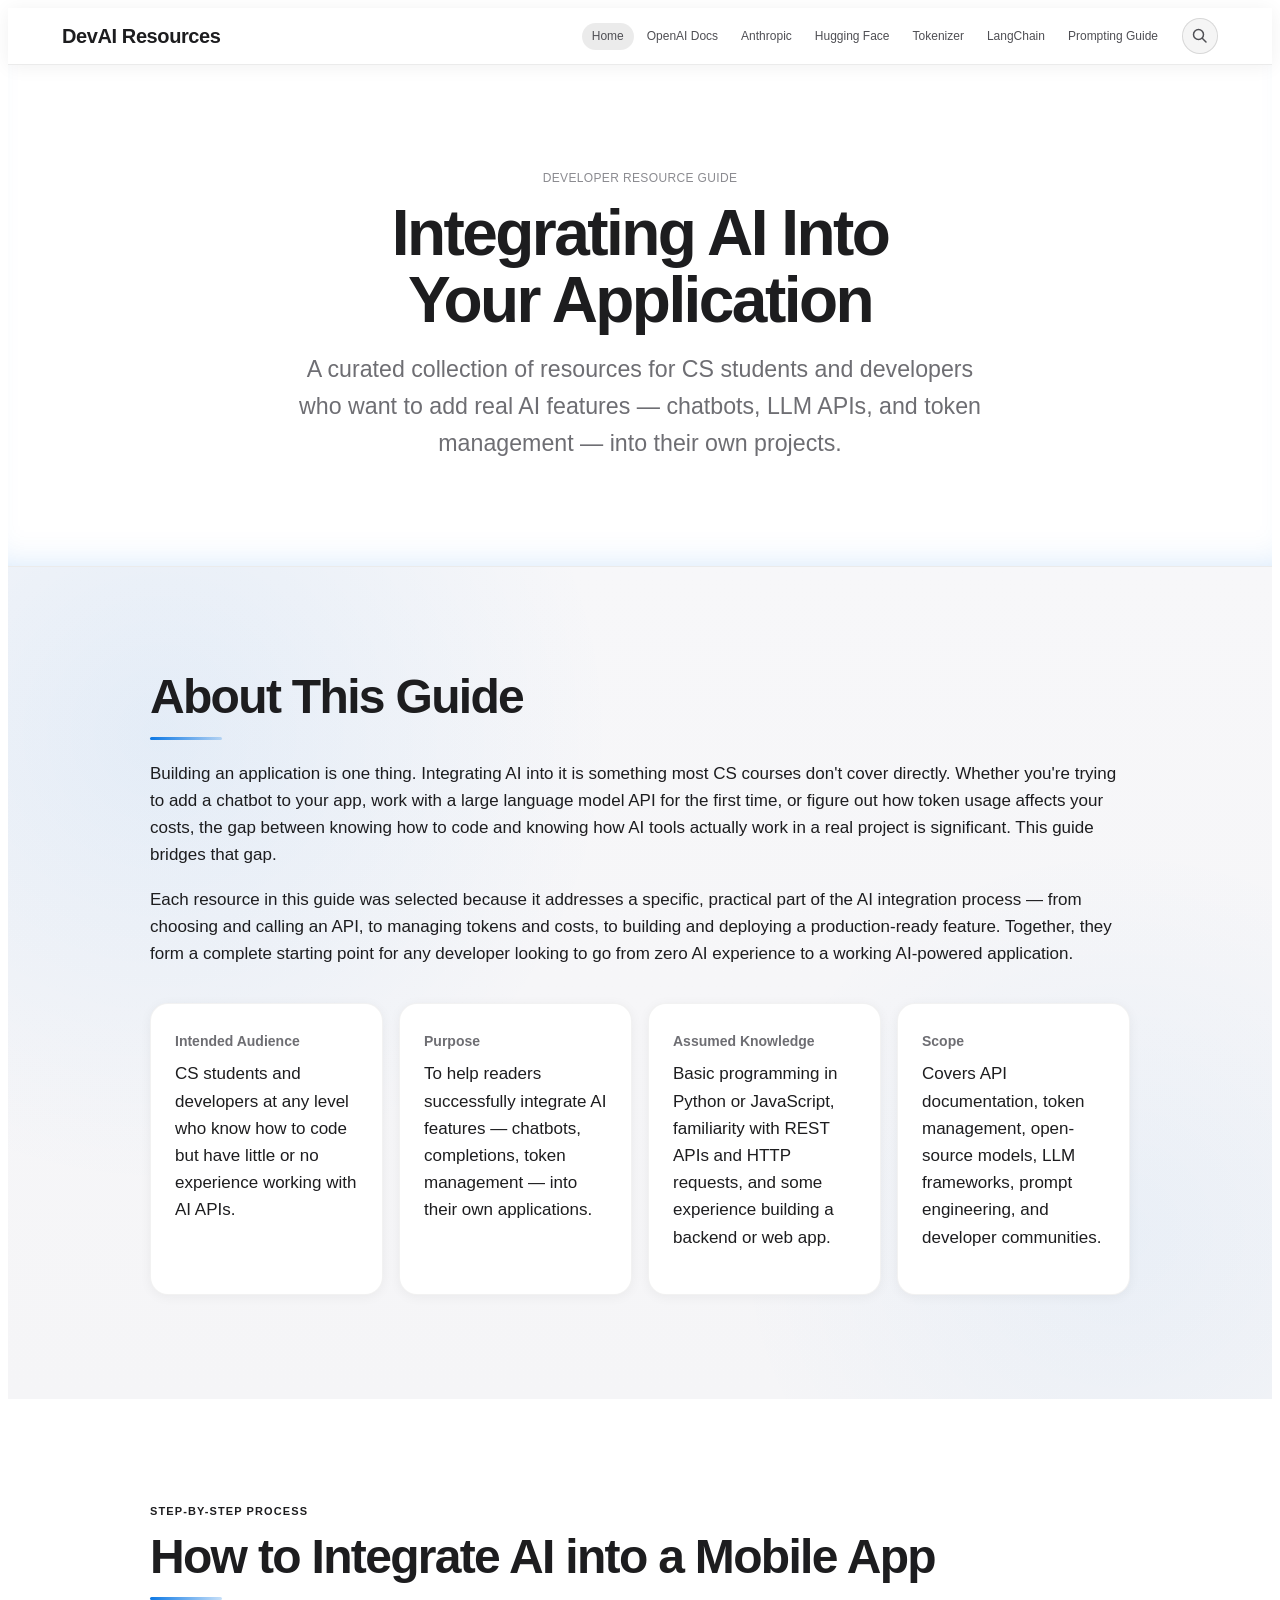
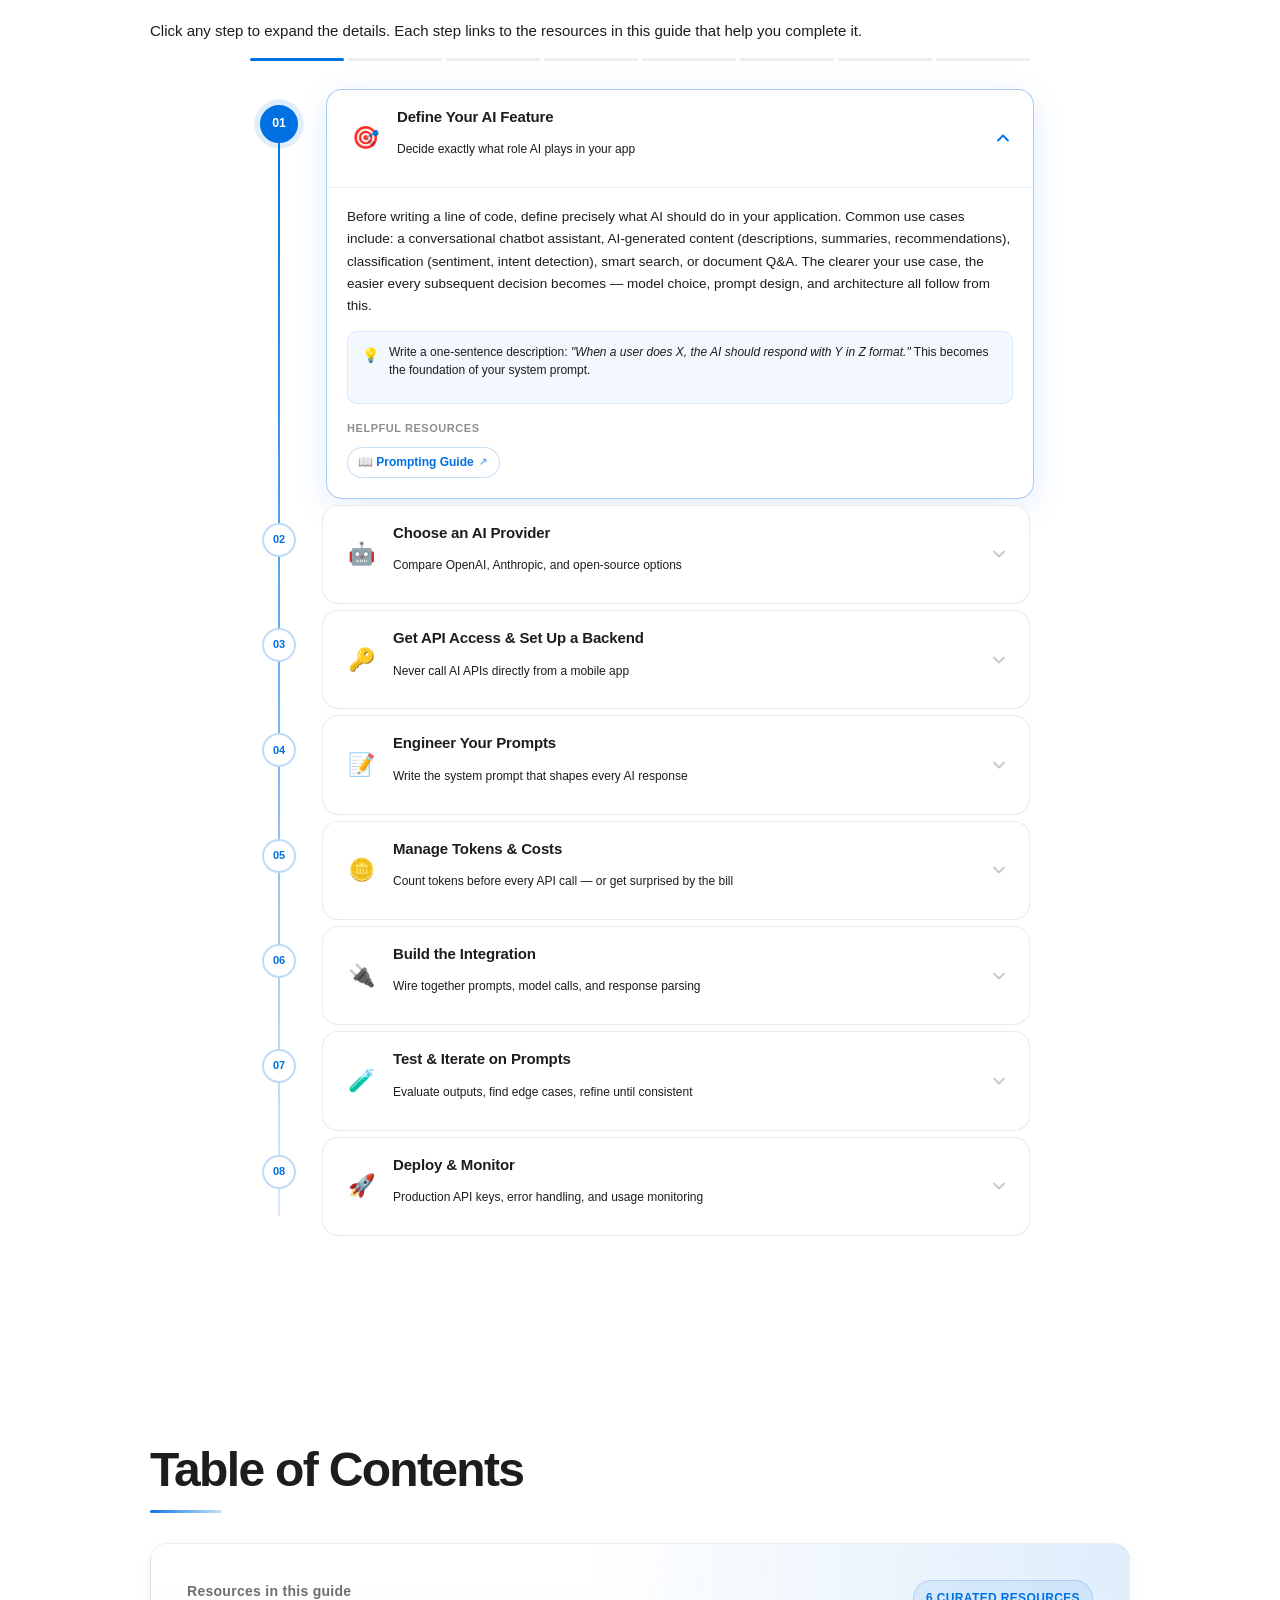
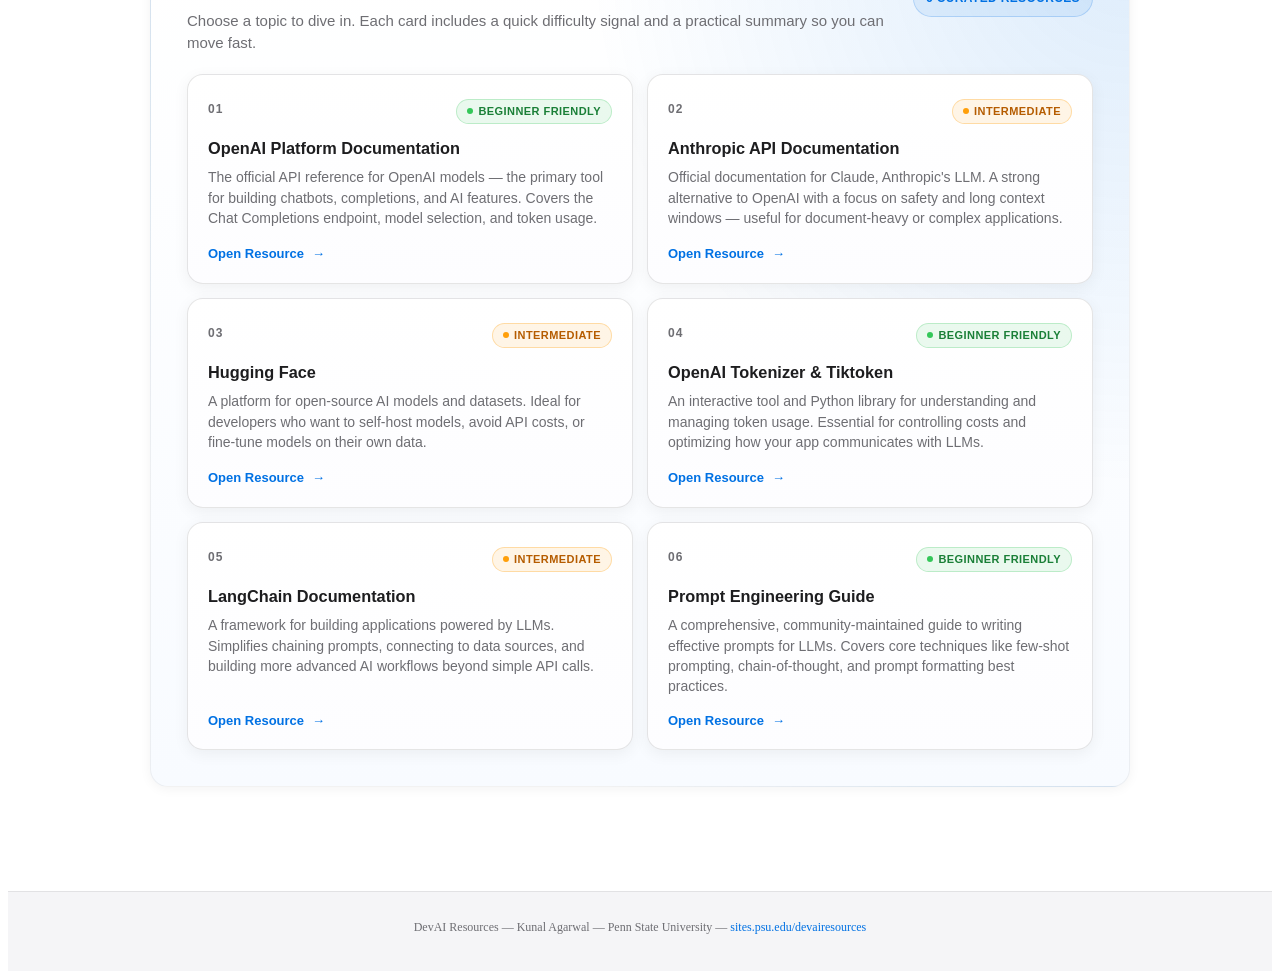
==== commit cb5a82d0: "Revamp home page Table of Contents to a responsive card grid. This redesign improves scanability, ma" ====
--- a/index.html
+++ b/index.html
@@ -367,37 +367,79 @@
       <div class="layout-constrain">
         <h2 class="section-headline">Table of Contents</h2>
         <div class="toc-panel">
-          <div class="toc-panel__label">Resources in this guide</div>
+          <div class="toc-panel__header">
+            <div class="toc-panel__header-copy">
+              <div class="toc-panel__label">Resources in this guide</div>
+              <p class="toc-panel__intro">Choose a topic to dive in. Each card includes a quick difficulty signal and a practical summary so you can move fast.</p>
+            </div>
+            <div class="toc-panel__count">6 curated resources</div>
+          </div>
           <ol class="toc-panel__list">
             <li>
-              <a href="openai-docs.html">OpenAI Platform Documentation</a>
-              <span class="toc-panel__difficulty"><span class="devai-difficulty devai-difficulty--beginner"><span class="devai-difficulty__dot"></span>Beginner Friendly</span></span>
-              <span class="toc-panel__summary">The official API reference for OpenAI models — the primary tool for building chatbots, completions, and AI features. Covers the Chat Completions endpoint, model selection, and token usage.</span>
+              <a href="openai-docs.html">
+                <span class="toc-panel__meta">
+                  <span class="toc-panel__index">01</span>
+                  <span class="toc-panel__difficulty"><span class="devai-difficulty devai-difficulty--beginner"><span class="devai-difficulty__dot"></span>Beginner Friendly</span></span>
+                </span>
+                <span class="toc-panel__title">OpenAI Platform Documentation</span>
+                <span class="toc-panel__summary">The official API reference for OpenAI models — the primary tool for building chatbots, completions, and AI features. Covers the Chat Completions endpoint, model selection, and token usage.</span>
+                <span class="toc-panel__cta">Open Resource <span class="toc-panel__cta-arrow" aria-hidden="true">→</span></span>
+              </a>
             </li>
             <li>
-              <a href="anthropic.html">Anthropic API Documentation</a>
-              <span class="toc-panel__difficulty"><span class="devai-difficulty devai-difficulty--intermediate"><span class="devai-difficulty__dot"></span>Intermediate</span></span>
-              <span class="toc-panel__summary">Official documentation for Claude, Anthropic's LLM. A strong alternative to OpenAI with a focus on safety and long context windows — useful for document-heavy or complex applications.</span>
+              <a href="anthropic.html">
+                <span class="toc-panel__meta">
+                  <span class="toc-panel__index">02</span>
+                  <span class="toc-panel__difficulty"><span class="devai-difficulty devai-difficulty--intermediate"><span class="devai-difficulty__dot"></span>Intermediate</span></span>
+                </span>
+                <span class="toc-panel__title">Anthropic API Documentation</span>
+                <span class="toc-panel__summary">Official documentation for Claude, Anthropic's LLM. A strong alternative to OpenAI with a focus on safety and long context windows — useful for document-heavy or complex applications.</span>
+                <span class="toc-panel__cta">Open Resource <span class="toc-panel__cta-arrow" aria-hidden="true">→</span></span>
+              </a>
             </li>
             <li>
-              <a href="huggingface.html">Hugging Face</a>
-              <span class="toc-panel__difficulty"><span class="devai-difficulty devai-difficulty--intermediate"><span class="devai-difficulty__dot"></span>Intermediate</span></span>
-              <span class="toc-panel__summary">A platform for open-source AI models and datasets. Ideal for developers who want to self-host models, avoid API costs, or fine-tune models on their own data.</span>
+              <a href="huggingface.html">
+                <span class="toc-panel__meta">
+                  <span class="toc-panel__index">03</span>
+                  <span class="toc-panel__difficulty"><span class="devai-difficulty devai-difficulty--intermediate"><span class="devai-difficulty__dot"></span>Intermediate</span></span>
+                </span>
+                <span class="toc-panel__title">Hugging Face</span>
+                <span class="toc-panel__summary">A platform for open-source AI models and datasets. Ideal for developers who want to self-host models, avoid API costs, or fine-tune models on their own data.</span>
+                <span class="toc-panel__cta">Open Resource <span class="toc-panel__cta-arrow" aria-hidden="true">→</span></span>
+              </a>
             </li>
             <li>
-              <a href="tokenizer.html">OpenAI Tokenizer &amp; Tiktoken</a>
-              <span class="toc-panel__difficulty"><span class="devai-difficulty devai-difficulty--beginner"><span class="devai-difficulty__dot"></span>Beginner Friendly</span></span>
-              <span class="toc-panel__summary">An interactive tool and Python library for understanding and managing token usage. Essential for controlling costs and optimizing how your app communicates with LLMs.</span>
+              <a href="tokenizer.html">
+                <span class="toc-panel__meta">
+                  <span class="toc-panel__index">04</span>
+                  <span class="toc-panel__difficulty"><span class="devai-difficulty devai-difficulty--beginner"><span class="devai-difficulty__dot"></span>Beginner Friendly</span></span>
+                </span>
+                <span class="toc-panel__title">OpenAI Tokenizer &amp; Tiktoken</span>
+                <span class="toc-panel__summary">An interactive tool and Python library for understanding and managing token usage. Essential for controlling costs and optimizing how your app communicates with LLMs.</span>
+                <span class="toc-panel__cta">Open Resource <span class="toc-panel__cta-arrow" aria-hidden="true">→</span></span>
+              </a>
             </li>
             <li>
-              <a href="langchain.html">LangChain Documentation</a>
-              <span class="toc-panel__difficulty"><span class="devai-difficulty devai-difficulty--intermediate"><span class="devai-difficulty__dot"></span>Intermediate</span></span>
-              <span class="toc-panel__summary">A framework for building applications powered by LLMs. Simplifies chaining prompts, connecting to data sources, and building more advanced AI workflows beyond simple API calls.</span>
+              <a href="langchain.html">
+                <span class="toc-panel__meta">
+                  <span class="toc-panel__index">05</span>
+                  <span class="toc-panel__difficulty"><span class="devai-difficulty devai-difficulty--intermediate"><span class="devai-difficulty__dot"></span>Intermediate</span></span>
+                </span>
+                <span class="toc-panel__title">LangChain Documentation</span>
+                <span class="toc-panel__summary">A framework for building applications powered by LLMs. Simplifies chaining prompts, connecting to data sources, and building more advanced AI workflows beyond simple API calls.</span>
+                <span class="toc-panel__cta">Open Resource <span class="toc-panel__cta-arrow" aria-hidden="true">→</span></span>
+              </a>
             </li>
             <li>
-              <a href="prompting-guide.html">Prompt Engineering Guide</a>
-              <span class="toc-panel__difficulty"><span class="devai-difficulty devai-difficulty--beginner"><span class="devai-difficulty__dot"></span>Beginner Friendly</span></span>
-              <span class="toc-panel__summary">A comprehensive, community-maintained guide to writing effective prompts for LLMs. Covers core techniques like few-shot prompting, chain-of-thought, and prompt formatting best practices.</span>
+              <a href="prompting-guide.html">
+                <span class="toc-panel__meta">
+                  <span class="toc-panel__index">06</span>
+                  <span class="toc-panel__difficulty"><span class="devai-difficulty devai-difficulty--beginner"><span class="devai-difficulty__dot"></span>Beginner Friendly</span></span>
+                </span>
+                <span class="toc-panel__title">Prompt Engineering Guide</span>
+                <span class="toc-panel__summary">A comprehensive, community-maintained guide to writing effective prompts for LLMs. Covers core techniques like few-shot prompting, chain-of-thought, and prompt formatting best practices.</span>
+                <span class="toc-panel__cta">Open Resource <span class="toc-panel__cta-arrow" aria-hidden="true">→</span></span>
+              </a>
             </li>
           </ol>
         </div>
--- a/style.css
+++ b/style.css
@@ -160,7 +160,8 @@
   position: relative;
   display: flex;
   align-items: center;
-  margin-left: 8px;
+  margin-left: 10px;
+  flex-shrink: 0;
 }
 
 .devai-search__btn {
@@ -351,6 +352,15 @@
     height: 36px !important;
     min-width: 36px !important;
   }
+
+  .devai-nav {
+    width: 100%;
+    justify-content: space-between;
+  }
+
+  .devai-nav__list {
+    justify-content: flex-start;
+  }
 }
 /* ── end search bar ─────────────────────────────────────────── */
 
@@ -400,14 +410,18 @@
 .devai-nav {
   display: flex !important;
   align-items: center !important;
+  flex-wrap: nowrap !important;
+  min-width: 0;
   gap: 4px;
 }
 
 .devai-nav__list {
   list-style: none !important;
   display: flex !important;
-  flex-wrap: nowrap !important;
+  flex-wrap: wrap !important;
+  flex: 1 1 auto;
   align-items: center !important;
+  justify-content: flex-end;
   gap: 3px !important;
   margin: 0 !important;
   padding: 0 !important;
@@ -661,68 +675,137 @@
 
 .page-main .toc-panel {
   margin-top: 30px !important;
-  padding: 32px !important;
-  background: linear-gradient(180deg, #ffffff 0%, #fcfcfd 100%) !important;
+  padding: 36px !important;
+  background:
+    radial-gradient(circle at top right, rgba(0, 113, 227, 0.13), transparent 42%),
+    linear-gradient(180deg, #ffffff 0%, #f8fbff 100%) !important;
+}
+
+.page-main .toc-panel__header {
+  display: flex;
+  align-items: flex-start;
+  justify-content: space-between;
+  gap: 20px;
+  margin-bottom: 20px !important;
+}
+
+.page-main .toc-panel__header-copy {
+  max-width: 74ch;
 }
 
 .page-main .toc-panel__label {
-  margin-bottom: 16px !important;
+  margin-bottom: 8px !important;
   font-size: 14px !important;
+  letter-spacing: 0.02em;
   font-weight: 600 !important;
   color: var(--devai-muted) !important;
 }
 
+.page-main .toc-panel__intro {
+  margin: 0 !important;
+  font-size: 15px !important;
+  line-height: 1.45 !important;
+  color: var(--devai-muted) !important;
+}
+
+.page-main .toc-panel__count {
+  display: inline-flex;
+  align-items: center;
+  justify-content: center;
+  flex-shrink: 0;
+  padding: 8px 12px !important;
+  border-radius: 999px;
+  border: 1px solid rgba(0, 113, 227, 0.2);
+  background: rgba(0, 113, 227, 0.08) !important;
+  color: var(--devai-link) !important;
+  font-size: 12px !important;
+  font-weight: 700 !important;
+  letter-spacing: 0.03em;
+  text-transform: uppercase;
+}
+
 .page-main .toc-panel__list {
-  counter-reset: devai-toc;
   list-style: none !important;
   margin: 0 !important;
   padding: 0 !important;
+  display: grid;
+  grid-template-columns: repeat(2, minmax(0, 1fr));
+  gap: 14px;
 }
 
 .page-main .toc-panel__list > li {
-  position: relative;
-  counter-increment: devai-toc;
-  margin: 0 0 14px !important;
-  padding: 20px 20px 18px 56px !important;
+  margin: 0 !important;
+}
+
+.page-main .toc-panel__list > li > a {
+  display: flex;
+  flex-direction: column;
+  height: 100%;
+  min-height: 210px;
+  padding: 18px 20px !important;
+  text-decoration: none !important;
   border-radius: 16px;
-  border: 1px solid rgba(0, 0, 0, 0.09);
-  background: #ffffff !important;
-  box-shadow: 0 3px 14px rgba(0, 0, 0, 0.055);
-  transition: transform 0.2s ease, box-shadow 0.2s ease, border-color 0.2s ease;
-}
-
-.page-main .toc-panel__list > li::before {
-  content: counter(devai-toc) ".";
-  position: absolute;
-  left: 20px;
-  top: 18px;
-  font-size: 19px;
-  font-weight: 700;
-  line-height: 1;
-  color: #1f2937;
-}
-
-.page-main .toc-panel__list > li:hover {
-  transform: translateY(-1px);
-  border-color: rgba(0, 113, 227, 0.3);
-  box-shadow: 0 8px 22px rgba(0, 0, 0, 0.08);
-}
-
-.page-main .toc-panel__list > li:last-child {
-  margin-bottom: 0 !important;
-}
-
-.page-main .toc-panel__list > li > a {
-  font-size: clamp(1.1rem, 1.8vw, 1.35rem) !important;
+  border: 1px solid rgba(0, 0, 0, 0.1);
+  background: linear-gradient(180deg, #ffffff 0%, #fdfdff 100%) !important;
+  box-shadow: 0 4px 16px rgba(0, 0, 0, 0.055);
+  transition: transform 0.2s ease, box-shadow 0.2s ease, border-color 0.2s ease, background 0.2s ease;
+}
+
+.page-main .toc-panel__meta {
+  display: flex;
+  align-items: center;
+  justify-content: space-between;
+  gap: 12px;
+  margin-bottom: 12px !important;
+}
+
+.page-main .toc-panel__index {
+  font-size: 12px !important;
   font-weight: 700 !important;
-  line-height: 1.2 !important;
+  color: var(--devai-muted) !important;
+  letter-spacing: 0.08em;
+}
+
+.page-main .toc-panel__title {
+  font-size: clamp(1.02rem, 1.2vw, 1.22rem) !important;
+  font-weight: 700 !important;
+  line-height: 1.3 !important;
+  color: var(--devai-text) !important;
+  margin: 0 0 8px !important;
 }
 
 .page-main .toc-panel__summary {
   display: block;
-  margin-top: 6px !important;
+  margin: 0 !important;
   font-size: 14px !important;
+  line-height: 1.45 !important;
   color: var(--devai-muted) !important;
+}
+
+.page-main .toc-panel__cta {
+  margin-top: auto !important;
+  display: inline-flex;
+  align-items: center;
+  gap: 8px;
+  padding-top: 14px;
+  font-size: 13px !important;
+  font-weight: 700 !important;
+  color: var(--devai-link) !important;
+}
+
+.page-main .toc-panel__cta-arrow {
+  transition: transform 0.2s ease;
+}
+
+.page-main .toc-panel__list > li > a:hover {
+  transform: translateY(-3px);
+  border-color: rgba(0, 113, 227, 0.34);
+  background: linear-gradient(180deg, #ffffff 0%, #f4f9ff 100%) !important;
+  box-shadow: 0 12px 28px rgba(0, 0, 0, 0.1), 0 6px 18px rgba(0, 113, 227, 0.1);
+}
+
+.page-main .toc-panel__list > li > a:hover .toc-panel__cta-arrow {
+  transform: translateX(3px);
 }
 
 .page-main .resource-lede__tags {
@@ -879,6 +962,21 @@
   .page-main .tips-panel,
   .page-main .toc-panel {
     padding: 24px !important;
+  }
+
+  .page-main .toc-panel__header {
+    flex-direction: column;
+    align-items: flex-start;
+    margin-bottom: 16px !important;
+  }
+
+  .page-main .toc-panel__list {
+    grid-template-columns: 1fr;
+    gap: 12px;
+  }
+
+  .page-main .toc-panel__list > li > a {
+    min-height: 0;
   }
 }
 
@@ -1181,74 +1279,520 @@
   padding: 0 !important;
 }
 
-/* ── Alternatively: use these selectors WITHOUT the body class ─
-   Paste these directly if you want the iframe to always take
-   over on that specific WordPress page.                        */
-
-/* Hide all WP chrome */
-.site-header,
-.site-footer,
-#colophon,
-.widget-area,
-.site-info,
-#secondary {
-  display: none !important;
-}
-
-/* Strip every container of margin/padding/max-width */
-html, body,
-#page,
-#content,
-#primary,
-.site-content,
-.content-area,
-.entry-content,
-.post-content,
-.entry-header,
-.entry-footer,
-.hentry,
-.post-inner-content,
-article,
-.type-page {
-  margin: 0 !important;
-  padding: 0 !important;
-  max-width: 100% !important;
-  width: 100% !important;
-  float: none !important;
-  border: none !important;
-  background: none !important;
-}
-
-/* Nuclear iframe fix — bypasses all WP container constraints */
-/* Note: overflow is NOT set to hidden here — the GitHub Pages site must scroll normally.
-   The WP iframe fills the viewport via position:fixed so no overflow change is needed. */
-body {
-  margin: 0 !important;
-  padding: 0 !important;
-}
-
-/* Hide the WP admin bar so it doesn't cover the iframe */
-#wpadminbar {
-  display: none !important;
-}
-
-/* Also tell WP not to push the body down for the admin bar */
-html {
-  margin-top: 0 !important;
-}
-
-.entry-content iframe,
-.post-content iframe {
-  position: fixed !important;
-  top: 0 !important;
-  left: 0 !important;
-  width: 100vw !important;
-  height: 100vh !important;
-  border: none !important;
-  margin: 0 !important;
-  padding: 0 !important;
-  z-index: 9999 !important;
-  display: block !important;
-  transform: none !important;
-}
 /* ── end iframe embed mode ─────────────────────────────────── */
+
+/* ══════════════════════════════════════════════════════════════
+   AI Integration Flowchart
+   ══════════════════════════════════════════════════════════════ */
+
+.flow-section {
+  padding-top: clamp(3.5rem, 7vw, 5rem) !important;
+  padding-bottom: clamp(3.5rem, 7vw, 5.5rem) !important;
+}
+
+.flow-eyebrow {
+  font-size: 11px !important;
+  font-weight: 700 !important;
+  letter-spacing: 0.1em !important;
+  text-transform: uppercase !important;
+  color: #0071e3 !important;
+  margin: 0 0 12px !important;
+}
+
+.flow-subhead {
+  font-size: 15px !important;
+  color: var(--devai-muted) !important;
+  margin: 0 0 52px !important;
+  line-height: 1.5 !important;
+}
+
+/* ── timeline container ── */
+.flow-timeline {
+  position: relative;
+  max-width: 780px;
+  margin: 0 auto;
+}
+
+/* vertical rail */
+.flow-timeline::before {
+  content: "";
+  position: absolute;
+  left: 28px;
+  top: 20px;
+  bottom: 20px;
+  width: 2px;
+  background: linear-gradient(180deg, #0071e3 0%, rgba(0,113,227,0.15) 100%);
+  border-radius: 2px;
+  z-index: 0;
+}
+
+/* ── individual step ── */
+.flow-step {
+  position: relative;
+  padding-left: 72px;
+  margin-bottom: 6px;
+  cursor: pointer;
+}
+
+.flow-step:last-child {
+  margin-bottom: 0;
+}
+
+/* numbered circle */
+.flow-step__dot {
+  position: absolute;
+  left: 12px;
+  top: 18px;
+  width: 34px;
+  height: 34px;
+  border-radius: 50%;
+  background: #fff;
+  border: 2px solid rgba(0,113,227,0.25);
+  display: flex;
+  align-items: center;
+  justify-content: center;
+  font-size: 11px;
+  font-weight: 800;
+  color: #0071e3;
+  letter-spacing: -0.01em;
+  z-index: 1;
+  transition: background 0.22s ease, border-color 0.22s ease, transform 0.22s ease, box-shadow 0.22s ease;
+  flex-shrink: 0;
+}
+
+.flow-step.is-active .flow-step__dot,
+.flow-step:hover .flow-step__dot {
+  background: #0071e3;
+  border-color: #0071e3;
+  color: #fff;
+  transform: scale(1.12);
+  box-shadow: 0 0 0 5px rgba(0,113,227,0.12);
+}
+
+/* card */
+.flow-step__card {
+  background: #fff;
+  border: 1px solid rgba(0,0,0,0.08);
+  border-radius: 16px;
+  overflow: hidden;
+  transition: border-color 0.22s ease, box-shadow 0.22s ease, transform 0.22s ease;
+}
+
+.flow-step:hover .flow-step__card {
+  border-color: rgba(0,113,227,0.22);
+  box-shadow: 0 4px 20px rgba(0,113,227,0.08);
+  transform: translateX(3px);
+}
+
+.flow-step.is-active .flow-step__card {
+  border-color: rgba(0,113,227,0.35);
+  box-shadow: 0 8px 32px rgba(0,113,227,0.12);
+  transform: translateX(4px);
+}
+
+/* card header row */
+.flow-step__header {
+  display: flex;
+  align-items: center;
+  gap: 14px;
+  padding: 17px 20px;
+  user-select: none;
+}
+
+.flow-step__icon {
+  font-size: 22px;
+  line-height: 1;
+  flex-shrink: 0;
+  width: 36px;
+  text-align: center;
+}
+
+.flow-step__title-wrap {
+  flex: 1;
+  min-width: 0;
+}
+
+.flow-step__title {
+  font-size: 15px !important;
+  font-weight: 680 !important;
+  color: var(--devai-text) !important;
+  margin: 0 0 2px !important;
+  line-height: 1.3 !important;
+  letter-spacing: -0.01em !important;
+}
+
+.flow-step__tagline {
+  font-size: 12px !important;
+  color: var(--devai-muted) !important;
+  margin: 0 !important;
+  line-height: 1.4 !important;
+}
+
+.flow-step__chevron {
+  flex-shrink: 0;
+  width: 20px;
+  height: 20px;
+  color: #c7c7cc;
+  transition: transform 0.22s ease, color 0.22s ease;
+}
+
+.flow-step.is-active .flow-step__chevron {
+  transform: rotate(180deg);
+  color: #0071e3;
+}
+
+/* expandable body */
+.flow-step__body {
+  display: grid;
+  grid-template-rows: 0fr;
+  transition: grid-template-rows 0.28s ease;
+  border-top: 0px solid rgba(0,113,227,0.1);
+}
+
+.flow-step.is-active .flow-step__body {
+  grid-template-rows: 1fr;
+  border-top-width: 1px;
+}
+
+.flow-step__body-inner {
+  overflow: hidden;
+}
+
+.flow-step__body-content {
+  padding: 18px 20px 20px 20px;
+}
+
+.flow-step__desc {
+  font-size: 13.5px !important;
+  color: #3a3a3c !important;
+  line-height: 1.65 !important;
+  margin: 0 0 16px !important;
+}
+
+/* tip box inside step */
+.flow-step__tip {
+  display: flex;
+  gap: 10px;
+  align-items: flex-start;
+  background: rgba(0,113,227,0.05);
+  border: 1px solid rgba(0,113,227,0.12);
+  border-radius: 10px;
+  padding: 11px 14px;
+  margin-bottom: 16px;
+}
+
+.flow-step__tip-icon {
+  font-size: 14px;
+  flex-shrink: 0;
+  margin-top: 1px;
+}
+
+.flow-step__tip-text {
+  font-size: 12px !important;
+  color: #004f9e !important;
+  line-height: 1.55 !important;
+  margin: 0 !important;
+}
+
+/* resource chips */
+.flow-step__resources {
+  display: flex;
+  flex-wrap: wrap;
+  gap: 7px;
+  align-items: center;
+}
+
+.flow-step__resources-label {
+  font-size: 11px;
+  font-weight: 700;
+  color: #8e8e93;
+  letter-spacing: 0.05em;
+  text-transform: uppercase;
+  width: 100%;
+  margin-bottom: 2px;
+}
+
+.flow-chip {
+  display: inline-flex;
+  align-items: center;
+  gap: 5px;
+  padding: 5px 12px 5px 10px;
+  border-radius: 999px;
+  background: #fff;
+  border: 1px solid rgba(0,113,227,0.22);
+  font-size: 12px;
+  font-weight: 600;
+  color: #0071e3 !important;
+  text-decoration: none !important;
+  transition: background 0.16s ease, border-color 0.16s ease, transform 0.16s ease;
+  cursor: pointer;
+  white-space: nowrap;
+}
+
+.flow-chip:hover {
+  background: rgba(0,113,227,0.07) !important;
+  border-color: #0071e3 !important;
+  transform: translateY(-1px);
+  text-decoration: none !important;
+}
+
+.flow-chip__arrow {
+  font-size: 10px;
+  opacity: 0.6;
+}
+
+/* ── progress bar at top ── */
+.flow-progress {
+  display: flex;
+  gap: 4px;
+  margin-bottom: 28px;
+  max-width: 780px;
+  margin-left: auto;
+  margin-right: auto;
+}
+
+.flow-progress__seg {
+  flex: 1;
+  height: 3px;
+  border-radius: 2px;
+  background: rgba(0,0,0,0.07);
+  transition: background 0.3s ease;
+  cursor: pointer;
+}
+
+.flow-progress__seg.is-done {
+  background: #0071e3;
+}
+
+/* responsive */
+@media (max-width: 600px) {
+  .flow-timeline::before {
+    left: 16px;
+  }
+  .flow-step {
+    padding-left: 52px;
+  }
+  .flow-step__dot {
+    left: 0;
+    width: 30px;
+    height: 30px;
+    font-size: 10px;
+  }
+  .flow-step__header {
+    padding: 14px 16px;
+    gap: 10px;
+  }
+  .flow-step__icon {
+    display: none;
+  }
+}
+
+/* ── end AI Integration Flowchart ─────────────────────────── */
+
+/* ══════════════════════════════════════════════════════════════
+   Real-world UX additions
+   ══════════════════════════════════════════════════════════════ */
+
+/* ── 1. Copy button on code blocks ───────────────────────── */
+.devai-copy-btn {
+  position: absolute;
+  top: 12px;
+  right: 12px;
+  display: inline-flex;
+  align-items: center;
+  gap: 5px;
+  padding: 5px 10px;
+  border-radius: 7px;
+  background: rgba(255, 255, 255, 0.07);
+  border: 1px solid rgba(255, 255, 255, 0.1);
+  color: #a0a8b8;
+  font-size: 11px;
+  font-weight: 600;
+  font-family: -apple-system, BlinkMacSystemFont, "SF Pro Text", sans-serif;
+  cursor: pointer;
+  transition: background 0.18s ease, color 0.18s ease, border-color 0.18s ease;
+  z-index: 2;
+  letter-spacing: 0.01em;
+  user-select: none;
+}
+
+.devai-copy-btn:hover {
+  background: rgba(255, 255, 255, 0.13);
+  color: #e0e4ec;
+  border-color: rgba(255, 255, 255, 0.2);
+}
+
+.devai-copy-btn.is-copied {
+  background: rgba(52, 199, 89, 0.15);
+  border-color: rgba(52, 199, 89, 0.3);
+  color: #34c759;
+}
+
+.devai-copy-btn svg {
+  width: 12px;
+  height: 12px;
+  flex-shrink: 0;
+}
+
+/* ── 2. Difficulty badge ─────────────────────────────────── */
+.devai-difficulty {
+  display: inline-flex;
+  align-items: center;
+  gap: 5px;
+  padding: 3px 10px;
+  border-radius: 999px;
+  font-size: 11px;
+  font-weight: 700;
+  letter-spacing: 0.04em;
+  text-transform: uppercase;
+}
+
+.devai-difficulty--beginner {
+  background: rgba(52, 199, 89, 0.1);
+  color: #1a7f37;
+  border: 1px solid rgba(52, 199, 89, 0.25);
+}
+
+.devai-difficulty--intermediate {
+  background: rgba(255, 159, 10, 0.1);
+  color: #b55c00;
+  border: 1px solid rgba(255, 159, 10, 0.3);
+}
+
+.devai-difficulty--advanced {
+  background: rgba(255, 59, 48, 0.08);
+  color: #c0392b;
+  border: 1px solid rgba(255, 59, 48, 0.2);
+}
+
+.devai-difficulty__dot {
+  width: 6px;
+  height: 6px;
+  border-radius: 50%;
+  flex-shrink: 0;
+}
+
+.devai-difficulty--beginner .devai-difficulty__dot  { background: #34c759; }
+.devai-difficulty--intermediate .devai-difficulty__dot { background: #ff9f0a; }
+.devai-difficulty--advanced .devai-difficulty__dot    { background: #ff3b30; }
+
+/* card-level difficulty (on index.html toc cards) */
+.toc-panel__difficulty {
+  display: inline-flex;
+  align-items: center;
+  gap: 5px;
+  font-size: 11px;
+  font-weight: 600;
+  margin-top: 4px;
+  padding: 2px 0;
+}
+
+/* ── 3. Resource prev/next navigation ────────────────────── */
+.resource-nav {
+  display: flex;
+  align-items: stretch;
+  justify-content: space-between;
+  gap: 16px;
+  max-width: 680px;
+  margin: 0 auto;
+}
+
+.resource-nav__btn {
+  display: flex;
+  flex-direction: column;
+  flex: 1;
+  padding: 18px 20px;
+  border-radius: 14px;
+  border: 1px solid rgba(0, 0, 0, 0.09);
+  background: #fff;
+  text-decoration: none !important;
+  transition: border-color 0.2s ease, box-shadow 0.2s ease, transform 0.2s ease;
+  min-width: 0;
+  cursor: pointer;
+}
+
+.resource-nav__btn:hover {
+  border-color: rgba(0, 113, 227, 0.3);
+  box-shadow: 0 6px 24px rgba(0, 113, 227, 0.1);
+  transform: translateY(-2px);
+  text-decoration: none !important;
+}
+
+.resource-nav__btn--prev { align-items: flex-start; }
+.resource-nav__btn--next { align-items: flex-end;   }
+
+.resource-nav__label {
+  font-size: 11px;
+  font-weight: 700;
+  letter-spacing: 0.07em;
+  text-transform: uppercase;
+  color: #8e8e93;
+  margin-bottom: 6px;
+  display: flex;
+  align-items: center;
+  gap: 5px;
+}
+
+.resource-nav__title {
+  font-size: 14px;
+  font-weight: 650;
+  color: #0071e3;
+  line-height: 1.3;
+  max-width: 22ch;
+}
+
+.resource-nav__btn--next .resource-nav__title {
+  text-align: right;
+}
+
+/* placeholder if only one direction */
+.resource-nav__spacer { flex: 1; }
+
+@media (max-width: 600px) {
+  .resource-nav { flex-direction: column; }
+  .resource-nav__btn--next .resource-nav__title { text-align: left; }
+}
+
+/* ── 4. Back-to-top button ───────────────────────────────── */
+.devai-back-top {
+  position: fixed;
+  bottom: 28px;
+  right: 28px;
+  width: 42px;
+  height: 42px;
+  border-radius: 50%;
+  background: rgba(255, 255, 255, 0.92);
+  border: 1px solid rgba(0, 0, 0, 0.1);
+  box-shadow: 0 4px 18px rgba(0, 0, 0, 0.12);
+  display: flex;
+  align-items: center;
+  justify-content: center;
+  cursor: pointer;
+  color: #1d1d1f;
+  -webkit-backdrop-filter: saturate(180%) blur(12px);
+  backdrop-filter: saturate(180%) blur(12px);
+  opacity: 0;
+  transform: translateY(12px);
+  pointer-events: none;
+  transition: opacity 0.25s ease, transform 0.25s ease, background 0.2s ease, box-shadow 0.2s ease;
+  z-index: 900;
+}
+
+.devai-back-top.is-visible {
+  opacity: 1;
+  transform: translateY(0);
+  pointer-events: auto;
+}
+
+.devai-back-top:hover {
+  background: #fff;
+  box-shadow: 0 8px 28px rgba(0, 0, 0, 0.16);
+  color: #0071e3;
+}
+
+.devai-back-top svg {
+  width: 16px;
+  height: 16px;
+}
+
+/* ── end real-world UX additions ─────────────────────────── */
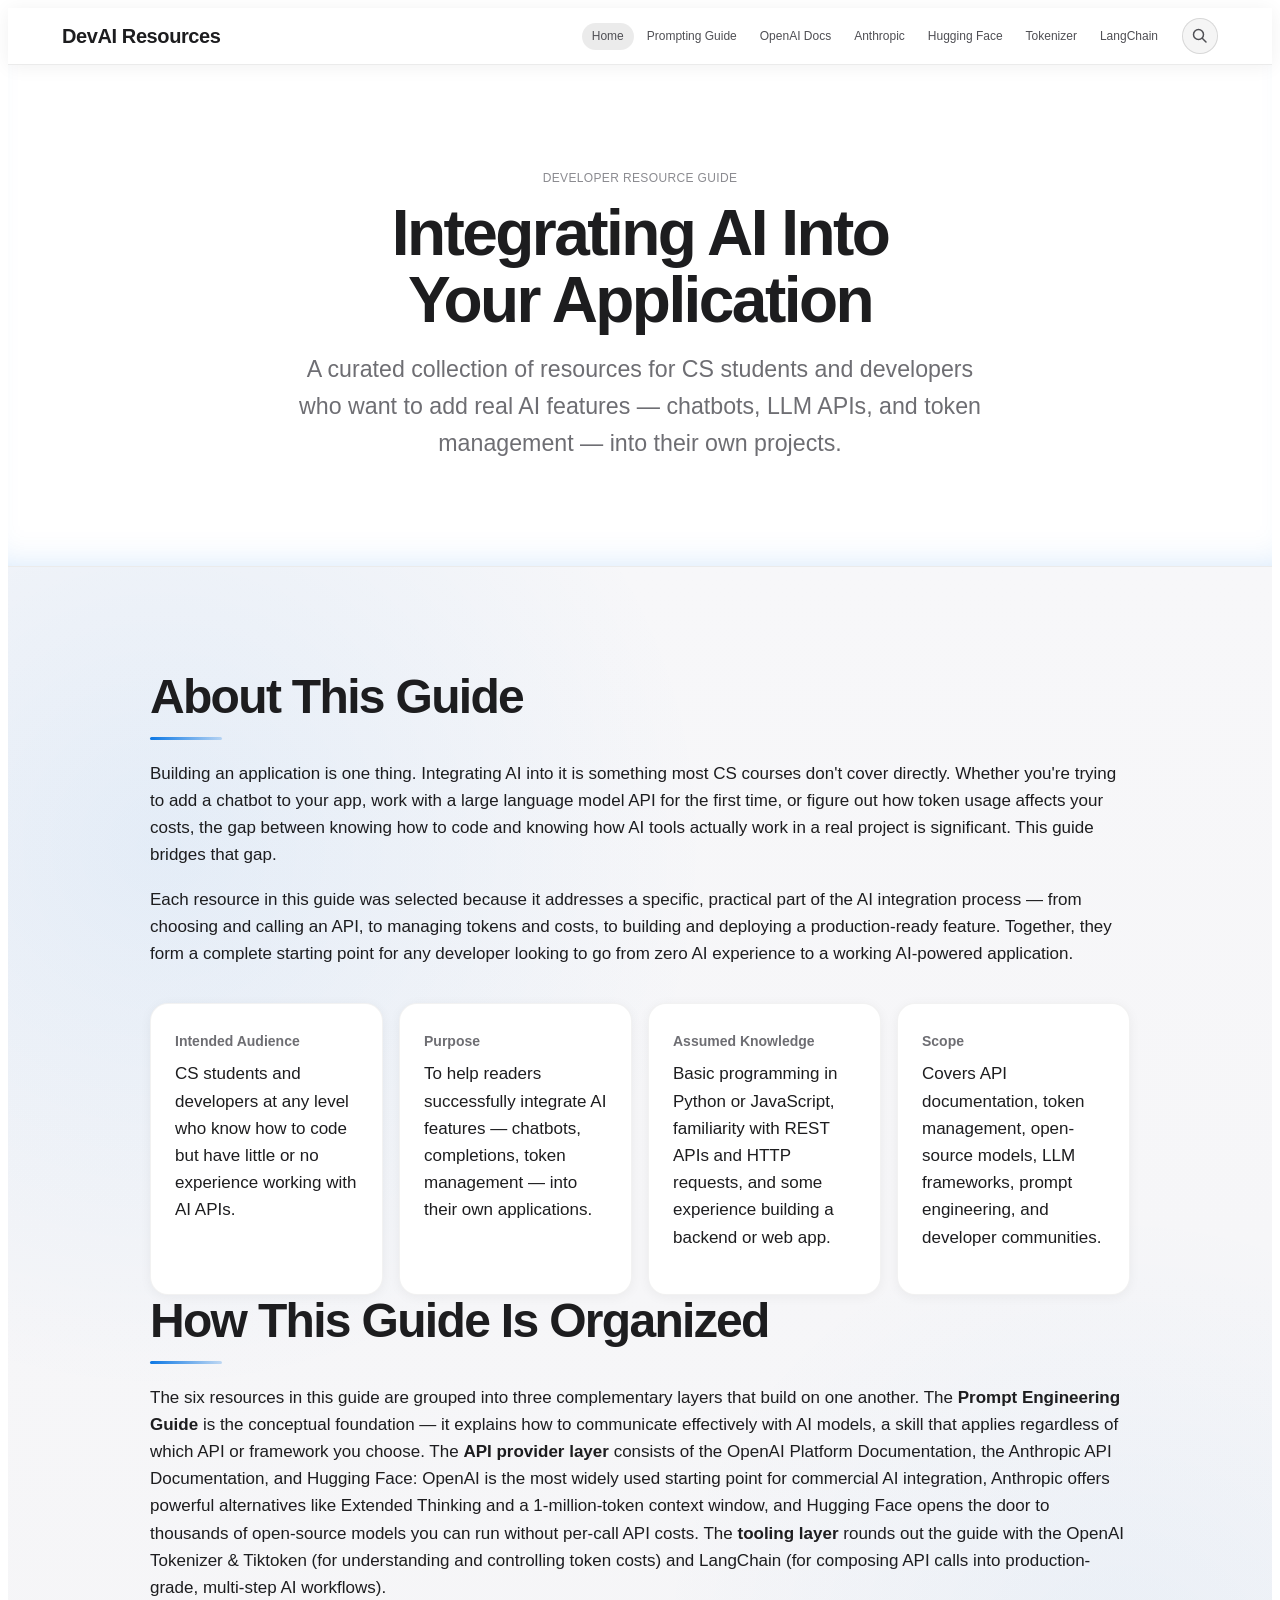
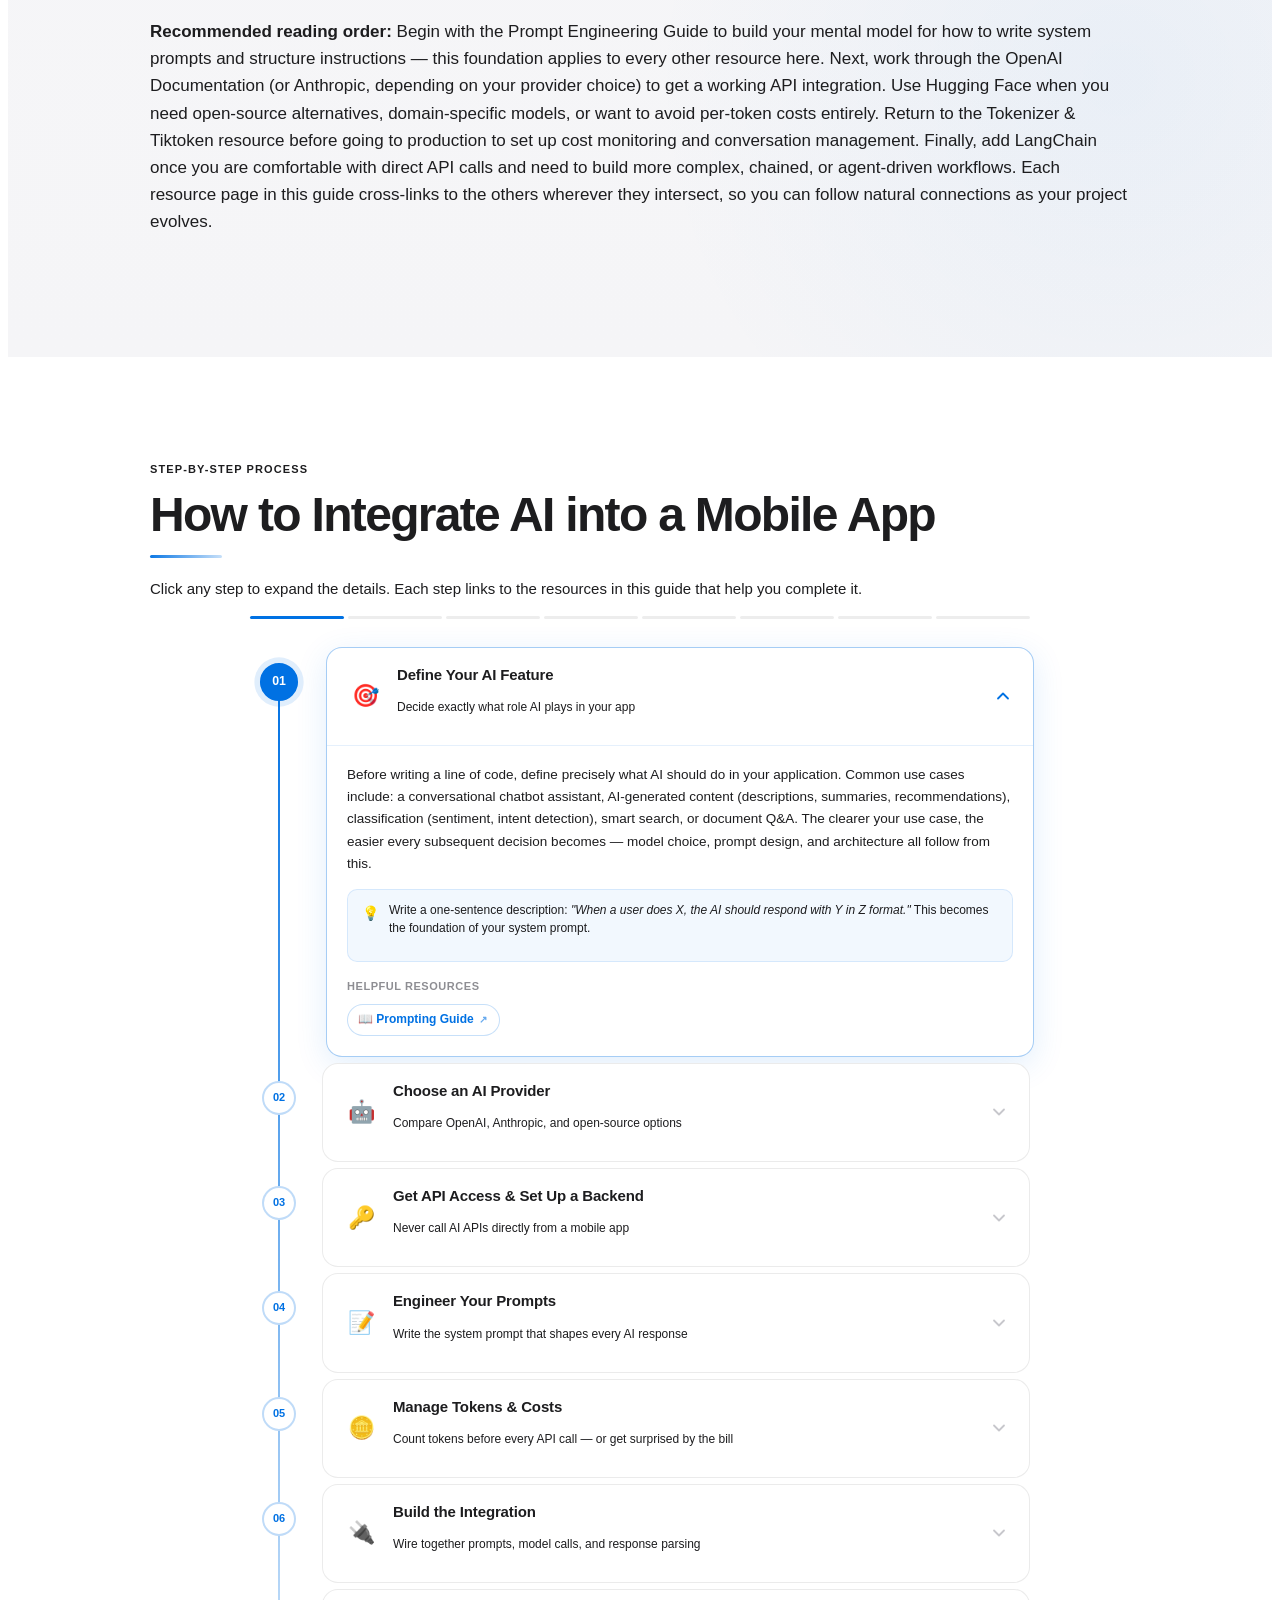
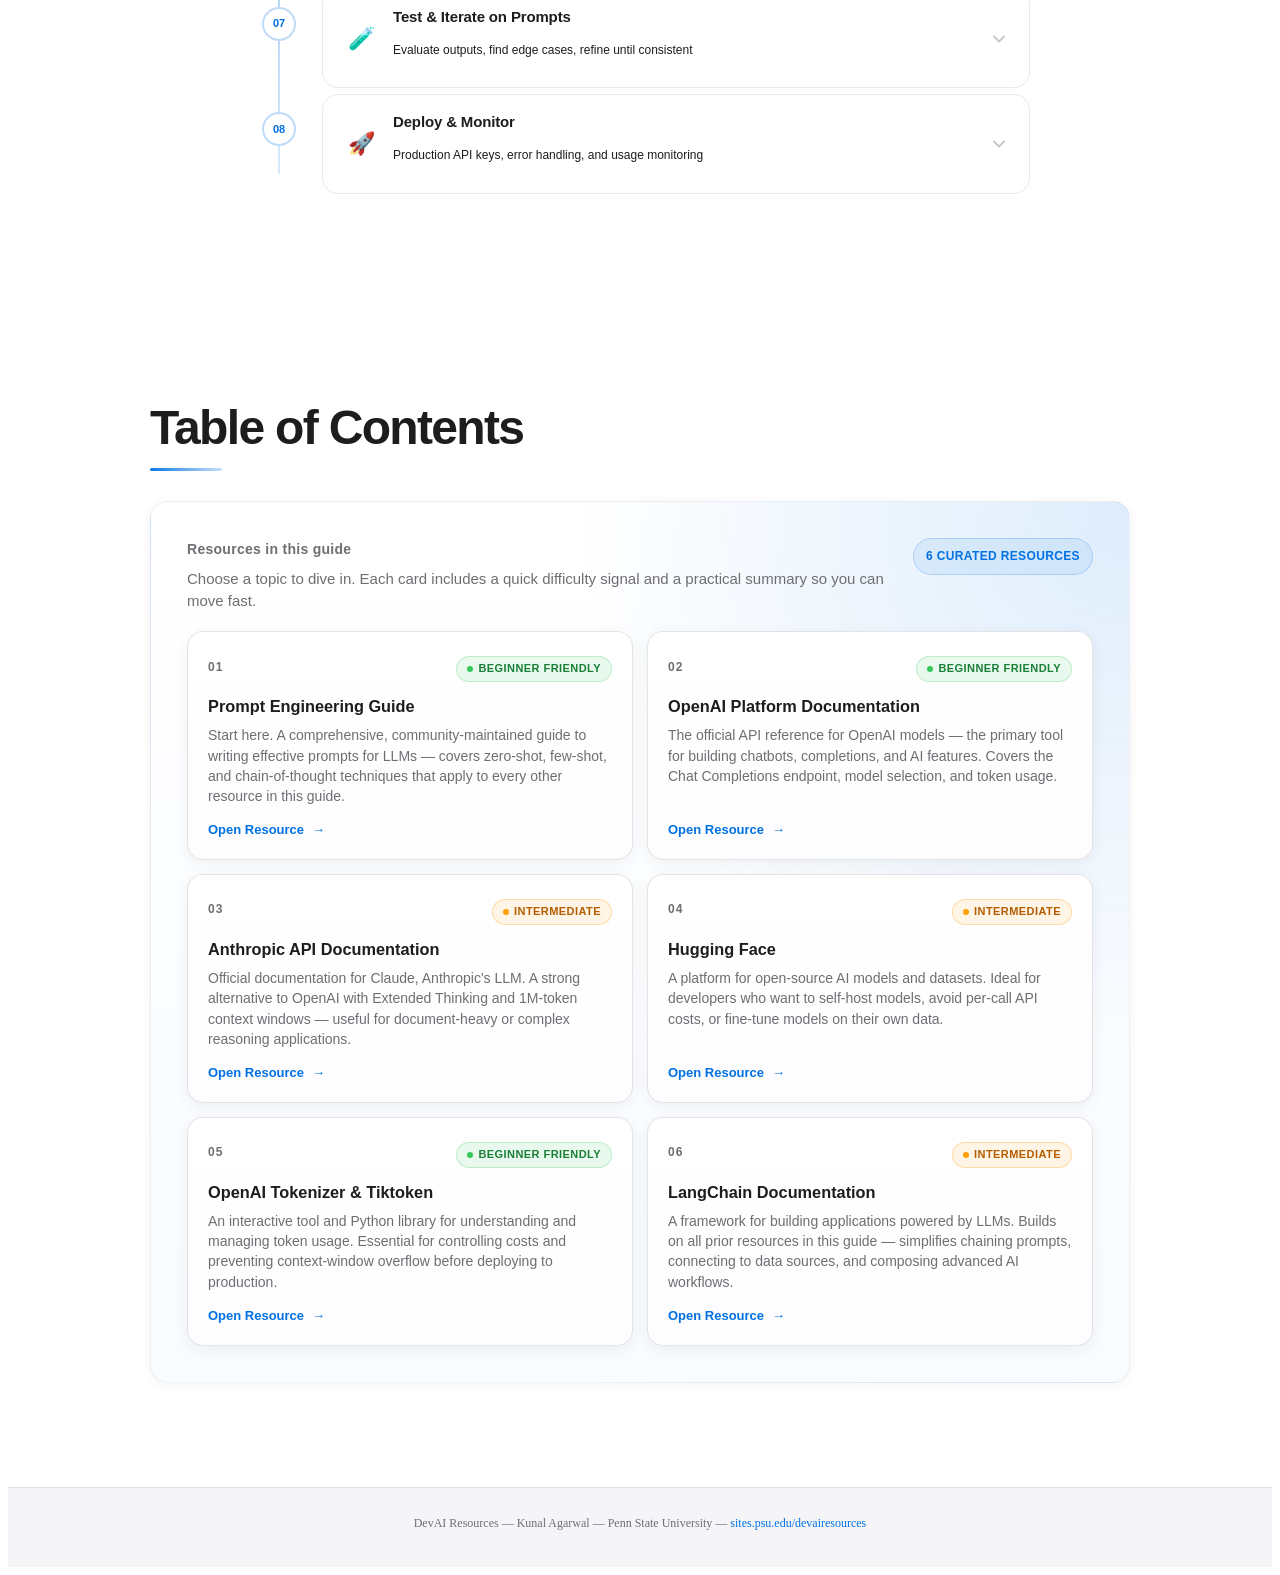
==== commit 03082e75: "IRG revision workshop updates: nav reorder, overview sections, reading order, URL embedding" ====
--- a/index.html
+++ b/index.html
@@ -15,12 +15,12 @@
       <nav class="devai-nav" aria-label="Primary">
         <ul class="devai-nav__list">
           <li><a href="index.html" class="devai-nav__link is-current">Home</a></li>
+          <li><a href="prompting-guide.html" class="devai-nav__link">Prompting Guide</a></li>
           <li><a href="openai-docs.html" class="devai-nav__link">OpenAI Docs</a></li>
           <li><a href="anthropic.html" class="devai-nav__link">Anthropic</a></li>
           <li><a href="huggingface.html" class="devai-nav__link">Hugging Face</a></li>
           <li><a href="tokenizer.html" class="devai-nav__link">Tokenizer</a></li>
           <li><a href="langchain.html" class="devai-nav__link">LangChain</a></li>
-          <li><a href="prompting-guide.html" class="devai-nav__link">Prompting Guide</a></li>
         </ul>
         <div class="devai-search" id="devaiSearch">
           <button class="devai-search__btn" id="devaiSearchToggle" aria-label="Search" aria-expanded="false">
@@ -88,6 +88,31 @@
             <p>Covers API documentation, token management, open-source models, LLM frameworks, prompt engineering, and developer communities.</p>
           </div>
         </div>
+
+        <h2 class="section-headline" style="margin-top:2.5rem">How This Guide Is Organized</h2>
+        <p>
+          The six resources in this guide are grouped into three complementary layers that build on one another.
+          The <strong>Prompt Engineering Guide</strong> is the conceptual foundation — it explains how to communicate
+          effectively with AI models, a skill that applies regardless of which API or framework you choose.
+          The <strong>API provider layer</strong> consists of the OpenAI Platform Documentation, the Anthropic API
+          Documentation, and Hugging Face: OpenAI is the most widely used starting point for commercial AI integration,
+          Anthropic offers powerful alternatives like Extended Thinking and a 1-million-token context window, and
+          Hugging Face opens the door to thousands of open-source models you can run without per-call API costs.
+          The <strong>tooling layer</strong> rounds out the guide with the OpenAI Tokenizer &amp; Tiktoken (for
+          understanding and controlling token costs) and LangChain (for composing API calls into production-grade,
+          multi-step AI workflows).
+        </p>
+        <p>
+          <strong>Recommended reading order:</strong> Begin with the Prompt Engineering Guide to build your mental
+          model for how to write system prompts and structure instructions — this foundation applies to every other
+          resource here. Next, work through the OpenAI Documentation (or Anthropic, depending on your provider choice)
+          to get a working API integration. Use Hugging Face when you need open-source alternatives, domain-specific
+          models, or want to avoid per-token costs entirely. Return to the Tokenizer &amp; Tiktoken resource before
+          going to production to set up cost monitoring and conversation management. Finally, add LangChain once you
+          are comfortable with direct API calls and need to build more complex, chained, or agent-driven workflows.
+          Each resource page in this guide cross-links to the others wherever they intersect, so you can follow
+          natural connections as your project evolves.
+        </p>
       </div>
     </section>
 
@@ -376,9 +401,20 @@
           </div>
           <ol class="toc-panel__list">
             <li>
+              <a href="prompting-guide.html">
+                <span class="toc-panel__meta">
+                  <span class="toc-panel__index">01</span>
+                  <span class="toc-panel__difficulty"><span class="devai-difficulty devai-difficulty--beginner"><span class="devai-difficulty__dot"></span>Beginner Friendly</span></span>
+                </span>
+                <span class="toc-panel__title">Prompt Engineering Guide</span>
+                <span class="toc-panel__summary">Start here. A comprehensive, community-maintained guide to writing effective prompts for LLMs — covers zero-shot, few-shot, and chain-of-thought techniques that apply to every other resource in this guide.</span>
+                <span class="toc-panel__cta">Open Resource <span class="toc-panel__cta-arrow" aria-hidden="true">→</span></span>
+              </a>
+            </li>
+            <li>
               <a href="openai-docs.html">
                 <span class="toc-panel__meta">
-                  <span class="toc-panel__index">01</span>
+                  <span class="toc-panel__index">02</span>
                   <span class="toc-panel__difficulty"><span class="devai-difficulty devai-difficulty--beginner"><span class="devai-difficulty__dot"></span>Beginner Friendly</span></span>
                 </span>
                 <span class="toc-panel__title">OpenAI Platform Documentation</span>
@@ -389,55 +425,44 @@
             <li>
               <a href="anthropic.html">
                 <span class="toc-panel__meta">
-                  <span class="toc-panel__index">02</span>
+                  <span class="toc-panel__index">03</span>
                   <span class="toc-panel__difficulty"><span class="devai-difficulty devai-difficulty--intermediate"><span class="devai-difficulty__dot"></span>Intermediate</span></span>
                 </span>
                 <span class="toc-panel__title">Anthropic API Documentation</span>
-                <span class="toc-panel__summary">Official documentation for Claude, Anthropic's LLM. A strong alternative to OpenAI with a focus on safety and long context windows — useful for document-heavy or complex applications.</span>
+                <span class="toc-panel__summary">Official documentation for Claude, Anthropic's LLM. A strong alternative to OpenAI with Extended Thinking and 1M-token context windows — useful for document-heavy or complex reasoning applications.</span>
                 <span class="toc-panel__cta">Open Resource <span class="toc-panel__cta-arrow" aria-hidden="true">→</span></span>
               </a>
             </li>
             <li>
               <a href="huggingface.html">
                 <span class="toc-panel__meta">
-                  <span class="toc-panel__index">03</span>
+                  <span class="toc-panel__index">04</span>
                   <span class="toc-panel__difficulty"><span class="devai-difficulty devai-difficulty--intermediate"><span class="devai-difficulty__dot"></span>Intermediate</span></span>
                 </span>
                 <span class="toc-panel__title">Hugging Face</span>
-                <span class="toc-panel__summary">A platform for open-source AI models and datasets. Ideal for developers who want to self-host models, avoid API costs, or fine-tune models on their own data.</span>
+                <span class="toc-panel__summary">A platform for open-source AI models and datasets. Ideal for developers who want to self-host models, avoid per-call API costs, or fine-tune models on their own data.</span>
                 <span class="toc-panel__cta">Open Resource <span class="toc-panel__cta-arrow" aria-hidden="true">→</span></span>
               </a>
             </li>
             <li>
               <a href="tokenizer.html">
                 <span class="toc-panel__meta">
-                  <span class="toc-panel__index">04</span>
+                  <span class="toc-panel__index">05</span>
                   <span class="toc-panel__difficulty"><span class="devai-difficulty devai-difficulty--beginner"><span class="devai-difficulty__dot"></span>Beginner Friendly</span></span>
                 </span>
                 <span class="toc-panel__title">OpenAI Tokenizer &amp; Tiktoken</span>
-                <span class="toc-panel__summary">An interactive tool and Python library for understanding and managing token usage. Essential for controlling costs and optimizing how your app communicates with LLMs.</span>
+                <span class="toc-panel__summary">An interactive tool and Python library for understanding and managing token usage. Essential for controlling costs and preventing context-window overflow before deploying to production.</span>
                 <span class="toc-panel__cta">Open Resource <span class="toc-panel__cta-arrow" aria-hidden="true">→</span></span>
               </a>
             </li>
             <li>
               <a href="langchain.html">
                 <span class="toc-panel__meta">
-                  <span class="toc-panel__index">05</span>
+                  <span class="toc-panel__index">06</span>
                   <span class="toc-panel__difficulty"><span class="devai-difficulty devai-difficulty--intermediate"><span class="devai-difficulty__dot"></span>Intermediate</span></span>
                 </span>
                 <span class="toc-panel__title">LangChain Documentation</span>
-                <span class="toc-panel__summary">A framework for building applications powered by LLMs. Simplifies chaining prompts, connecting to data sources, and building more advanced AI workflows beyond simple API calls.</span>
-                <span class="toc-panel__cta">Open Resource <span class="toc-panel__cta-arrow" aria-hidden="true">→</span></span>
-              </a>
-            </li>
-            <li>
-              <a href="prompting-guide.html">
-                <span class="toc-panel__meta">
-                  <span class="toc-panel__index">06</span>
-                  <span class="toc-panel__difficulty"><span class="devai-difficulty devai-difficulty--beginner"><span class="devai-difficulty__dot"></span>Beginner Friendly</span></span>
-                </span>
-                <span class="toc-panel__title">Prompt Engineering Guide</span>
-                <span class="toc-panel__summary">A comprehensive, community-maintained guide to writing effective prompts for LLMs. Covers core techniques like few-shot prompting, chain-of-thought, and prompt formatting best practices.</span>
+                <span class="toc-panel__summary">A framework for building applications powered by LLMs. Builds on all prior resources in this guide — simplifies chaining prompts, connecting to data sources, and composing advanced AI workflows.</span>
                 <span class="toc-panel__cta">Open Resource <span class="toc-panel__cta-arrow" aria-hidden="true">→</span></span>
               </a>
             </li>
